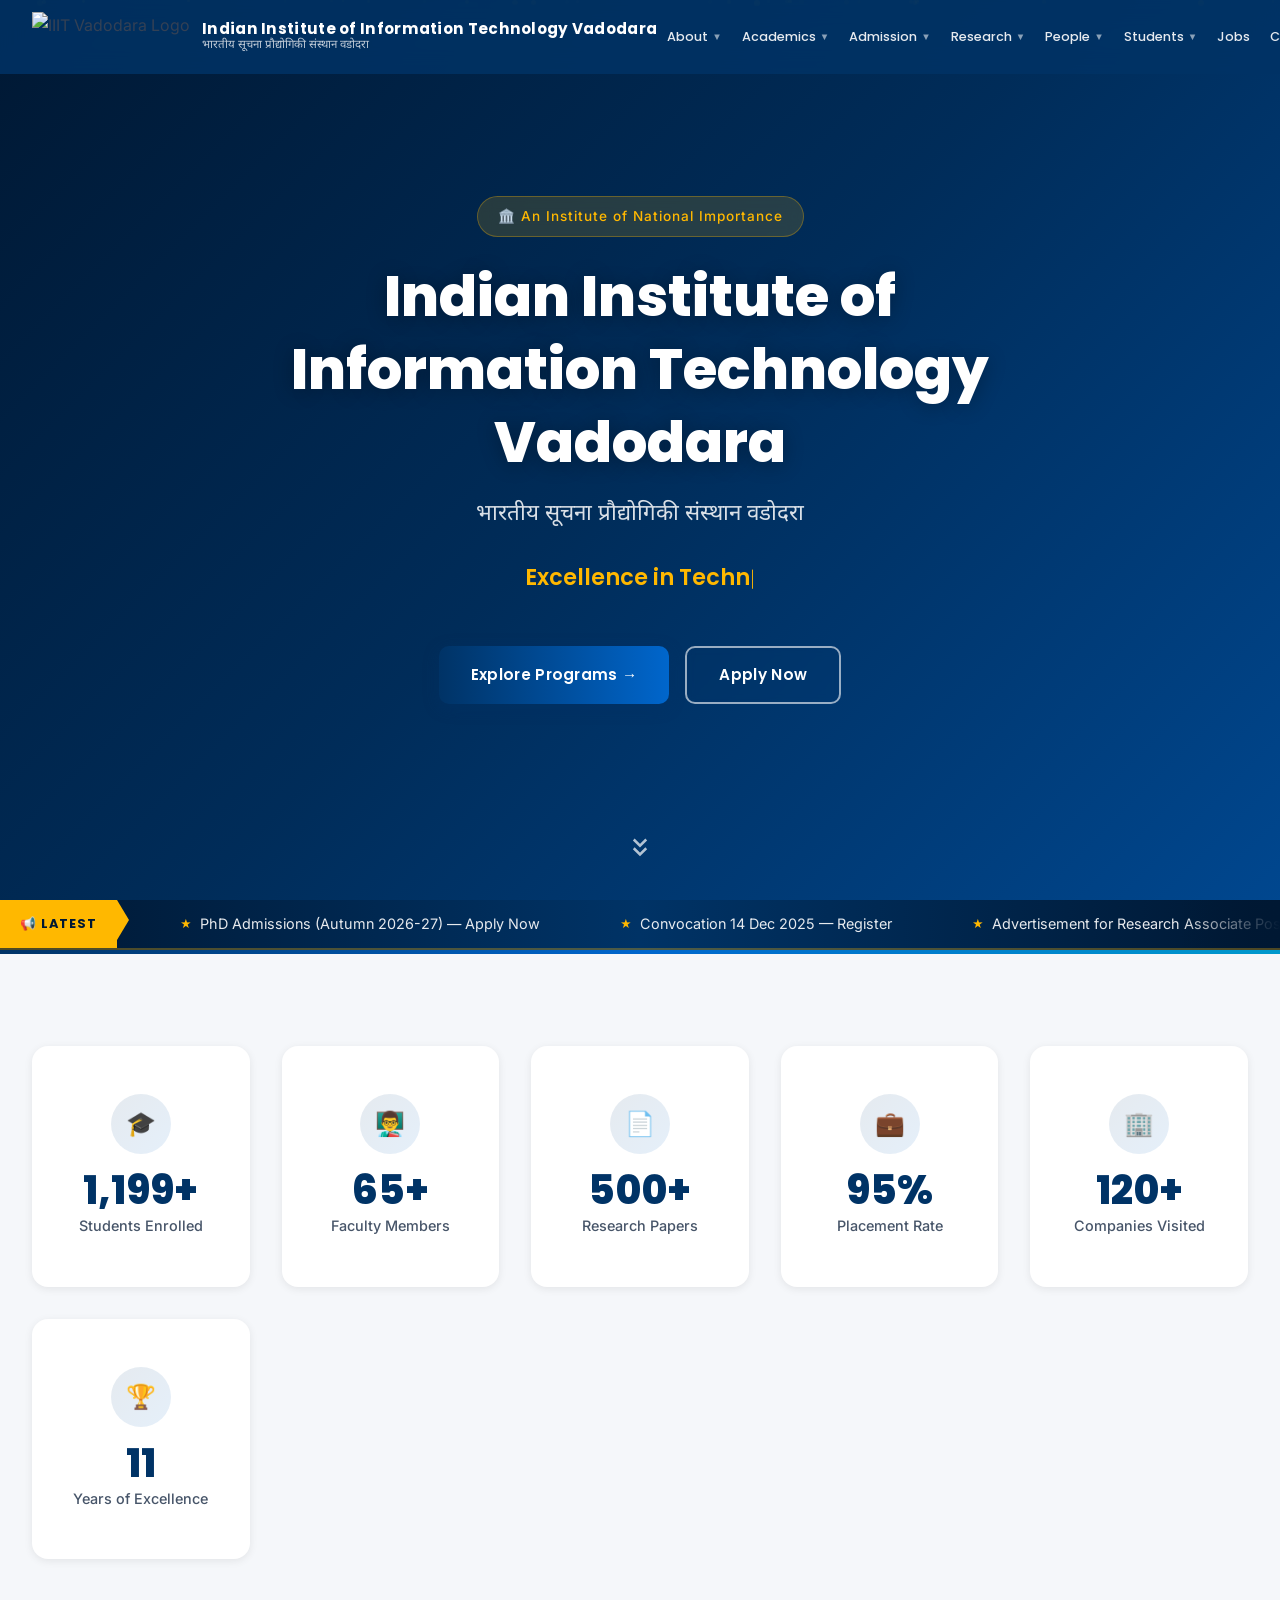
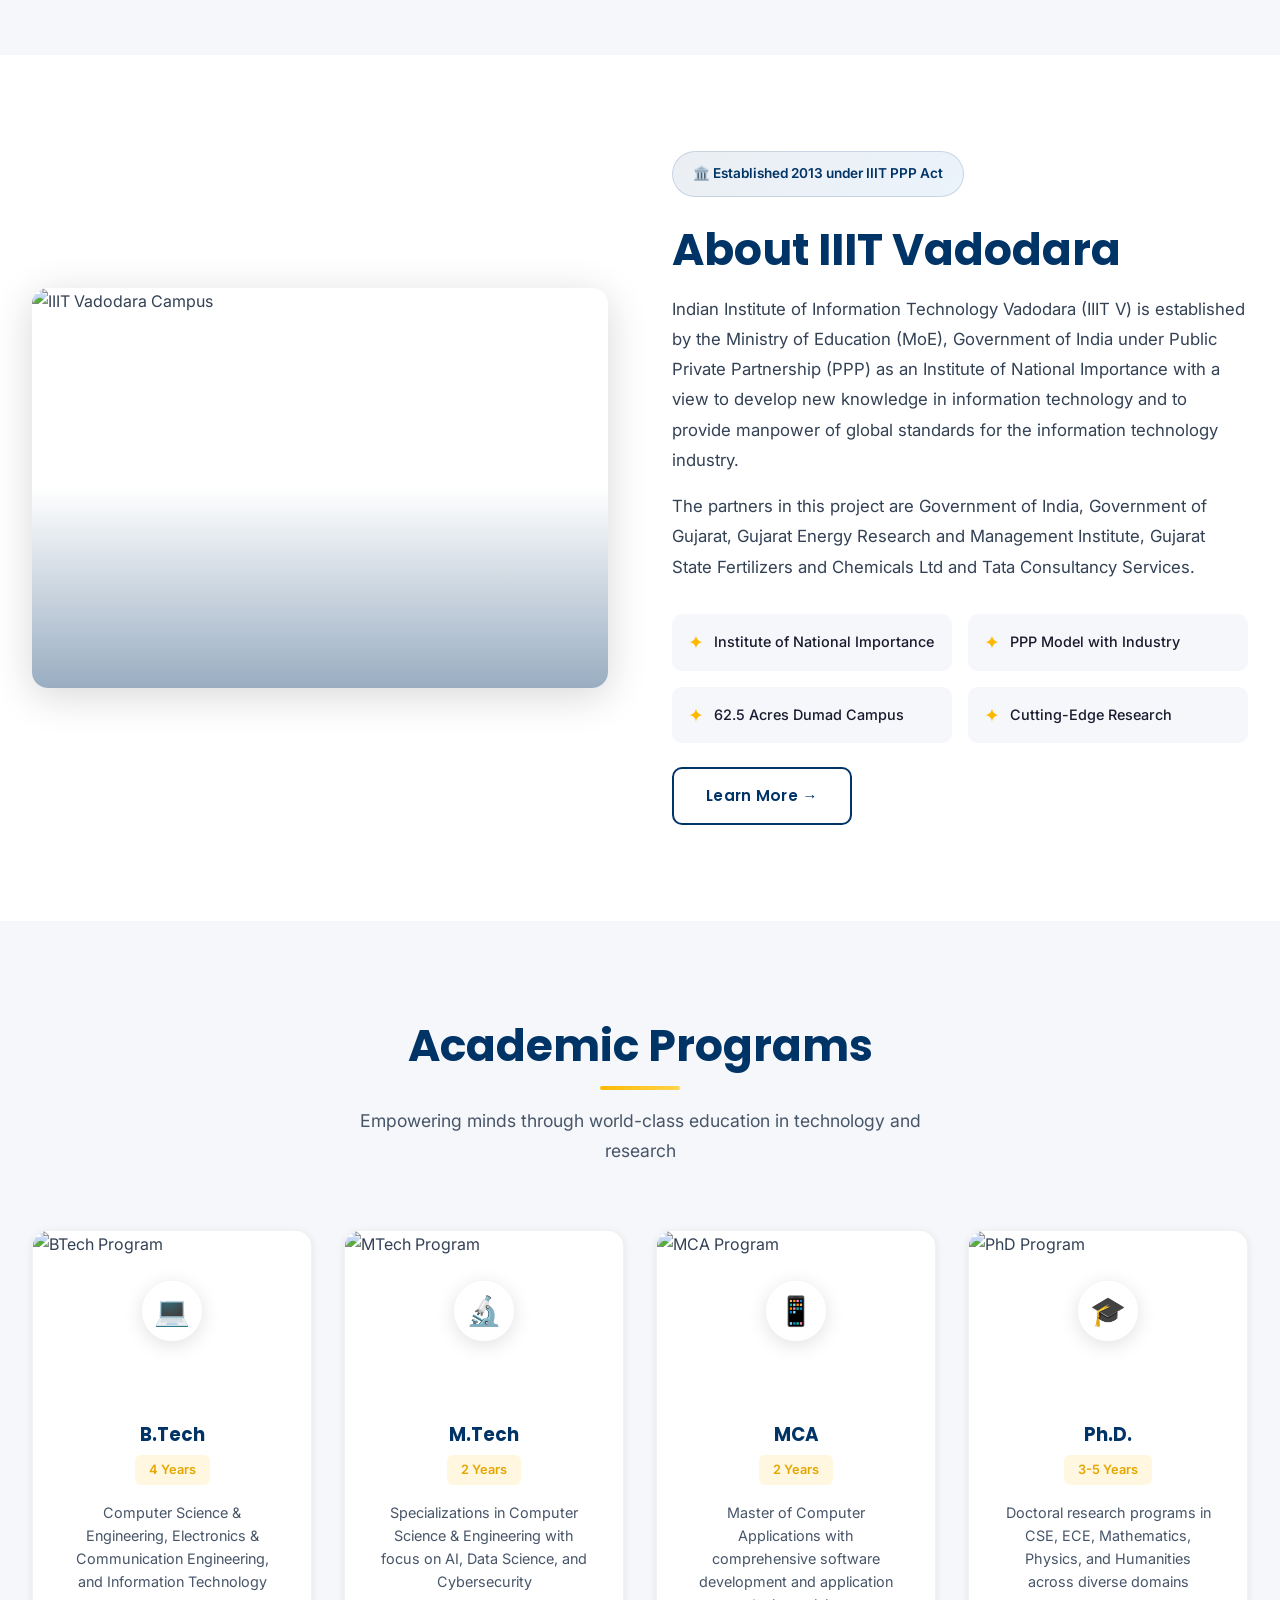
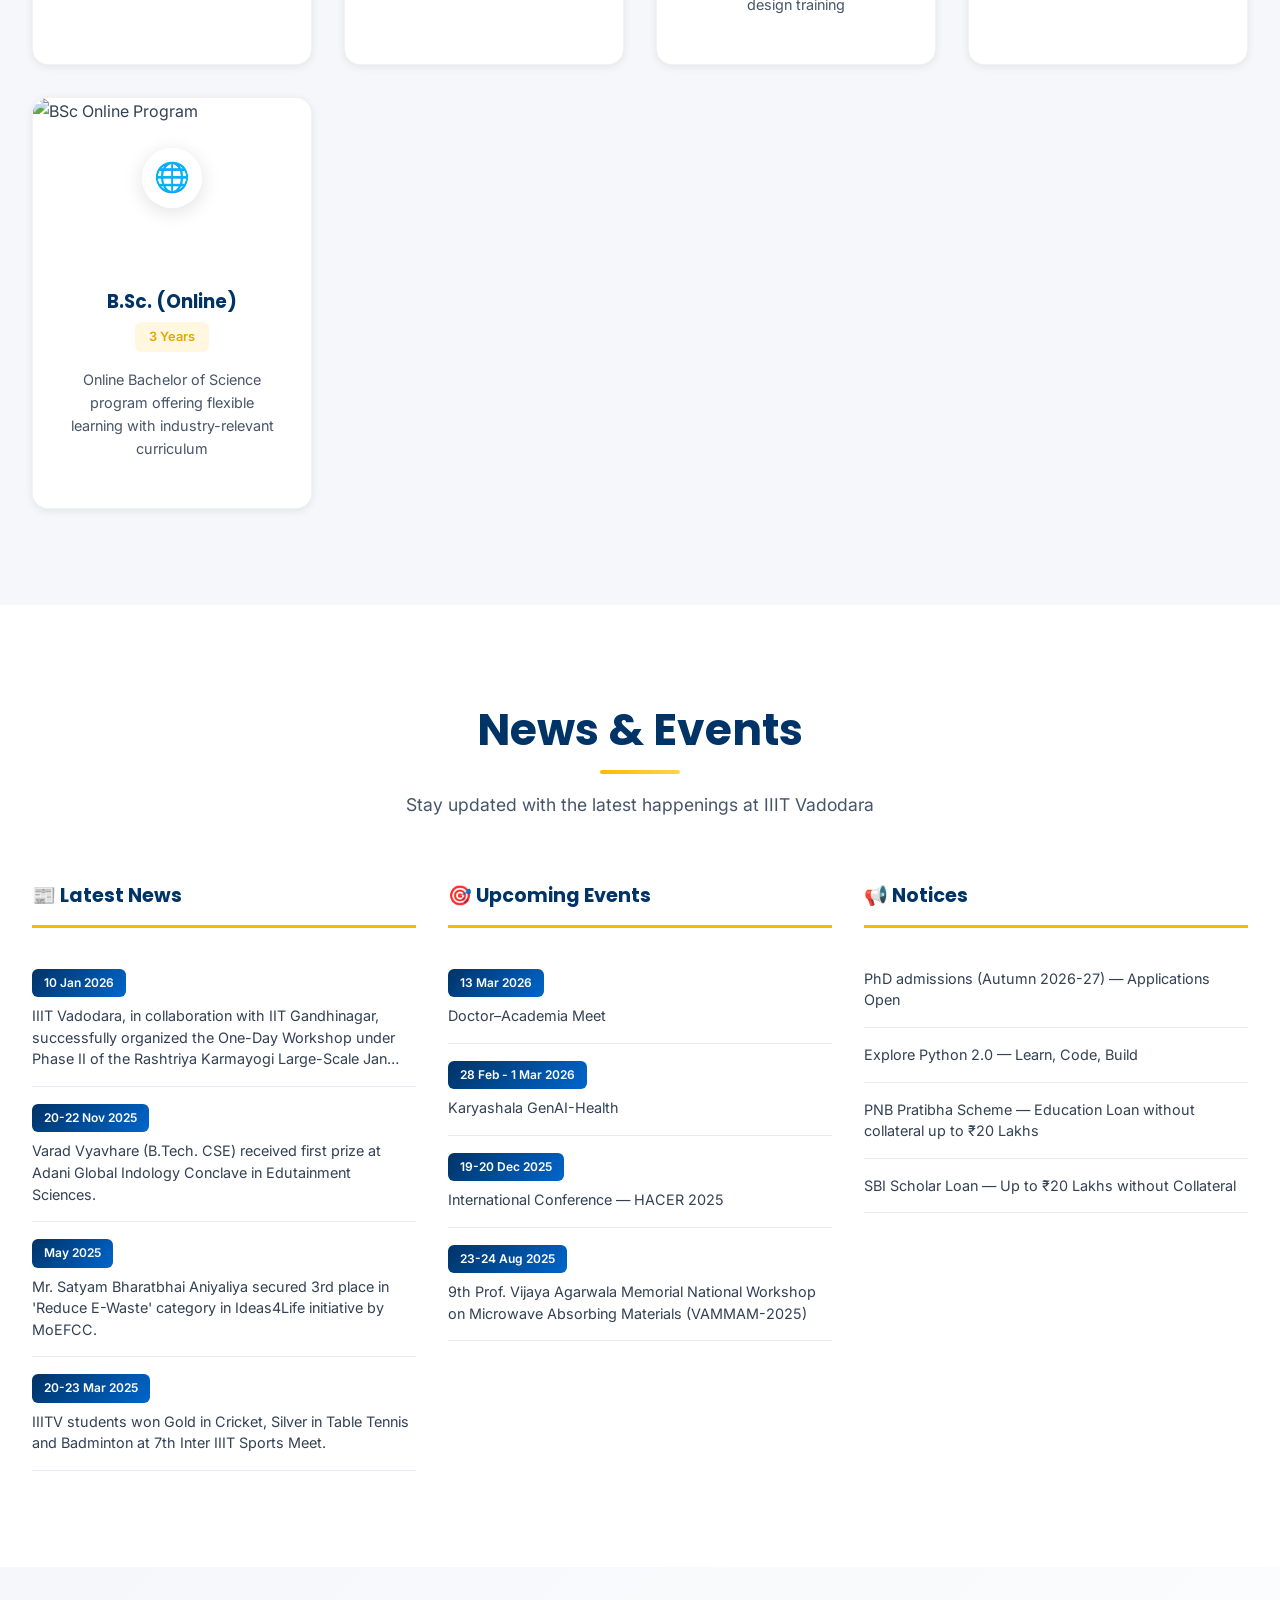
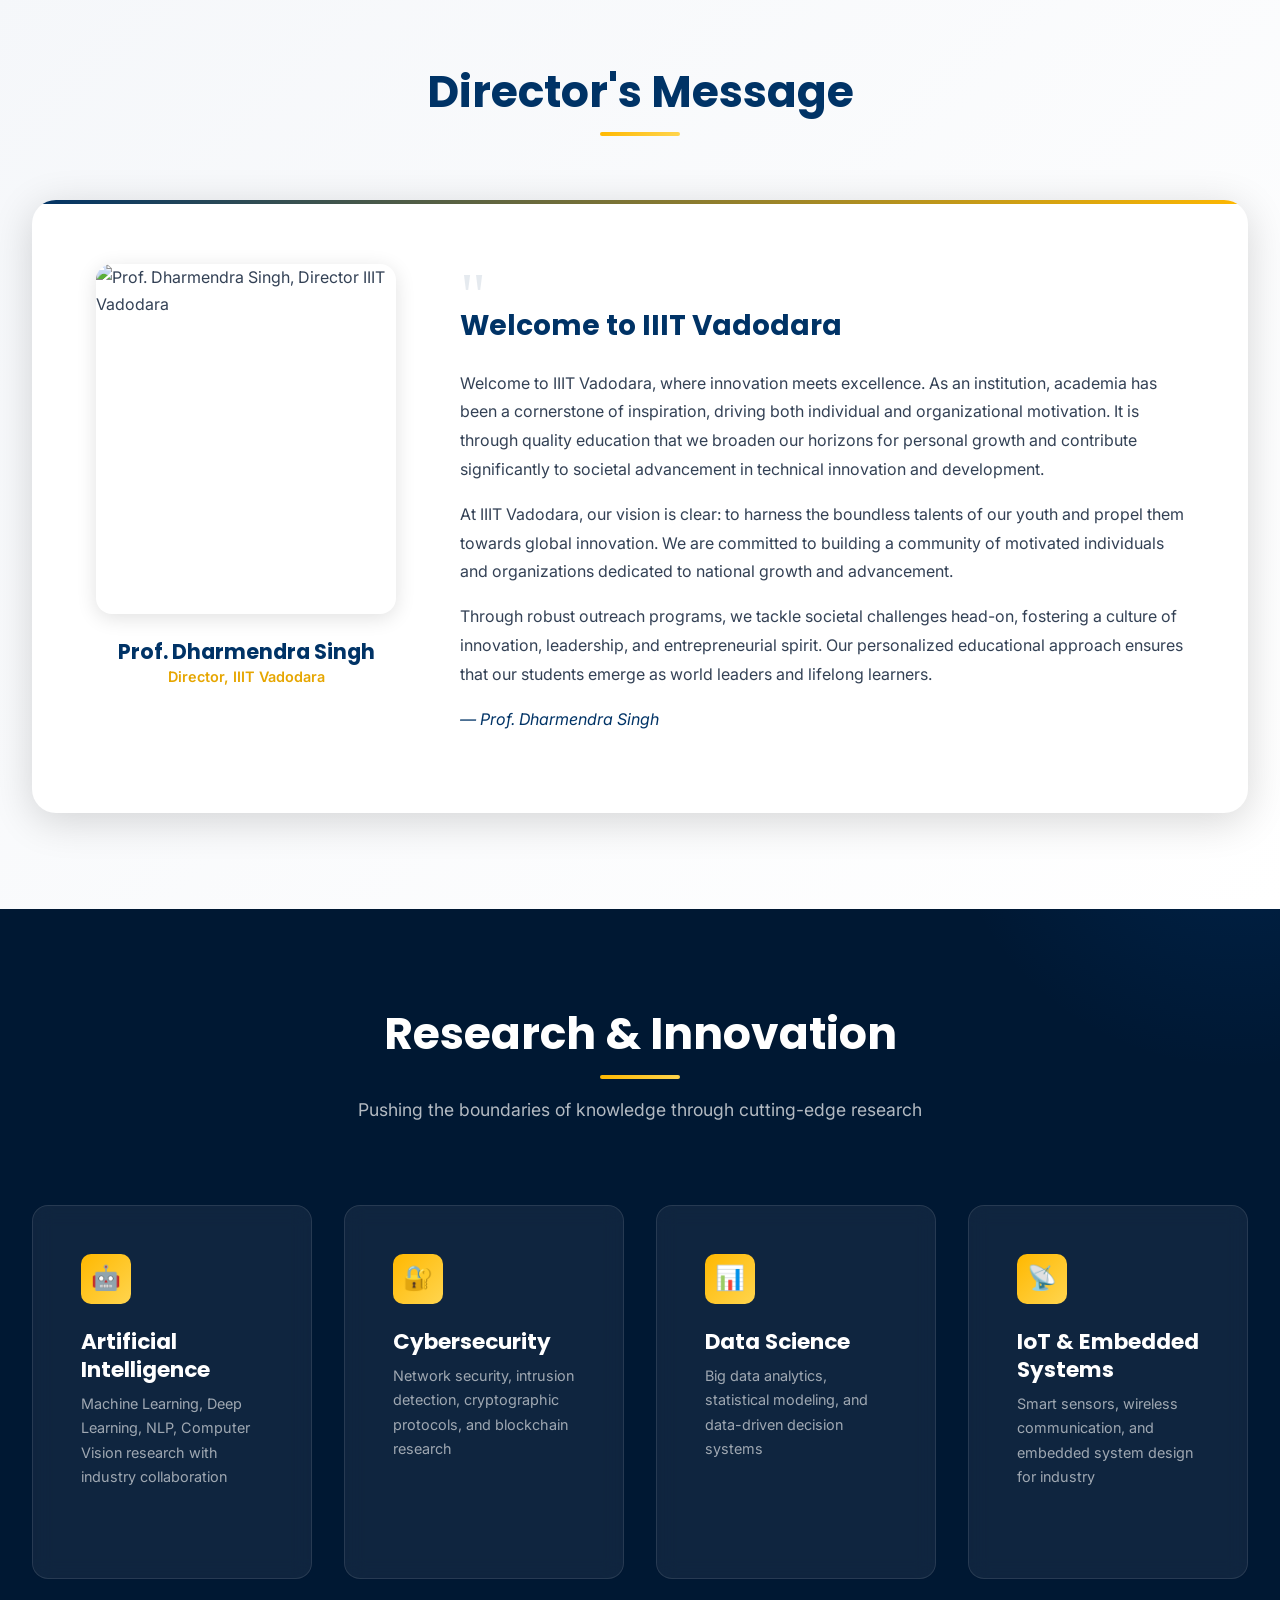
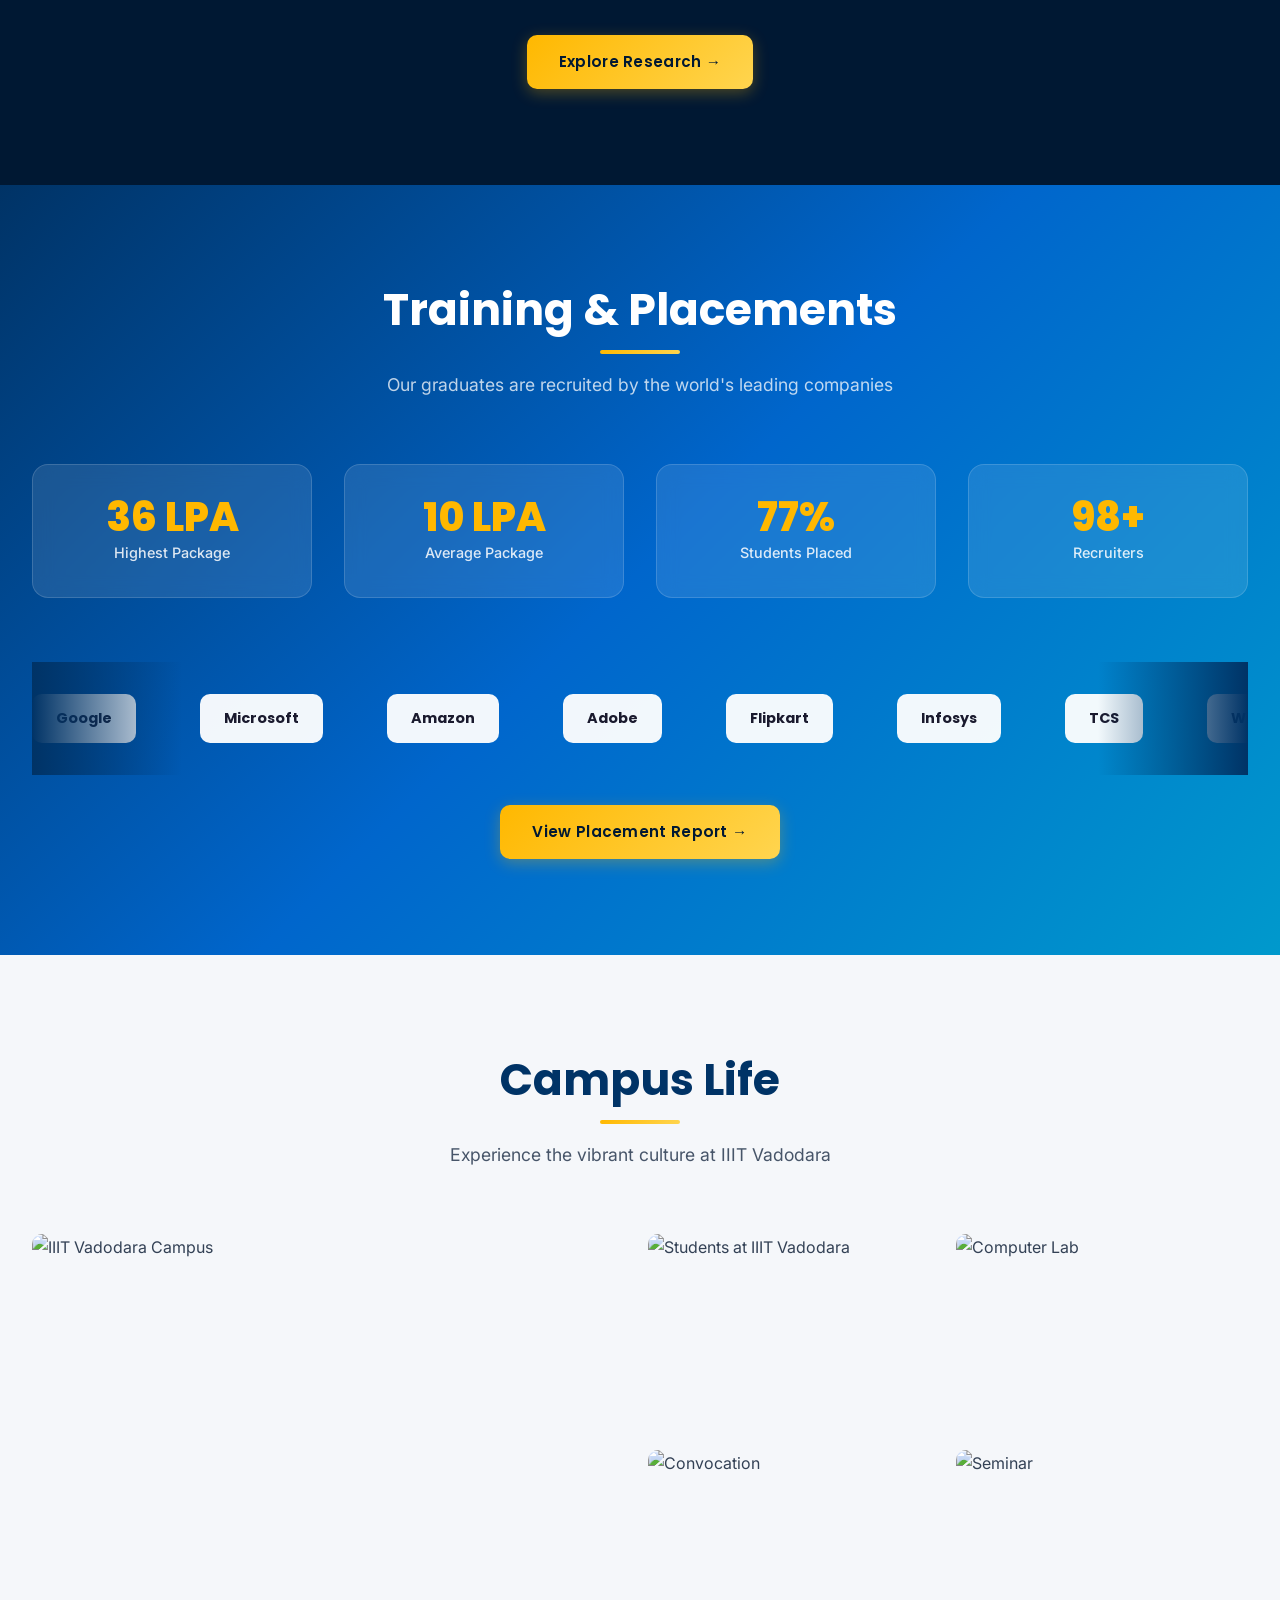
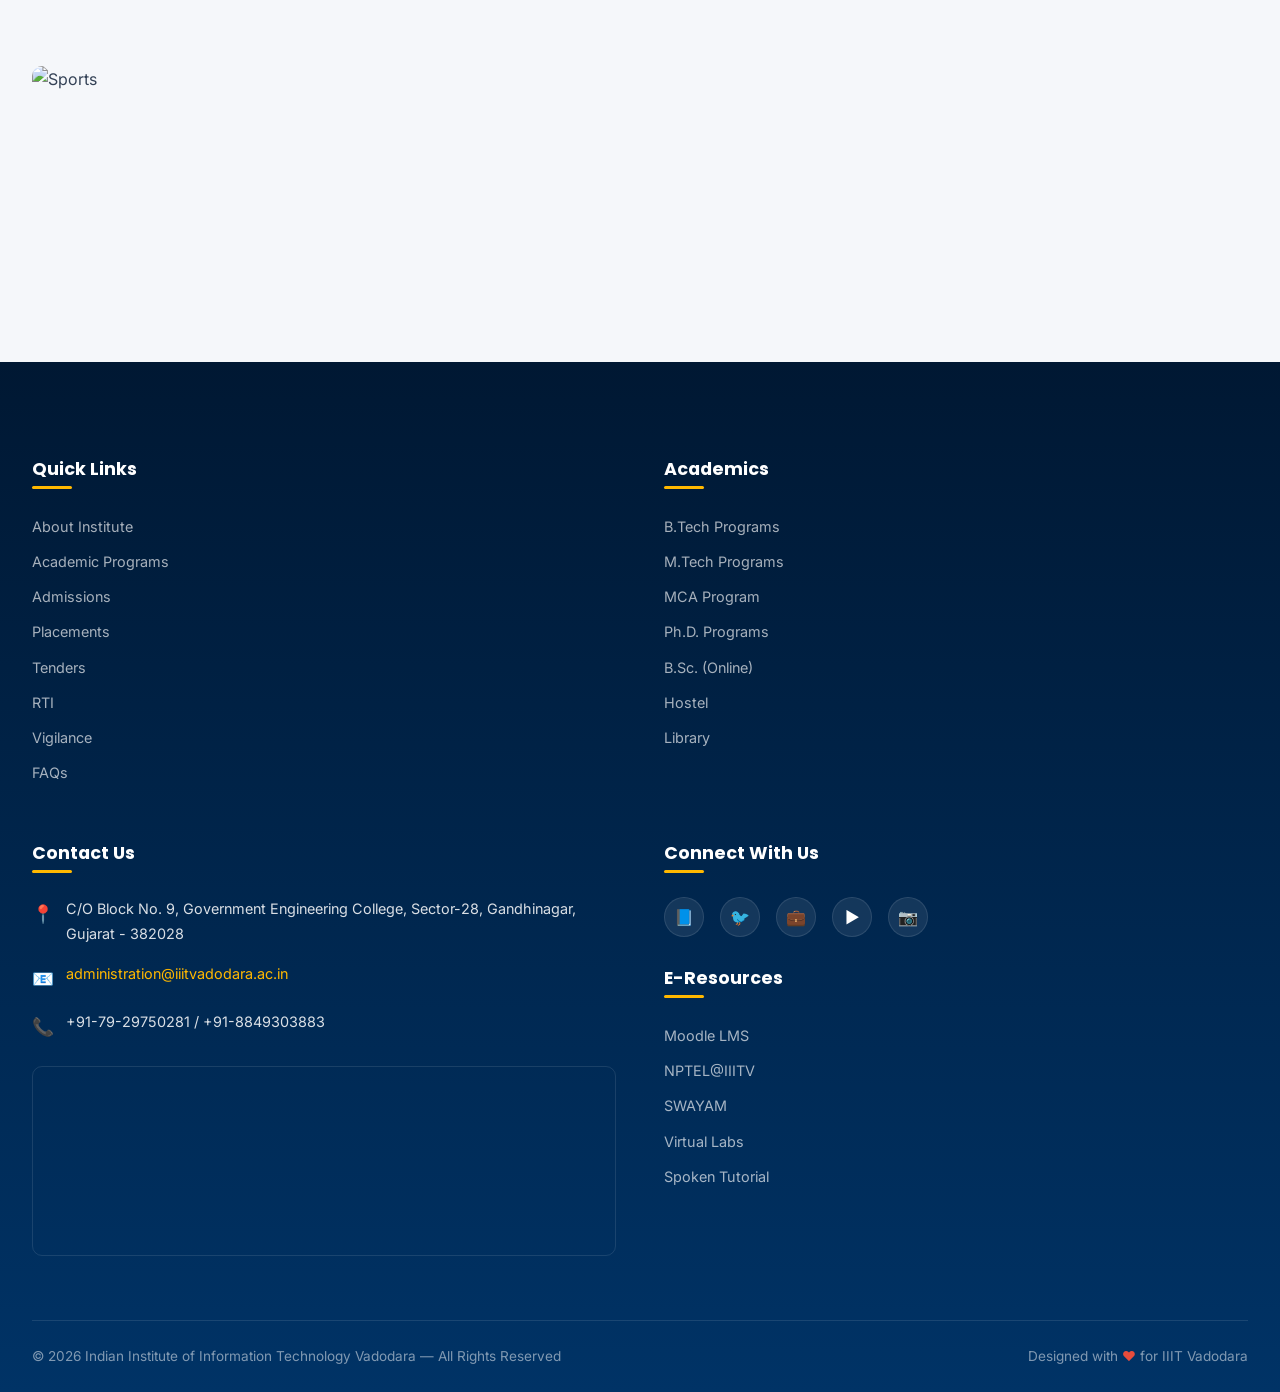
==== index.html @ f2a33305 "feat: initialize IIIT Vadodara website project with core pages, styling, and interactive components" ====
<!DOCTYPE html>
<html lang="en">
<head>
    <meta charset="UTF-8">
    <meta name="viewport" content="width=device-width, initial-scale=1.0">
    <title>IIIT Vadodara — Indian Institute of Information Technology Vadodara</title>
    <meta name="description" content="Indian Institute of Information Technology Vadodara (IIIT V) — An Institute of National Importance established by the Ministry of Education, Government of India under PPP model. Offering BTech, MTech, MCA, PhD programs.">
    <meta property="og:title" content="IIIT Vadodara — Indian Institute of Information Technology Vadodara">
    <meta property="og:description" content="An Institute of National Importance offering excellence in technology, innovation, and research.">
    <meta property="og:image" content="https://iiitvadodara.ac.in/assets/images/IIIT_VADODARA_LOGO.png">
    <meta property="og:type" content="website">
    <link rel="icon" type="image/png" href="https://iiitvadodara.ac.in/assets/images/IIIT_VADODARA_LOGO.png">
    <link rel="stylesheet" href="css/style.css">
    <link rel="stylesheet" href="css/navbar.css">
    <link rel="stylesheet" href="css/animations.css">
    <link rel="stylesheet" href="css/responsive.css">
</head>
<body>
    <!-- Page Loader -->
    <div class="page-loader" id="page-loader">
        <div class="loader-content">
            <div class="loader-spinner">
                <img src="https://iiitvadodara.ac.in/assets/images/IIIT_VADODARA_LOGO.png" alt="IIIT Vadodara Logo" class="loader-logo">
            </div>
            <p class="loader-text">Loading IIIT Vadodara</p>
        </div>
    </div>

    <!-- Mobile Overlay -->
    <div class="mobile-overlay" id="mobile-overlay"></div>

    <!-- Navbar -->
    <nav class="navbar at-top" id="navbar" role="navigation" aria-label="Main Navigation">
        <div class="nav-container">
            <a href="index.html" class="nav-logo" aria-label="IIIT Vadodara Home">
                <img src="https://iiitvadodara.ac.in/assets/images/IIIT_VADODARA_LOGO.png" alt="IIIT Vadodara Logo" loading="lazy">
                <div class="nav-logo-text">
                    <span class="eng">Indian Institute of Information Technology Vadodara</span>
                    <span class="hindi hindi-text">भारतीय सूचना प्रौद्योगिकी संस्‍थान वडोदरा</span>
                </div>
            </a>

            <div class="nav-toggle" id="nav-toggle" aria-label="Toggle Menu">
                <span></span><span></span><span></span>
            </div>

            <ul class="nav-menu" id="nav-menu">
                <li class="nav-item">
                    <a href="#" class="nav-link">About <span class="arrow">▼</span></a>
                    <ul class="dropdown">
                        <li class="dropdown-item"><a href="about.html" class="dropdown-link">Institute</a></li>
                        <li class="dropdown-item"><a href="about.html#vision" class="dropdown-link">Vision &amp; Mission</a></li>
                        <li class="dropdown-item"><a href="about.html#director" class="dropdown-link">Director</a></li>
                        <li class="dropdown-item"><a href="https://iiitvadodara.ac.in/industry_partners.php" class="dropdown-link" target="_blank" rel="noopener">PPP Partners</a></li>
                        <li class="dropdown-divider"></li>
                        <li class="dropdown-item"><a href="https://iiitvadodara.ac.in/bog.php" class="dropdown-link" target="_blank" rel="noopener">Board of Governors</a></li>
                        <li class="dropdown-item"><a href="https://iiitvadodara.ac.in/senate.php" class="dropdown-link" target="_blank" rel="noopener">Senate</a></li>
                        <li class="dropdown-item"><a href="https://iiitvadodara.ac.in/annual_reports.php" class="dropdown-link" target="_blank" rel="noopener">Annual Reports</a></li>
                        <li class="dropdown-item"><a href="https://iiitvadodara.ac.in/faqs.php" class="dropdown-link" target="_blank" rel="noopener">FAQ</a></li>
                    </ul>
                </li>
                <li class="nav-item">
                    <a href="#" class="nav-link">Academics <span class="arrow">▼</span></a>
                    <ul class="dropdown">
                        <li class="dropdown-item"><a href="academics.html" class="dropdown-link">BTech (Under Graduate)</a></li>
                        <li class="dropdown-item"><a href="academics.html#mtech" class="dropdown-link">MTech (Post Graduate)</a></li>
                        <li class="dropdown-item"><a href="academics.html#mca" class="dropdown-link">MCA</a></li>
                        <li class="dropdown-item"><a href="academics.html#phd" class="dropdown-link">PhD (Doctoral)</a></li>
                        <li class="dropdown-item"><a href="academics.html#bsc" class="dropdown-link">BSc (Online)</a></li>
                        <li class="dropdown-divider"></li>
                        <li class="dropdown-item"><a href="https://iiitvadodara.ac.in/act_statutes_ordinance.php" class="dropdown-link" target="_blank" rel="noopener">Academic Ordinances</a></li>
                    </ul>
                </li>
                <li class="nav-item">
                    <a href="#" class="nav-link">Admission <span class="arrow">▼</span></a>
                    <ul class="dropdown">
                        <li class="dropdown-item"><a href="admission.html" class="dropdown-link">BTech (JoSSA / CSAB)</a></li>
                        <li class="dropdown-item"><a href="https://iiitvadodara.ac.in/btechdasa.php" class="dropdown-link" target="_blank" rel="noopener">BTech (DASA)</a></li>
                        <li class="dropdown-item"><a href="https://iiitvadodara.ac.in/mtech_admissions.php" class="dropdown-link" target="_blank" rel="noopener">MTech</a></li>
                        <li class="dropdown-item"><a href="https://iiitvadodara.ac.in/mca_admissions.php" class="dropdown-link" target="_blank" rel="noopener">MCA</a></li>
                        <li class="dropdown-item"><a href="https://iiitvadodara.ac.in/phd_admissions.php" class="dropdown-link" target="_blank" rel="noopener">PhD</a></li>
                        <li class="dropdown-item"><a href="https://iiitvadodara.ac.in/bsc_admissions.php" class="dropdown-link" target="_blank" rel="noopener">BSc (Online)</a></li>
                    </ul>
                </li>
                <li class="nav-item">
                    <a href="#" class="nav-link">Research <span class="arrow">▼</span></a>
                    <ul class="dropdown">
                        <li class="dropdown-item"><a href="research.html" class="dropdown-link">Publications</a></li>
                        <li class="dropdown-item"><a href="https://researchpublication.iiitvadodara.ac.in/" class="dropdown-link" target="_blank" rel="noopener">Research Highlights</a></li>
                        <li class="dropdown-item"><a href="https://iiitvadodara.ac.in/sponsored_projects.php" class="dropdown-link" target="_blank" rel="noopener">Sponsored Projects</a></li>
                        <li class="dropdown-item"><a href="https://iiitvadodara.ac.in/Seminar.php" class="dropdown-link" target="_blank" rel="noopener">Seminars</a></li>
                    </ul>
                </li>
                <li class="nav-item">
                    <a href="#" class="nav-link">People <span class="arrow">▼</span></a>
                    <ul class="dropdown">
                        <li class="dropdown-item"><a href="people.html" class="dropdown-link">CSE Faculty</a></li>
                        <li class="dropdown-item"><a href="https://iiitvadodara.ac.in/ece.php" class="dropdown-link" target="_blank" rel="noopener">ECE Faculty</a></li>
                        <li class="dropdown-item"><a href="https://iiitvadodara.ac.in/smh1.php" class="dropdown-link" target="_blank" rel="noopener">Maths & Computing</a></li>
                        <li class="dropdown-item"><a href="https://iiitvadodara.ac.in/smh.php" class="dropdown-link" target="_blank" rel="noopener">Applied Physics</a></li>
                        <li class="dropdown-divider"></li>
                        <li class="dropdown-item"><a href="https://iiitvadodara.ac.in/officers.php" class="dropdown-link" target="_blank" rel="noopener">Officers</a></li>
                        <li class="dropdown-item"><a href="https://iiitvadodara.ac.in/administrative.php" class="dropdown-link" target="_blank" rel="noopener">Administrative Staff</a></li>
                    </ul>
                </li>
                <li class="nav-item">
                    <a href="#" class="nav-link">Students <span class="arrow">▼</span></a>
                    <ul class="dropdown">
                        <li class="dropdown-item"><a href="students.html" class="dropdown-link">Students Corner</a></li>
                        <li class="dropdown-item"><a href="placement.html" class="dropdown-link">Placements</a></li>
                        <li class="dropdown-item"><a href="https://iiitvadodara.ac.in/library.php" class="dropdown-link" target="_blank" rel="noopener">Library</a></li>
                        <li class="dropdown-item"><a href="https://iiitvadodara.ac.in/hostel.php" class="dropdown-link" target="_blank" rel="noopener">Hostel</a></li>
                        <li class="dropdown-item"><a href="https://gymkhana.iiitvadodara.ac.in/" class="dropdown-link" target="_blank" rel="noopener">Gymkhana</a></li>
                        <li class="dropdown-item"><a href="https://iiitvadodara.ac.in/alumni.php" class="dropdown-link" target="_blank" rel="noopener">Alumni</a></li>
                    </ul>
                </li>
                <li class="nav-item">
                    <a href="jobs.html" class="nav-link">Jobs</a>
                </li>
                <li class="nav-item">
                    <a href="contact.html" class="nav-link">Contact</a>
                </li>
            </ul>
        </div>
    </nav>

    <main>
        <!-- ===== HERO SECTION ===== -->
        <section class="hero" id="hero">
            <div class="hero-slider">
                <div class="hero-slide active" style="background-image: url('https://images.unsplash.com/photo-1562774053-701939374585?w=1920&q=80')"></div>
                <div class="hero-slide" style="background-image: url('https://images.unsplash.com/photo-1523050854058-8df90110c9f1?w=1920&q=80')"></div>
                <div class="hero-slide" style="background-image: url('https://images.unsplash.com/photo-1517694712202-14dd9538aa97?w=1920&q=80')"></div>
                <div class="hero-slide" style="background-image: url('https://images.unsplash.com/photo-1540575467063-178a50c2df87?w=1920&q=80')"></div>
            </div>
            <div class="hero-overlay"></div>
            <div class="hero-particles" id="hero-particles"></div>

            <div class="hero-content">
                <div class="hero-badge reveal">🏛️ An Institute of National Importance</div>
                <h1 class="reveal">Indian Institute of Information Technology Vadodara</h1>
                <p class="hindi-subtitle reveal hindi-text">भारतीय सूचना प्रौद्योगिकी संस्‍थान वडोदरा</p>
                <div class="typed-wrapper reveal">
                    <span class="typed-text"></span><span class="typed-cursor">|</span>
                </div>
                <div class="hero-buttons reveal">
                    <a href="academics.html" class="btn btn-primary">Explore Programs →</a>
                    <a href="admission.html" class="btn btn-ghost">Apply Now</a>
                </div>
            </div>

            <a href="#ticker" class="scroll-indicator" aria-label="Scroll down">
                <svg viewBox="0 0 24 24" fill="none" stroke="currentColor" stroke-width="2"><path d="M7 13l5 5 5-5M7 6l5 5 5-5"/></svg>
            </a>
        </section>

        <!-- ===== ANNOUNCEMENT TICKER ===== -->
        <section class="ticker" id="ticker">
            <div class="ticker-label">📢 LATEST</div>
            <div class="ticker-content">
                <div class="ticker-item"><a href="https://iiitvadodara.ac.in/phd_admissions.php" target="_blank" rel="noopener">PhD Admissions (Autumn 2026-27) — Apply Now</a></div>
                <div class="ticker-item"><a href="https://convocation.iiitvadodara.ac.in/" target="_blank" rel="noopener">Convocation 14 Dec 2025 — Register</a></div>
                <div class="ticker-item"><a href="https://iiitvadodara.ac.in/announcements.php" target="_blank" rel="noopener">Advertisement for Research Associate Position: Multisensor Data based Automated Crop Stress Management</a></div>
                <div class="ticker-item"><a href="https://iiitvadodara.ac.in/announcements.php" target="_blank" rel="noopener">Selection for the post of Assistant Registrar</a></div>
                <div class="ticker-item"><a href="https://qippg.aicte.gov.in/" target="_blank" rel="noopener">QIP PG Registration Open — AI & Cybersecurity</a></div>
                <div class="ticker-item"><a href="https://iiitvadodara.ac.in/eoi.php" target="_blank" rel="noopener">Expression of Interest (IIITV - ICD) Open</a></div>
                <!-- Duplicate for seamless scroll -->
                <div class="ticker-item"><a href="https://iiitvadodara.ac.in/phd_admissions.php" target="_blank" rel="noopener">PhD Admissions (Autumn 2026-27) — Apply Now</a></div>
                <div class="ticker-item"><a href="https://convocation.iiitvadodara.ac.in/" target="_blank" rel="noopener">Convocation 14 Dec 2025 — Register</a></div>
                <div class="ticker-item"><a href="https://iiitvadodara.ac.in/announcements.php" target="_blank" rel="noopener">Advertisement for Research Associate Position: Multisensor Data based Automated Crop Stress Management</a></div>
                <div class="ticker-item"><a href="https://iiitvadodara.ac.in/announcements.php" target="_blank" rel="noopener">Selection for the post of Assistant Registrar</a></div>
                <div class="ticker-item"><a href="https://qippg.aicte.gov.in/" target="_blank" rel="noopener">QIP PG Registration Open — AI & Cybersecurity</a></div>
                <div class="ticker-item"><a href="https://iiitvadodara.ac.in/eoi.php" target="_blank" rel="noopener">Expression of Interest (IIITV - ICD) Open</a></div>
            </div>
        </section>

        <!-- ===== STATS SECTION ===== -->
        <section class="section stats-section" id="stats">
            <div class="container">
                <div class="stats-grid">
                    <div class="stat-card reveal">
                        <div class="stat-icon">🎓</div>
                        <div class="stat-number" data-target="1200" data-suffix="+">0</div>
                        <div class="stat-label">Students Enrolled</div>
                    </div>
                    <div class="stat-card reveal">
                        <div class="stat-icon">👨‍🏫</div>
                        <div class="stat-number" data-target="65" data-suffix="+">0</div>
                        <div class="stat-label">Faculty Members</div>
                    </div>
                    <div class="stat-card reveal">
                        <div class="stat-icon">📄</div>
                        <div class="stat-number" data-target="500" data-suffix="+">0</div>
                        <div class="stat-label">Research Papers</div>
                    </div>
                    <div class="stat-card reveal">
                        <div class="stat-icon">💼</div>
                        <div class="stat-number" data-target="95" data-suffix="%">0</div>
                        <div class="stat-label">Placement Rate</div>
                    </div>
                    <div class="stat-card reveal">
                        <div class="stat-icon">🏢</div>
                        <div class="stat-number" data-target="120" data-suffix="+">0</div>
                        <div class="stat-label">Companies Visited</div>
                    </div>
                    <div class="stat-card reveal">
                        <div class="stat-icon">🏆</div>
                        <div class="stat-number" data-target="11" data-suffix="">0</div>
                        <div class="stat-label">Years of Excellence</div>
                    </div>
                </div>
            </div>
        </section>

        <!-- ===== ABOUT SECTION ===== -->
        <section class="section about-section" id="about">
            <div class="container">
                <div class="about-grid">
                    <div class="about-image-wrapper reveal-left">
                        <img src="https://images.unsplash.com/photo-1562774053-701939374585?w=800&q=80" alt="IIIT Vadodara Campus" loading="lazy">
                    </div>
                    <div class="about-content reveal-right">
                        <div class="established-badge">🏛️ Established 2013 under IIIT PPP Act</div>
                        <h2>About IIIT Vadodara</h2>
                        <p>Indian Institute of Information Technology Vadodara (IIIT V) is established by the Ministry of Education (MoE), Government of India under Public Private Partnership (PPP) as an Institute of National Importance with a view to develop new knowledge in information technology and to provide manpower of global standards for the information technology industry.</p>
                        <p>The partners in this project are Government of India, Government of Gujarat, Gujarat Energy Research and Management Institute, Gujarat State Fertilizers and Chemicals Ltd and Tata Consultancy Services.</p>

                        <div class="about-features">
                            <div class="about-feature">
                                <span class="about-feature-icon">✦</span>
                                <span>Institute of National Importance</span>
                            </div>
                            <div class="about-feature">
                                <span class="about-feature-icon">✦</span>
                                <span>PPP Model with Industry</span>
                            </div>
                            <div class="about-feature">
                                <span class="about-feature-icon">✦</span>
                                <span>62.5 Acres Dumad Campus</span>
                            </div>
                            <div class="about-feature">
                                <span class="about-feature-icon">✦</span>
                                <span>Cutting-Edge Research</span>
                            </div>
                        </div>

                        <a href="about.html" class="btn btn-outline" style="margin-top: 24px;">Learn More →</a>
                    </div>
                </div>
            </div>
        </section>

        <!-- ===== PROGRAMS SECTION ===== -->
        <section class="section programs-section" id="programs">
            <div class="container">
                <div class="section-header">
                    <h2 class="reveal">Academic Programs</h2>
                    <p class="reveal">Empowering minds through world-class education in technology and research</p>
                </div>
                <div class="programs-grid">
                    <div class="program-card reveal">
                        <div class="program-card-header">
                            <img src="https://images.unsplash.com/photo-1517694712202-14dd9538aa97?w=500&q=80" alt="BTech Program" loading="lazy">
                            <div class="program-card-icon">💻</div>
                        </div>
                        <div class="program-card-body">
                            <h3>B.Tech</h3>
                            <span class="program-duration">4 Years</span>
                            <p>Computer Science & Engineering, Electronics & Communication Engineering, and Information Technology</p>
                        </div>
                    </div>
                    <div class="program-card reveal">
                        <div class="program-card-header">
                            <img src="https://images.unsplash.com/photo-1531482615713-2afd69097998?w=500&q=80" alt="MTech Program" loading="lazy">
                            <div class="program-card-icon">🔬</div>
                        </div>
                        <div class="program-card-body">
                            <h3>M.Tech</h3>
                            <span class="program-duration">2 Years</span>
                            <p>Specializations in Computer Science & Engineering with focus on AI, Data Science, and Cybersecurity</p>
                        </div>
                    </div>
                    <div class="program-card reveal">
                        <div class="program-card-header">
                            <img src="https://images.unsplash.com/photo-1504639725590-34d0984388bd?w=500&q=80" alt="MCA Program" loading="lazy">
                            <div class="program-card-icon">📱</div>
                        </div>
                        <div class="program-card-body">
                            <h3>MCA</h3>
                            <span class="program-duration">2 Years</span>
                            <p>Master of Computer Applications with comprehensive software development and application design training</p>
                        </div>
                    </div>
                    <div class="program-card reveal">
                        <div class="program-card-header">
                            <img src="https://images.unsplash.com/photo-1532094349884-543bc11b234d?w=500&q=80" alt="PhD Program" loading="lazy">
                            <div class="program-card-icon">🎓</div>
                        </div>
                        <div class="program-card-body">
                            <h3>Ph.D.</h3>
                            <span class="program-duration">3-5 Years</span>
                            <p>Doctoral research programs in CSE, ECE, Mathematics, Physics, and Humanities across diverse domains</p>
                        </div>
                    </div>
                    <div class="program-card reveal">
                        <div class="program-card-header">
                            <img src="https://images.unsplash.com/photo-1516321318423-f06f85e504b3?w=500&q=80" alt="BSc Online Program" loading="lazy">
                            <div class="program-card-icon">🌐</div>
                        </div>
                        <div class="program-card-body">
                            <h3>B.Sc. (Online)</h3>
                            <span class="program-duration">3 Years</span>
                            <p>Online Bachelor of Science program offering flexible learning with industry-relevant curriculum</p>
                        </div>
                    </div>
                </div>
            </div>
        </section>

        <!-- ===== NEWS & EVENTS ===== -->
        <section class="section news-section" id="news">
            <div class="container">
                <div class="section-header">
                    <h2 class="reveal">News & Events</h2>
                    <p class="reveal">Stay updated with the latest happenings at IIIT Vadodara</p>
                </div>
                <div class="news-grid">
                    <div class="news-column reveal">
                        <h3>📰 Latest News</h3>
                        <div class="news-item">
                            <div class="news-date">10 Jan 2026</div>
                            <a href="https://iiitvadodara.ac.in/news.php" target="_blank" rel="noopener">IIIT Vadodara, in collaboration with IIT Gandhinagar, successfully organized the One-Day Workshop under Phase II of the Rashtriya Karmayogi Large-Scale Jan Seva Program.</a>
                        </div>
                        <div class="news-item">
                            <div class="news-date">20-22 Nov 2025</div>
                            <a href="https://iiitvadodara.ac.in/news.php" target="_blank" rel="noopener">Varad Vyavhare (B.Tech. CSE) received first prize at Adani Global Indology Conclave in Edutainment Sciences.</a>
                        </div>
                        <div class="news-item">
                            <div class="news-date">May 2025</div>
                            <a href="https://iiitvadodara.ac.in/news.php" target="_blank" rel="noopener">Mr. Satyam Bharatbhai Aniyaliya secured 3rd place in 'Reduce E-Waste' category in Ideas4Life initiative by MoEFCC.</a>
                        </div>
                        <div class="news-item">
                            <div class="news-date">20-23 Mar 2025</div>
                            <a href="https://iiitvadodara.ac.in/news.php" target="_blank" rel="noopener">IIITV students won Gold in Cricket, Silver in Table Tennis and Badminton at 7th Inter IIIT Sports Meet.</a>
                        </div>
                    </div>
                    <div class="news-column reveal">
                        <h3>🎯 Upcoming Events</h3>
                        <div class="news-item">
                            <div class="news-date">13 Mar 2026</div>
                            <a href="https://iiitvadodara.ac.in/events.php" target="_blank" rel="noopener">Doctor–Academia Meet</a>
                        </div>
                        <div class="news-item">
                            <div class="news-date">28 Feb - 1 Mar 2026</div>
                            <a href="https://iiitvadodara.ac.in/events.php" target="_blank" rel="noopener">Karyashala GenAI-Health</a>
                        </div>
                        <div class="news-item">
                            <div class="news-date">19-20 Dec 2025</div>
                            <a href="https://iiitvadodara.ac.in/events.php" target="_blank" rel="noopener">International Conference — HACER 2025</a>
                        </div>
                        <div class="news-item">
                            <div class="news-date">23-24 Aug 2025</div>
                            <a href="https://iiitvadodara.ac.in/events.php" target="_blank" rel="noopener">9th Prof. Vijaya Agarwala Memorial National Workshop on Microwave Absorbing Materials (VAMMAM-2025)</a>
                        </div>
                    </div>
                    <div class="news-column reveal">
                        <h3>📢 Notices</h3>
                        <div class="news-item">
                            <a href="https://iiitvadodara.ac.in/phd_admissions.php" target="_blank" rel="noopener">PhD admissions (Autumn 2026-27) — Applications Open</a>
                        </div>
                        <div class="news-item">
                            <a href="https://elearning.wininfosoft.com/" target="_blank" rel="noopener">Explore Python 2.0 — Learn, Code, Build</a>
                        </div>
                        <div class="news-item">
                            <a href="https://drive.google.com/file/d/1hghTnLc-ZQQexOBcxOMphjDjw7izKSzz/view" target="_blank" rel="noopener">PNB Pratibha Scheme — Education Loan without collateral up to ₹20 Lakhs</a>
                        </div>
                        <div class="news-item">
                            <a href="https://drive.google.com/file/d/1-UNuXaFKa7L6ZPVmvahBJverNVfe-rYK/view" target="_blank" rel="noopener">SBI Scholar Loan — Up to ₹20 Lakhs without Collateral</a>
                        </div>
                    </div>
                </div>
            </div>
        </section>

        <!-- ===== DIRECTOR'S MESSAGE ===== -->
        <section class="section director-section" id="director">
            <div class="container">
                <div class="section-header">
                    <h2 class="reveal">Director's Message</h2>
                </div>
                <div class="director-card reveal">
                    <div class="director-image">
                        <img src="https://iiitvadodara.ac.in/assets/images/director.jpg" alt="Prof. Dharmendra Singh, Director IIIT Vadodara" loading="lazy">
                        <div class="director-name">
                            <h3>Prof. Dharmendra Singh</h3>
                            <p>Director, IIIT Vadodara</p>
                        </div>
                    </div>
                    <div class="director-message">
                        <div class="quote-mark">"</div>
                        <h3>Welcome to IIIT Vadodara</h3>
                        <p>Welcome to IIIT Vadodara, where innovation meets excellence. As an institution, academia has been a cornerstone of inspiration, driving both individual and organizational motivation. It is through quality education that we broaden our horizons for personal growth and contribute significantly to societal advancement in technical innovation and development.</p>
                        <p>At IIIT Vadodara, our vision is clear: to harness the boundless talents of our youth and propel them towards global innovation. We are committed to building a community of motivated individuals and organizations dedicated to national growth and advancement.</p>
                        <p>Through robust outreach programs, we tackle societal challenges head-on, fostering a culture of innovation, leadership, and entrepreneurial spirit. Our personalized educational approach ensures that our students emerge as world leaders and lifelong learners.</p>
                        <p style="margin-top: 16px; font-style: italic; color: var(--primary);">— Prof. Dharmendra Singh</p>
                    </div>
                </div>
            </div>
        </section>

        <!-- ===== RESEARCH HIGHLIGHTS ===== -->
        <section class="section research-section" id="research">
            <div class="container">
                <div class="section-header">
                    <h2 class="reveal">Research & Innovation</h2>
                    <p class="reveal">Pushing the boundaries of knowledge through cutting-edge research</p>
                </div>
                <div class="research-scroll">
                    <div class="research-card reveal">
                        <div class="research-card-icon">🤖</div>
                        <h4>Artificial Intelligence</h4>
                        <p>Machine Learning, Deep Learning, NLP, Computer Vision research with industry collaboration</p>
                    </div>
                    <div class="research-card reveal">
                        <div class="research-card-icon">🔐</div>
                        <h4>Cybersecurity</h4>
                        <p>Network security, intrusion detection, cryptographic protocols, and blockchain research</p>
                    </div>
                    <div class="research-card reveal">
                        <div class="research-card-icon">📊</div>
                        <h4>Data Science</h4>
                        <p>Big data analytics, statistical modeling, and data-driven decision systems</p>
                    </div>
                    <div class="research-card reveal">
                        <div class="research-card-icon">📡</div>
                        <h4>IoT & Embedded Systems</h4>
                        <p>Smart sensors, wireless communication, and embedded system design for industry</p>
                    </div>
                    <div class="research-card reveal">
                        <div class="research-card-icon">🧬</div>
                        <h4>Computational Biology</h4>
                        <p>Bioinformatics, genomic analysis, drug discovery through computational methods</p>
                    </div>
                    <div class="research-card reveal">
                        <div class="research-card-icon">📐</div>
                        <h4>Applied Mathematics</h4>
                        <p>Numerical methods, optimization algorithms, and mathematical modeling for real-world problems</p>
                    </div>
                </div>
                <div style="text-align: center; margin-top: 40px;">
                    <a href="research.html" class="btn btn-secondary reveal">Explore Research →</a>
                </div>
            </div>
        </section>

        <!-- ===== PLACEMENT SECTION ===== -->
        <section class="section placement-section" id="placements">
            <div class="container">
                <div class="section-header">
                    <h2 class="reveal" style="color: var(--white);">Training & Placements</h2>
                    <p class="reveal" style="color: rgba(255,255,255,0.75);">Our graduates are recruited by the world's leading companies</p>
                </div>
                <div class="placement-stats">
                    <div class="placement-stat reveal">
                        <div class="stat-number" data-target="44" data-suffix=" LPA">0</div>
                        <div class="stat-label">Highest Package</div>
                    </div>
                    <div class="placement-stat reveal">
                        <div class="stat-number" data-target="12" data-suffix=" LPA">0</div>
                        <div class="stat-label">Average Package</div>
                    </div>
                    <div class="placement-stat reveal">
                        <div class="stat-number" data-target="95" data-suffix="%">0</div>
                        <div class="stat-label">Students Placed</div>
                    </div>
                    <div class="placement-stat reveal">
                        <div class="stat-number" data-target="120" data-suffix="+">0</div>
                        <div class="stat-label">Recruiters</div>
                    </div>
                </div>

                <div class="recruiter-marquee">
                    <div class="marquee-track">
                        <div class="recruiter-logo">Google</div>
                        <div class="recruiter-logo">Microsoft</div>
                        <div class="recruiter-logo">Amazon</div>
                        <div class="recruiter-logo">Adobe</div>
                        <div class="recruiter-logo">Flipkart</div>
                        <div class="recruiter-logo">Infosys</div>
                        <div class="recruiter-logo">TCS</div>
                        <div class="recruiter-logo">Wipro</div>
                        <div class="recruiter-logo">Goldman Sachs</div>
                        <div class="recruiter-logo">JP Morgan</div>
                        <div class="recruiter-logo">Deloitte</div>
                        <div class="recruiter-logo">Oracle</div>
                        <div class="recruiter-logo">Samsung</div>
                        <div class="recruiter-logo">Qualcomm</div>
                        <div class="recruiter-logo">Cisco</div>
                        <div class="recruiter-logo">Capgemini</div>
                        <!-- Duplicate for seamless loop -->
                        <div class="recruiter-logo">Google</div>
                        <div class="recruiter-logo">Microsoft</div>
                        <div class="recruiter-logo">Amazon</div>
                        <div class="recruiter-logo">Adobe</div>
                        <div class="recruiter-logo">Flipkart</div>
                        <div class="recruiter-logo">Infosys</div>
                        <div class="recruiter-logo">TCS</div>
                        <div class="recruiter-logo">Wipro</div>
                        <div class="recruiter-logo">Goldman Sachs</div>
                        <div class="recruiter-logo">JP Morgan</div>
                        <div class="recruiter-logo">Deloitte</div>
                        <div class="recruiter-logo">Oracle</div>
                        <div class="recruiter-logo">Samsung</div>
                        <div class="recruiter-logo">Qualcomm</div>
                        <div class="recruiter-logo">Cisco</div>
                        <div class="recruiter-logo">Capgemini</div>
                    </div>
                </div>

                <div style="text-align: center; margin-top: 30px;">
                    <a href="placement.html" class="btn btn-secondary reveal">View Placement Report →</a>
                </div>
            </div>
        </section>

        <!-- ===== GALLERY SECTION ===== -->
        <section class="section gallery-section" id="gallery">
            <div class="container">
                <div class="section-header">
                    <h2 class="reveal">Campus Life</h2>
                    <p class="reveal">Experience the vibrant culture at IIIT Vadodara</p>
                </div>
                <div class="gallery-grid">
                    <div class="gallery-item reveal">
                        <img src="https://images.unsplash.com/photo-1562774053-701939374585?w=800&q=80" alt="IIIT Vadodara Campus" loading="lazy">
                        <div class="gallery-overlay"><p>Campus Building</p></div>
                    </div>
                    <div class="gallery-item reveal">
                        <img src="https://images.unsplash.com/photo-1523050854058-8df90110c9f1?w=600&q=80" alt="Students at IIIT Vadodara" loading="lazy">
                        <div class="gallery-overlay"><p>Student Community</p></div>
                    </div>
                    <div class="gallery-item reveal">
                        <img src="https://images.unsplash.com/photo-1517694712202-14dd9538aa97?w=600&q=80" alt="Computer Lab" loading="lazy">
                        <div class="gallery-overlay"><p>Computing Lab</p></div>
                    </div>
                    <div class="gallery-item reveal">
                        <img src="https://images.unsplash.com/photo-1540575467063-178a50c2df87?w=600&q=80" alt="Convocation" loading="lazy">
                        <div class="gallery-overlay"><p>Convocation Ceremony</p></div>
                    </div>
                    <div class="gallery-item reveal">
                        <img src="https://images.unsplash.com/photo-1531482615713-2afd69097998?w=600&q=80" alt="Seminar" loading="lazy">
                        <div class="gallery-overlay"><p>Faculty Seminar</p></div>
                    </div>
                    <div class="gallery-item reveal">
                        <img src="https://images.unsplash.com/photo-1461280360983-bd93eaa5051b?w=600&q=80" alt="Sports" loading="lazy">
                        <div class="gallery-overlay"><p>Sports Activities</p></div>
                    </div>
                </div>
            </div>
        </section>

        <!-- Lightbox -->
        <div class="lightbox" id="lightbox">
            <div class="lightbox-close" aria-label="Close lightbox">✕</div>
            <div class="lightbox-content">
                <img src="" alt="Gallery Image">
            </div>
        </div>
    </main>

    <!-- ===== FOOTER ===== -->
    <footer class="footer" id="footer">
        <div class="container">
            <div class="footer-grid">
                <div class="footer-col">
                    <h4>Quick Links</h4>
                    <ul>
                        <li><a href="about.html">About Institute</a></li>
                        <li><a href="academics.html">Academic Programs</a></li>
                        <li><a href="admission.html">Admissions</a></li>
                        <li><a href="placement.html">Placements</a></li>
                        <li><a href="https://iiitvadodara.ac.in/tenders.php" target="_blank" rel="noopener">Tenders</a></li>
                        <li><a href="https://iiitvadodara.ac.in/rti.php" target="_blank" rel="noopener">RTI</a></li>
                        <li><a href="https://iiitvadodara.ac.in/vigilance.php" target="_blank" rel="noopener">Vigilance</a></li>
                        <li><a href="https://iiitvadodara.ac.in/faqs.php" target="_blank" rel="noopener">FAQs</a></li>
                    </ul>
                </div>
                <div class="footer-col">
                    <h4>Academics</h4>
                    <ul>
                        <li><a href="https://iiitvadodara.ac.in/academics_under_graduate.php" target="_blank" rel="noopener">B.Tech Programs</a></li>
                        <li><a href="https://iiitvadodara.ac.in/academics_post_graduate.php" target="_blank" rel="noopener">M.Tech Programs</a></li>
                        <li><a href="https://iiitvadodara.ac.in/mca.php" target="_blank" rel="noopener">MCA Program</a></li>
                        <li><a href="https://iiitvadodara.ac.in/academics_phd.php" target="_blank" rel="noopener">Ph.D. Programs</a></li>
                        <li><a href="https://iiitvadodara.ac.in/bsc.php" target="_blank" rel="noopener">B.Sc. (Online)</a></li>
                        <li><a href="https://iiitvadodara.ac.in/hostel.php" target="_blank" rel="noopener">Hostel</a></li>
                        <li><a href="https://iiitvadodara.ac.in/library.php" target="_blank" rel="noopener">Library</a></li>
                    </ul>
                </div>
                <div class="footer-col">
                    <h4>Contact Us</h4>
                    <div class="footer-contact-item">
                        <span class="footer-contact-icon">📍</span>
                        <span>C/O Block No. 9, Government Engineering College, Sector-28, Gandhinagar, Gujarat - 382028</span>
                    </div>
                    <div class="footer-contact-item">
                        <span class="footer-contact-icon">📧</span>
                        <a href="mailto:administration@iiitvadodara.ac.in" style="color: var(--secondary);">administration@iiitvadodara.ac.in</a>
                    </div>
                    <div class="footer-contact-item">
                        <span class="footer-contact-icon">📞</span>
                        <span>+91-79-29750281 / +91-8849303883</span>
                    </div>
                    <div class="footer-map">
                        <iframe src="https://www.google.com/maps/embed?pb=!1m18!1m12!1m3!1d3671.685!2d73.1505!3d22.3100!2m3!1f0!2f0!3f0!3m2!1i1024!2i768!4f13.1!3m3!1m2!1s0x395fcf8!2sIIIT%20Vadodara!5e0!3m2!1sen!2sin!4v1" loading="lazy" title="IIIT Vadodara Location"></iframe>
                    </div>
                </div>
                <div class="footer-col">
                    <h4>Connect With Us</h4>
                    <div class="footer-social">
                        <a href="#" aria-label="Facebook" title="Facebook">📘</a>
                        <a href="#" aria-label="Twitter" title="Twitter">🐦</a>
                        <a href="#" aria-label="LinkedIn" title="LinkedIn">💼</a>
                        <a href="#" aria-label="YouTube" title="YouTube">▶️</a>
                        <a href="#" aria-label="Instagram" title="Instagram">📷</a>
                    </div>
                    <h4 style="margin-top: 30px;">E-Resources</h4>
                    <ul>
                        <li><a href="https://betamoodle.iiitvadodara.ac.in/" target="_blank" rel="noopener">Moodle LMS</a></li>
                        <li><a href="http://nptel.iiitv.ac.in/" target="_blank" rel="noopener">NPTEL@IIITV</a></li>
                        <li><a href="https://www.swayam.gov.in/" target="_blank" rel="noopener">SWAYAM</a></li>
                        <li><a href="https://www.vlab.co.in/" target="_blank" rel="noopener">Virtual Labs</a></li>
                        <li><a href="https://spoken-tutorial.org/" target="_blank" rel="noopener">Spoken Tutorial</a></li>
                    </ul>
                </div>
            </div>
            <div class="footer-bottom">
                <p>© 2026 Indian Institute of Information Technology Vadodara — All Rights Reserved</p>
                <p>Designed with <span class="heart">❤️</span> for IIIT Vadodara</p>
            </div>
        </div>
    </footer>

    <!-- Back to Top -->
    <button class="back-to-top" id="back-to-top" aria-label="Back to top">↑</button>

    <!-- Scripts -->
    <script src="js/navbar.js"></script>
    <script src="js/main.js"></script>
    <script src="js/animations.js"></script>
    <script src="js/counter.js"></script>
</body>
</html>
---- css/style.css ----
/* ============================================
   IIIT VADODARA — Global Design System
   ============================================ */

/* === Google Fonts Import === */
@import url('https://fonts.googleapis.com/css2?family=Poppins:wght@300;400;500;600;700;800;900&family=Inter:wght@300;400;500;600;700&family=Noto+Sans+Devanagari:wght@400;500;600;700&display=swap');

/* === CSS Custom Properties === */
:root {
    /* Primary Palette */
    --primary: #003366;
    --primary-light: #0066CC;
    --primary-dark: #001833;
    --primary-rgb: 0, 51, 102;

    /* Secondary / Accent */
    --secondary: #FFB800;
    --secondary-light: #FFD54F;
    --secondary-dark: #E6A600;
    --secondary-rgb: 255, 184, 0;

    /* Neutrals */
    --white: #FFFFFF;
    --off-white: #F5F7FA;
    --light-gray: #E8ECF1;
    --medium-gray: #94A3B8;
    --dark-gray: #475569;
    --text-dark: #1A1A2E;
    --text-body: #334155;

    /* Gradients */
    --hero-gradient: linear-gradient(135deg, #003366 0%, #0066CC 50%, #0099CC 100%);
    --card-hover-gradient: linear-gradient(135deg, #003366, #FFB800);
    --button-gradient: linear-gradient(90deg, #003366, #0066CC);
    --button-gradient-hover: linear-gradient(90deg, #0066CC, #003366);
    --footer-gradient: linear-gradient(180deg, #001833, #003366);
    --gold-gradient: linear-gradient(135deg, #FFB800, #FFD54F);

    /* Typography */
    --font-heading: 'Poppins', sans-serif;
    --font-body: 'Inter', sans-serif;
    --font-hindi: 'Noto Sans Devanagari', sans-serif;

    /* Spacing */
    --space-xs: 0.25rem;
    --space-sm: 0.5rem;
    --space-md: 1rem;
    --space-lg: 1.5rem;
    --space-xl: 2rem;
    --space-2xl: 3rem;
    --space-3xl: 4rem;
    --space-4xl: 6rem;

    /* Border Radius */
    --radius-sm: 6px;
    --radius-md: 10px;
    --radius-lg: 16px;
    --radius-xl: 24px;
    --radius-full: 50%;

    /* Shadows */
    --shadow-sm: 0 2px 8px rgba(0, 0, 0, 0.08);
    --shadow-md: 0 4px 20px rgba(0, 0, 0, 0.12);
    --shadow-lg: 0 8px 40px rgba(0, 0, 0, 0.16);
    --shadow-xl: 0 12px 60px rgba(0, 0, 0, 0.2);
    --shadow-glow: 0 0 30px rgba(0, 102, 204, 0.3);

    /* Transitions */
    --transition-fast: 0.2s ease;
    --transition-base: 0.3s ease;
    --transition-slow: 0.5s ease;
    --transition-spring: 0.4s cubic-bezier(0.34, 1.56, 0.64, 1);

    /* Z-index layers */
    --z-base: 1;
    --z-dropdown: 100;
    --z-sticky: 200;
    --z-overlay: 300;
    --z-modal: 400;
    --z-loader: 500;

    /* Container widths */
    --container-sm: 640px;
    --container-md: 768px;
    --container-lg: 1024px;
    --container-xl: 1280px;
    --container-max: 1400px;
}

/* === Reset & Base === */
*, *::before, *::after {
    margin: 0;
    padding: 0;
    box-sizing: border-box;
}

html {
    scroll-behavior: smooth;
    font-size: 16px;
    -webkit-text-size-adjust: 100%;
}

body {
    font-family: var(--font-body);
    color: var(--text-body);
    background: var(--white);
    line-height: 1.7;
    overflow-x: hidden;
    -webkit-font-smoothing: antialiased;
    -moz-osx-font-smoothing: grayscale;
}

img {
    max-width: 100%;
    height: auto;
    display: block;
}

a {
    text-decoration: none;
    color: inherit;
    transition: color var(--transition-fast);
}

ul, ol {
    list-style: none;
}

button {
    cursor: pointer;
    border: none;
    outline: none;
    font-family: inherit;
}

input, textarea, select {
    font-family: inherit;
    font-size: inherit;
}

/* === Typography === */
h1, h2, h3, h4, h5, h6 {
    font-family: var(--font-heading);
    color: var(--text-dark);
    line-height: 1.3;
    font-weight: 700;
}

h1 { font-size: clamp(2rem, 5vw, 3.5rem); }
h2 { font-size: clamp(1.75rem, 4vw, 2.75rem); }
h3 { font-size: clamp(1.25rem, 3vw, 1.75rem); }
h4 { font-size: clamp(1.1rem, 2.5vw, 1.35rem); }
h5 { font-size: clamp(1rem, 2vw, 1.15rem); }
h6 { font-size: clamp(0.9rem, 1.5vw, 1rem); }

p {
    margin-bottom: var(--space-md);
    color: var(--text-body);
}

.hindi-text {
    font-family: var(--font-hindi);
}

/* === Layout Utilities === */
.container {
    width: 100%;
    max-width: var(--container-max);
    margin: 0 auto;
    padding: 0 var(--space-xl);
}

.section {
    padding: var(--space-4xl) 0;
}

.section-header {
    text-align: center;
    margin-bottom: var(--space-3xl);
}

.section-header h2 {
    color: var(--primary);
    position: relative;
    display: inline-block;
    padding-bottom: var(--space-md);
}

.section-header h2::after {
    content: '';
    position: absolute;
    bottom: 0;
    left: 50%;
    transform: translateX(-50%);
    width: 80px;
    height: 4px;
    background: var(--gold-gradient);
    border-radius: 2px;
}

.section-header p {
    color: var(--dark-gray);
    font-size: 1.1rem;
    max-width: 600px;
    margin: var(--space-md) auto 0;
}

/* === Buttons === */
.btn {
    display: inline-flex;
    align-items: center;
    gap: var(--space-sm);
    padding: 14px 32px;
    border-radius: var(--radius-md);
    font-family: var(--font-heading);
    font-weight: 600;
    font-size: 0.95rem;
    letter-spacing: 0.3px;
    transition: all var(--transition-base);
    position: relative;
    overflow: hidden;
}

.btn::before {
    content: '';
    position: absolute;
    top: 0;
    left: -100%;
    width: 100%;
    height: 100%;
    background: linear-gradient(90deg, transparent, rgba(255,255,255,0.2), transparent);
    transition: left 0.5s;
}

.btn:hover::before {
    left: 100%;
}

.btn-primary {
    background: var(--button-gradient);
    color: var(--white);
    box-shadow: 0 4px 15px rgba(0, 51, 102, 0.4);
}

.btn-primary:hover {
    background: var(--button-gradient-hover);
    transform: translateY(-2px) scale(1.02);
    box-shadow: 0 6px 25px rgba(0, 51, 102, 0.5);
}

.btn-ghost {
    background: transparent;
    color: var(--white);
    border: 2px solid rgba(255, 255, 255, 0.6);
    backdrop-filter: blur(4px);
}

.btn-ghost:hover {
    background: rgba(255, 255, 255, 0.15);
    border-color: var(--white);
    transform: translateY(-2px);
}

.btn-secondary {
    background: var(--gold-gradient);
    color: var(--primary-dark);
    box-shadow: 0 4px 15px rgba(255, 184, 0, 0.3);
}

.btn-secondary:hover {
    transform: translateY(-2px) scale(1.02);
    box-shadow: 0 6px 25px rgba(255, 184, 0, 0.4);
}

.btn-outline {
    background: transparent;
    color: var(--primary);
    border: 2px solid var(--primary);
}

.btn-outline:hover {
    background: var(--primary);
    color: var(--white);
    transform: translateY(-2px);
}

/* === Card System === */
.card {
    background: var(--white);
    border-radius: var(--radius-lg);
    overflow: hidden;
    box-shadow: var(--shadow-sm);
    transition: all var(--transition-base);
    border: 1px solid rgba(0, 0, 0, 0.06);
}

.card:hover {
    transform: translateY(-8px) scale(1.02);
    box-shadow: var(--shadow-lg);
}

.glass-card {
    background: rgba(255, 255, 255, 0.1);
    backdrop-filter: blur(16px);
    -webkit-backdrop-filter: blur(16px);
    border: 1px solid rgba(255, 255, 255, 0.18);
    border-radius: var(--radius-lg);
}

.gradient-border-card {
    position: relative;
    background: var(--white);
    border-radius: var(--radius-lg);
    overflow: hidden;
}

.gradient-border-card::before {
    content: '';
    position: absolute;
    top: 0;
    left: 0;
    right: 0;
    height: 4px;
    background: var(--card-hover-gradient);
}

/* === Page Loader === */
.page-loader {
    position: fixed;
    top: 0;
    left: 0;
    width: 100%;
    height: 100%;
    background: var(--primary-dark);
    display: flex;
    align-items: center;
    justify-content: center;
    z-index: var(--z-loader);
    transition: opacity 0.6s ease, visibility 0.6s ease;
}

.page-loader.loaded {
    opacity: 0;
    visibility: hidden;
    pointer-events: none;
}

.loader-content {
    text-align: center;
}

.loader-logo {
    width: 80px;
    height: 80px;
    animation: pulse-logo 1.5s ease-in-out infinite;
}

.loader-spinner {
    width: 100px;
    height: 100px;
    border: 3px solid rgba(255, 255, 255, 0.1);
    border-top-color: var(--secondary);
    border-radius: 50%;
    animation: spin 1s linear infinite;
    margin: 0 auto;
    display: flex;
    align-items: center;
    justify-content: center;
}

.loader-text {
    color: var(--white);
    font-family: var(--font-heading);
    font-size: 0.9rem;
    letter-spacing: 3px;
    text-transform: uppercase;
    margin-top: var(--space-lg);
    opacity: 0.8;
}

@keyframes spin {
    to { transform: rotate(360deg); }
}

@keyframes pulse-logo {
    0%, 100% { transform: scale(1); opacity: 1; }
    50% { transform: scale(1.1); opacity: 0.8; }
}

/* === Hero Section === */
.hero {
    position: relative;
    min-height: 100vh;
    display: flex;
    align-items: center;
    justify-content: center;
    overflow: hidden;
    background: var(--primary-dark);
}

.hero-slider {
    position: absolute;
    top: 0;
    left: 0;
    width: 100%;
    height: 100%;
}

.hero-slide {
    position: absolute;
    top: 0;
    left: 0;
    width: 100%;
    height: 100%;
    background-size: cover;
    background-position: center;
    opacity: 0;
    transition: opacity 1.5s ease;
}

.hero-slide.active {
    opacity: 1;
}

.hero-overlay {
    position: absolute;
    top: 0;
    left: 0;
    width: 100%;
    height: 100%;
    background: linear-gradient(135deg, rgba(0, 24, 51, 0.88) 0%, rgba(0, 51, 102, 0.75) 50%, rgba(0, 102, 204, 0.6) 100%);
    z-index: 1;
}

.hero-particles {
    position: absolute;
    top: 0;
    left: 0;
    width: 100%;
    height: 100%;
    z-index: 2;
    overflow: hidden;
}

.particle {
    position: absolute;
    width: 4px;
    height: 4px;
    background: rgba(255, 184, 0, 0.4);
    border-radius: 50%;
    animation: float-particle linear infinite;
}

@keyframes float-particle {
    0% {
        transform: translateY(100vh) rotate(0deg);
        opacity: 0;
    }
    10% { opacity: 1; }
    90% { opacity: 1; }
    100% {
        transform: translateY(-100px) rotate(720deg);
        opacity: 0;
    }
}

.hero-content {
    position: relative;
    z-index: 3;
    text-align: center;
    max-width: 900px;
    padding: 0 var(--space-xl);
}

.hero-badge {
    display: inline-block;
    background: rgba(255, 184, 0, 0.15);
    border: 1px solid rgba(255, 184, 0, 0.3);
    color: var(--secondary);
    padding: 8px 20px;
    border-radius: var(--radius-xl);
    font-size: 0.85rem;
    font-weight: 500;
    letter-spacing: 1px;
    margin-bottom: var(--space-lg);
    backdrop-filter: blur(8px);
}

.hero h1 {
    color: var(--white);
    font-size: clamp(2rem, 5vw, 3.5rem);
    font-weight: 800;
    margin-bottom: var(--space-md);
    text-shadow: 0 2px 20px rgba(0, 0, 0, 0.3);
}

.hero .hindi-subtitle {
    color: rgba(255, 255, 255, 0.85);
    font-family: var(--font-hindi);
    font-size: clamp(1rem, 2.5vw, 1.4rem);
    margin-bottom: var(--space-lg);
    font-weight: 400;
}

.typed-wrapper {
    height: 40px;
    margin-bottom: var(--space-2xl);
}

.typed-text {
    color: var(--secondary);
    font-family: var(--font-heading);
    font-size: clamp(1rem, 2.5vw, 1.4rem);
    font-weight: 600;
}

.typed-cursor {
    color: var(--secondary);
    font-weight: 300;
    animation: blink-cursor 0.7s step-end infinite;
}

@keyframes blink-cursor {
    50% { opacity: 0; }
}

.hero-buttons {
    display: flex;
    gap: var(--space-md);
    justify-content: center;
    flex-wrap: wrap;
}

.scroll-indicator {
    position: absolute;
    bottom: 30px;
    left: 50%;
    transform: translateX(-50%);
    z-index: 3;
    color: var(--white);
    animation: bounce-scroll 2s infinite;
    cursor: pointer;
    opacity: 0.7;
    transition: opacity var(--transition-fast);
}

.scroll-indicator:hover {
    opacity: 1;
}

.scroll-indicator svg {
    width: 30px;
    height: 30px;
}

@keyframes bounce-scroll {
    0%, 20%, 50%, 80%, 100% { transform: translateX(-50%) translateY(0); }
    40% { transform: translateX(-50%) translateY(-12px); }
    60% { transform: translateX(-50%) translateY(-6px); }
}

/* === Announcement Ticker === */
.ticker {
    background: linear-gradient(90deg, var(--primary-dark), var(--primary), var(--primary-dark));
    padding: 12px 0;
    overflow: hidden;
    position: relative;
    border-bottom: 2px solid rgba(255, 184, 0, 0.3);
}

.ticker::before,
.ticker::after {
    content: '';
    position: absolute;
    top: 0;
    width: 100px;
    height: 100%;
    z-index: 2;
}

.ticker::before {
    left: 0;
    background: linear-gradient(90deg, var(--primary-dark), transparent);
}

.ticker::after {
    right: 0;
    background: linear-gradient(90deg, transparent, var(--primary-dark));
}

.ticker-label {
    position: absolute;
    left: 0;
    top: 0;
    height: 100%;
    display: flex;
    align-items: center;
    padding: 0 20px;
    background: var(--secondary);
    color: var(--primary-dark);
    font-weight: 700;
    font-size: 0.8rem;
    letter-spacing: 1px;
    text-transform: uppercase;
    z-index: 3;
    font-family: var(--font-heading);
}

.ticker-label::after {
    content: '';
    position: absolute;
    right: -12px;
    top: 0;
    border-style: solid;
    border-width: 20px 0 20px 12px;
    border-color: transparent transparent transparent var(--secondary);
}

.ticker-content {
    display: flex;
    animation: ticker-scroll 40s linear infinite;
    padding-left: 140px;
}

.ticker-content:hover {
    animation-play-state: paused;
}

.ticker-item {
    white-space: nowrap;
    color: rgba(255, 255, 255, 0.9);
    font-size: 0.9rem;
    padding: 0 40px;
    display: flex;
    align-items: center;
    gap: 8px;
}

.ticker-item::before {
    content: '★';
    color: var(--secondary);
    font-size: 0.7rem;
}

.ticker-item a {
    color: rgba(255, 255, 255, 0.9);
    transition: color var(--transition-fast);
}

.ticker-item a:hover {
    color: var(--secondary);
}

@keyframes ticker-scroll {
    0% { transform: translateX(0); }
    100% { transform: translateX(-50%); }
}

/* === Stats Section === */
.stats-section {
    background: var(--off-white);
    position: relative;
    overflow: hidden;
}

.stats-section::before {
    content: '';
    position: absolute;
    top: 0;
    left: 0;
    width: 100%;
    height: 4px;
    background: var(--hero-gradient);
}

.stats-grid {
    display: grid;
    grid-template-columns: repeat(auto-fit, minmax(200px, 1fr));
    gap: var(--space-xl);
}

.stat-card {
    text-align: center;
    padding: var(--space-2xl) var(--space-lg);
    background: var(--white);
    border-radius: var(--radius-lg);
    box-shadow: var(--shadow-sm);
    transition: all var(--transition-base);
    position: relative;
    overflow: hidden;
}

.stat-card::before {
    content: '';
    position: absolute;
    top: 0;
    left: 0;
    right: 0;
    height: 3px;
    background: var(--card-hover-gradient);
    opacity: 0;
    transition: opacity var(--transition-base);
}

.stat-card:hover {
    transform: translateY(-8px);
    box-shadow: var(--shadow-lg);
}

.stat-card:hover::before {
    opacity: 1;
}

.stat-icon {
    width: 60px;
    height: 60px;
    margin: 0 auto var(--space-md);
    background: linear-gradient(135deg, rgba(0, 51, 102, 0.1), rgba(0, 102, 204, 0.1));
    border-radius: var(--radius-full);
    display: flex;
    align-items: center;
    justify-content: center;
    font-size: 1.5rem;
    color: var(--primary);
    position: relative;
}

.stat-icon::after {
    content: '';
    position: absolute;
    inset: -4px;
    border-radius: var(--radius-full);
    border: 2px solid rgba(0, 51, 102, 0.1);
    animation: pulse-ring 2s ease-out infinite;
    opacity: 0;
}

.stat-card:hover .stat-icon::after {
    opacity: 1;
}

@keyframes pulse-ring {
    0% { transform: scale(1); opacity: 0.5; }
    100% { transform: scale(1.4); opacity: 0; }
}

.stat-number {
    font-family: var(--font-heading);
    font-size: 2.5rem;
    font-weight: 800;
    color: var(--primary);
    line-height: 1;
    margin-bottom: var(--space-xs);
}

.stat-number span {
    color: var(--secondary);
}

.stat-label {
    font-size: 0.9rem;
    color: var(--dark-gray);
    font-weight: 500;
}

/* === About Section === */
.about-section {
    background: var(--white);
}

.about-grid {
    display: grid;
    grid-template-columns: 1fr 1fr;
    gap: var(--space-3xl);
    align-items: center;
}

.about-image-wrapper {
    position: relative;
    border-radius: var(--radius-lg);
    overflow: hidden;
    box-shadow: var(--shadow-lg);
}

.about-image-wrapper img {
    width: 100%;
    height: 400px;
    object-fit: cover;
    transition: transform 0.6s ease;
}

.about-image-wrapper:hover img {
    transform: scale(1.08);
}

.about-image-wrapper::after {
    content: '';
    position: absolute;
    bottom: 0;
    left: 0;
    right: 0;
    height: 50%;
    background: linear-gradient(to top, rgba(0, 51, 102, 0.4), transparent);
    pointer-events: none;
}

.established-badge {
    display: inline-flex;
    align-items: center;
    gap: 8px;
    background: linear-gradient(135deg, rgba(0, 51, 102, 0.08), rgba(0, 102, 204, 0.08));
    border: 1px solid rgba(0, 51, 102, 0.15);
    padding: 10px 20px;
    border-radius: var(--radius-xl);
    font-size: 0.85rem;
    font-weight: 600;
    color: var(--primary);
    margin-bottom: var(--space-lg);
}

.about-content h2 {
    color: var(--primary);
    margin-bottom: var(--space-md);
}

.about-content p {
    font-size: 1.05rem;
    line-height: 1.8;
}

.about-features {
    display: grid;
    grid-template-columns: 1fr 1fr;
    gap: var(--space-md);
    margin-top: var(--space-xl);
}

.about-feature {
    display: flex;
    align-items: center;
    gap: 10px;
    padding: 12px 16px;
    background: var(--off-white);
    border-radius: var(--radius-md);
    font-weight: 500;
    font-size: 0.9rem;
    color: var(--text-dark);
}

.about-feature-icon {
    color: var(--secondary);
    font-size: 1.2rem;
    flex-shrink: 0;
}

/* === Programs Section === */
.programs-section {
    background: var(--off-white);
}

.programs-grid {
    display: grid;
    grid-template-columns: repeat(auto-fit, minmax(250px, 1fr));
    gap: var(--space-xl);
}

.program-card {
    background: var(--white);
    border-radius: var(--radius-lg);
    overflow: hidden;
    box-shadow: var(--shadow-sm);
    transition: all var(--transition-base);
    position: relative;
    border: 1px solid rgba(0, 0, 0, 0.05);
}

.program-card:hover {
    transform: translateY(-10px) scale(1.02);
    box-shadow: var(--shadow-xl);
}

.program-card-header {
    height: 160px;
    position: relative;
    overflow: hidden;
}

.program-card-header img {
    width: 100%;
    height: 100%;
    object-fit: cover;
    transition: transform 0.6s ease;
}

.program-card:hover .program-card-header img {
    transform: scale(1.15);
}

.program-card-header::after {
    content: '';
    position: absolute;
    inset: 0;
    background: var(--card-hover-gradient);
    opacity: 0;
    transition: opacity var(--transition-base);
}

.program-card:hover .program-card-header::after {
    opacity: 0.7;
}

.program-card-icon {
    position: absolute;
    top: 50%;
    left: 50%;
    transform: translate(-50%, -50%);
    width: 60px;
    height: 60px;
    background: rgba(255, 255, 255, 0.95);
    border-radius: var(--radius-full);
    display: flex;
    align-items: center;
    justify-content: center;
    font-size: 1.8rem;
    z-index: 2;
    box-shadow: var(--shadow-md);
    transition: all var(--transition-base);
}

.program-card:hover .program-card-icon {
    transform: translate(-50%, -50%) scale(1.1);
    background: var(--secondary);
}

.program-card-body {
    padding: var(--space-xl);
    text-align: center;
}

.program-card-body h3 {
    font-size: 1.15rem;
    margin-bottom: var(--space-sm);
    color: var(--primary);
}

.program-duration {
    display: inline-block;
    background: rgba(255, 184, 0, 0.12);
    color: var(--secondary-dark);
    padding: 4px 14px;
    border-radius: var(--radius-sm);
    font-size: 0.8rem;
    font-weight: 600;
    margin-bottom: var(--space-md);
}

.program-card-body p {
    font-size: 0.9rem;
    color: var(--dark-gray);
    line-height: 1.6;
}

/* === News & Events Section === */
.news-section {
    background: var(--white);
}

.news-grid {
    display: grid;
    grid-template-columns: repeat(3, 1fr);
    gap: var(--space-xl);
}

.news-column h3 {
    color: var(--primary);
    font-size: 1.2rem;
    padding-bottom: var(--space-md);
    border-bottom: 3px solid var(--secondary);
    margin-bottom: var(--space-lg);
    display: flex;
    align-items: center;
    gap: 8px;
}

.news-item {
    padding: var(--space-md) 0;
    border-bottom: 1px solid var(--light-gray);
    transition: all var(--transition-fast);
}

.news-item:hover {
    padding-left: 10px;
    border-bottom-color: var(--secondary);
}

.news-date {
    display: inline-flex;
    align-items: center;
    gap: 6px;
    background: linear-gradient(135deg, var(--primary), var(--primary-light));
    color: var(--white);
    padding: 4px 12px;
    border-radius: var(--radius-sm);
    font-size: 0.75rem;
    font-weight: 600;
    margin-bottom: 8px;
}

.news-item p,
.news-item a {
    font-size: 0.9rem;
    line-height: 1.5;
    color: var(--text-body);
    display: -webkit-box;
    -webkit-line-clamp: 3;
    -webkit-box-orient: vertical;
    overflow: hidden;
}

.news-item a:hover {
    color: var(--primary);
}

/* === Director Section === */
.director-section {
    background: linear-gradient(135deg, var(--off-white), var(--white));
}

.director-card {
    display: grid;
    grid-template-columns: 300px 1fr;
    gap: var(--space-3xl);
    background: var(--white);
    border-radius: var(--radius-xl);
    overflow: hidden;
    box-shadow: var(--shadow-lg);
    padding: var(--space-3xl);
    position: relative;
}

.director-card::before {
    content: '';
    position: absolute;
    top: 0;
    left: 0;
    right: 0;
    height: 4px;
    background: var(--card-hover-gradient);
}

.director-image {
    position: relative;
}

.director-image img {
    width: 100%;
    height: 350px;
    object-fit: cover;
    object-position: top;
    border-radius: var(--radius-lg);
    box-shadow: var(--shadow-md);
}

.director-name {
    text-align: center;
    margin-top: var(--space-lg);
}

.director-name h3 {
    color: var(--primary);
    font-size: 1.3rem;
}

.director-name p {
    color: var(--secondary-dark);
    font-weight: 600;
    font-size: 0.9rem;
}

.director-message {
    position: relative;
}

.director-message .quote-mark {
    font-size: 4rem;
    color: rgba(0, 51, 102, 0.1);
    font-family: Georgia, serif;
    line-height: 1;
    margin-bottom: -20px;
}

.director-message h3 {
    color: var(--primary);
    margin-bottom: var(--space-lg);
}

.director-message p {
    font-size: 1rem;
    line-height: 1.8;
    color: var(--text-body);
}

/* === Research Section === */
.research-section {
    background: var(--primary-dark);
    color: var(--white);
    position: relative;
    overflow: hidden;
}

.research-section::before {
    content: '';
    position: absolute;
    top: -50%;
    right: -20%;
    width: 600px;
    height: 600px;
    background: radial-gradient(circle, rgba(0, 102, 204, 0.15), transparent 70%);
    border-radius: 50%;
}

.research-section .section-header h2 {
    color: var(--white);
}

.research-section .section-header p {
    color: rgba(255, 255, 255, 0.7);
}

.research-scroll {
    display: flex;
    gap: var(--space-xl);
    overflow-x: auto;
    padding: var(--space-md) 0;
    scrollbar-width: thin;
    scrollbar-color: var(--secondary) transparent;
}

.research-scroll::-webkit-scrollbar {
    height: 6px;
}

.research-scroll::-webkit-scrollbar-track {
    background: rgba(255, 255, 255, 0.1);
    border-radius: 3px;
}

.research-scroll::-webkit-scrollbar-thumb {
    background: var(--secondary);
    border-radius: 3px;
}

.research-card {
    min-width: 280px;
    background: rgba(255, 255, 255, 0.06);
    border: 1px solid rgba(255, 255, 255, 0.1);
    border-radius: var(--radius-lg);
    padding: var(--space-2xl);
    backdrop-filter: blur(10px);
    transition: all var(--transition-base);
}

.research-card:hover {
    transform: translateY(-8px);
    background: rgba(255, 255, 255, 0.12);
    border-color: rgba(255, 184, 0, 0.3);
}

.research-card-icon {
    width: 50px;
    height: 50px;
    background: linear-gradient(135deg, var(--secondary), var(--secondary-light));
    border-radius: var(--radius-md);
    display: flex;
    align-items: center;
    justify-content: center;
    font-size: 1.5rem;
    margin-bottom: var(--space-lg);
}

.research-card h4 {
    color: var(--white);
    margin-bottom: var(--space-sm);
}

.research-card p {
    color: rgba(255, 255, 255, 0.6);
    font-size: 0.9rem;
}

/* === Placement Section === */
.placement-section {
    background: var(--hero-gradient);
    color: var(--white);
    position: relative;
    overflow: hidden;
}

.placement-stats {
    display: grid;
    grid-template-columns: repeat(auto-fit, minmax(200px, 1fr));
    gap: var(--space-xl);
    margin-bottom: var(--space-3xl);
}

.placement-stat {
    text-align: center;
    padding: var(--space-xl);
    background: rgba(255, 255, 255, 0.1);
    border-radius: var(--radius-lg);
    backdrop-filter: blur(10px);
    border: 1px solid rgba(255, 255, 255, 0.15);
}

.placement-stat .stat-number {
    color: var(--secondary);
    font-size: 2.5rem;
}

.placement-stat .stat-label {
    color: rgba(255, 255, 255, 0.85);
}

/* Recruiter Logos Marquee */
.recruiter-marquee {
    overflow: hidden;
    padding: var(--space-xl) 0;
    position: relative;
}

.recruiter-marquee::before,
.recruiter-marquee::after {
    content: '';
    position: absolute;
    top: 0;
    width: 150px;
    height: 100%;
    z-index: 2;
}

.recruiter-marquee::before {
    left: 0;
    background: linear-gradient(90deg, rgba(0, 51, 102, 1), transparent);
}

.recruiter-marquee::after {
    right: 0;
    background: linear-gradient(90deg, transparent, rgba(0, 51, 102, 1));
}

.marquee-track {
    display: flex;
    animation: marquee 30s linear infinite;
    gap: var(--space-3xl);
    align-items: center;
}

.marquee-track:hover {
    animation-play-state: paused;
}

.recruiter-logo {
    flex-shrink: 0;
    background: rgba(255, 255, 255, 0.95);
    padding: 12px 24px;
    border-radius: var(--radius-md);
    font-family: var(--font-heading);
    font-weight: 700;
    font-size: 0.9rem;
    color: var(--text-dark);
    white-space: nowrap;
    transition: all var(--transition-base);
}

.recruiter-logo:hover {
    transform: scale(1.05);
    box-shadow: 0 4px 20px rgba(255, 184, 0, 0.3);
}

@keyframes marquee {
    0% { transform: translateX(0); }
    100% { transform: translateX(-50%); }
}

/* === Gallery Section === */
.gallery-section {
    background: var(--off-white);
}

.gallery-grid {
    display: grid;
    grid-template-columns: repeat(4, 1fr);
    grid-auto-rows: 200px;
    gap: var(--space-md);
}

.gallery-item {
    position: relative;
    overflow: hidden;
    border-radius: var(--radius-md);
    cursor: pointer;
}

.gallery-item:nth-child(1) {
    grid-column: span 2;
    grid-row: span 2;
}

.gallery-item img {
    width: 100%;
    height: 100%;
    object-fit: cover;
    transition: transform 0.6s ease;
}

.gallery-item:hover img {
    transform: scale(1.1);
}

.gallery-overlay {
    position: absolute;
    inset: 0;
    background: linear-gradient(to top, rgba(0, 0, 0, 0.7), transparent);
    display: flex;
    align-items: flex-end;
    padding: var(--space-lg);
    opacity: 0;
    transition: opacity var(--transition-base);
}

.gallery-item:hover .gallery-overlay {
    opacity: 1;
}

.gallery-overlay p {
    color: var(--white);
    font-weight: 500;
    font-size: 0.9rem;
}

/* Lightbox */
.lightbox {
    position: fixed;
    inset: 0;
    background: rgba(0, 0, 0, 0.92);
    z-index: var(--z-modal);
    display: flex;
    align-items: center;
    justify-content: center;
    opacity: 0;
    visibility: hidden;
    transition: all var(--transition-base);
    backdrop-filter: blur(10px);
}

.lightbox.active {
    opacity: 1;
    visibility: visible;
}

.lightbox-content {
    max-width: 90vw;
    max-height: 85vh;
    transform: scale(0.8);
    transition: transform var(--transition-spring);
}

.lightbox.active .lightbox-content {
    transform: scale(1);
}

.lightbox-content img {
    max-width: 100%;
    max-height: 85vh;
    border-radius: var(--radius-md);
    box-shadow: 0 20px 60px rgba(0, 0, 0, 0.5);
}

.lightbox-close {
    position: absolute;
    top: 20px;
    right: 30px;
    width: 50px;
    height: 50px;
    background: rgba(255, 255, 255, 0.1);
    border-radius: var(--radius-full);
    display: flex;
    align-items: center;
    justify-content: center;
    color: var(--white);
    font-size: 1.5rem;
    cursor: pointer;
    transition: background var(--transition-fast);
    backdrop-filter: blur(8px);
}

.lightbox-close:hover {
    background: rgba(255, 255, 255, 0.2);
}

/* === Footer === */
.footer {
    background: var(--footer-gradient);
    color: rgba(255, 255, 255, 0.85);
    padding-top: var(--space-4xl);
}

.footer-grid {
    display: grid;
    grid-template-columns: repeat(4, 1fr);
    gap: var(--space-2xl);
    padding-bottom: var(--space-3xl);
}

.footer-col h4 {
    color: var(--white);
    font-size: 1.1rem;
    margin-bottom: var(--space-lg);
    position: relative;
    padding-bottom: var(--space-sm);
}

.footer-col h4::after {
    content: '';
    position: absolute;
    bottom: 0;
    left: 0;
    width: 40px;
    height: 3px;
    background: var(--secondary);
    border-radius: 2px;
}

.footer-col ul li {
    margin-bottom: var(--space-sm);
}

.footer-col ul li a {
    color: rgba(255, 255, 255, 0.65);
    font-size: 0.9rem;
    transition: all var(--transition-fast);
    display: inline-flex;
    align-items: center;
    gap: 6px;
}

.footer-col ul li a:hover {
    color: var(--secondary);
    padding-left: 6px;
}

.footer-contact-item {
    display: flex;
    gap: 12px;
    margin-bottom: var(--space-md);
    font-size: 0.9rem;
}

.footer-contact-icon {
    color: var(--secondary);
    font-size: 1.1rem;
    flex-shrink: 0;
    margin-top: 2px;
}

.footer-social {
    display: flex;
    gap: var(--space-md);
    margin-top: var(--space-lg);
}

.footer-social a {
    width: 40px;
    height: 40px;
    background: rgba(255, 255, 255, 0.08);
    border-radius: var(--radius-full);
    display: flex;
    align-items: center;
    justify-content: center;
    color: var(--white);
    font-size: 1rem;
    transition: all var(--transition-base);
    border: 1px solid rgba(255, 255, 255, 0.1);
}

.footer-social a:hover {
    background: var(--secondary);
    color: var(--primary-dark);
    transform: translateY(-4px);
    box-shadow: 0 4px 15px rgba(255, 184, 0, 0.3);
}

.footer-map {
    margin-top: var(--space-lg);
    border-radius: var(--radius-md);
    overflow: hidden;
    border: 1px solid rgba(255, 255, 255, 0.1);
}

.footer-map iframe {
    width: 100%;
    height: 180px;
    border: none;
    filter: grayscale(0.3) brightness(0.8);
}

.footer-bottom {
    border-top: 1px solid rgba(255, 255, 255, 0.1);
    padding: var(--space-lg) 0;
    display: flex;
    justify-content: space-between;
    align-items: center;
    flex-wrap: wrap;
    gap: var(--space-md);
}

.footer-bottom p {
    font-size: 0.85rem;
    color: rgba(255, 255, 255, 0.5);
    margin: 0;
}

.footer-bottom .heart {
    color: #e74c3c;
}

/* === Page Headers (for inner pages) === */
.page-header {
    background: var(--hero-gradient);
    padding: 140px 0 60px;
    position: relative;
    overflow: hidden;
}

.page-header::before {
    content: '';
    position: absolute;
    top: 0;
    left: 0;
    width: 100%;
    height: 100%;
    background: url("data:image/svg+xml,%3Csvg width='60' height='60' viewBox='0 0 60 60' xmlns='http://www.w3.org/2000/svg'%3E%3Cg fill='none' fill-rule='evenodd'%3E%3Cg fill='%23ffffff' fill-opacity='0.03'%3E%3Cpath d='M36 34v-4h-2v4h-4v2h4v4h2v-4h4v-2h-4zm0-30V0h-2v4h-4v2h4v4h2V6h4V4h-4zM6 34v-4H4v4H0v2h4v4h2v-4h4v-2H6zM6 4V0H4v4H0v2h4v4h2V6h4V4H6z'/%3E%3C/g%3E%3C/g%3E%3C/svg%3E");
}

.page-header h1 {
    color: var(--white);
    font-size: clamp(2rem, 4vw, 3rem);
}

.page-header .breadcrumb {
    display: flex;
    gap: 8px;
    color: rgba(255, 255, 255, 0.7);
    font-size: 0.9rem;
    margin-top: var(--space-md);
}

.page-header .breadcrumb a {
    color: var(--secondary);
}

.page-header .breadcrumb a:hover {
    color: var(--white);
}

/* === Faculty Grid === */
.faculty-grid {
    display: grid;
    grid-template-columns: repeat(auto-fill, minmax(260px, 1fr));
    gap: var(--space-xl);
}

.faculty-card {
    background: var(--white);
    border-radius: var(--radius-lg);
    overflow: hidden;
    box-shadow: var(--shadow-sm);
    transition: all var(--transition-base);
    text-align: center;
    border: 1px solid rgba(0, 0, 0, 0.05);
}

.faculty-card:hover {
    transform: translateY(-8px);
    box-shadow: var(--shadow-lg);
}

.faculty-card-image {
    height: 200px;
    overflow: hidden;
    position: relative;
}

.faculty-card-image img {
    width: 100%;
    height: 100%;
    object-fit: cover;
    object-position: top;
    transition: transform 0.6s ease;
}

.faculty-card:hover .faculty-card-image img {
    transform: scale(1.1);
}

.faculty-card-body {
    padding: var(--space-xl);
}

.faculty-card-body h4 {
    color: var(--primary);
    margin-bottom: var(--space-xs);
}

.faculty-card-body .dept {
    color: var(--dark-gray);
    font-size: 0.85rem;
    margin-bottom: var(--space-sm);
}

.faculty-card-body .research-area {
    font-size: 0.8rem;
    color: var(--medium-gray);
    display: -webkit-box;
    -webkit-line-clamp: 2;
    -webkit-box-orient: vertical;
    overflow: hidden;
}

.faculty-card-links {
    display: flex;
    justify-content: center;
    gap: var(--space-sm);
    padding: var(--space-md) var(--space-xl) var(--space-xl);
}

.faculty-card-links a {
    width: 35px;
    height: 35px;
    background: var(--off-white);
    border-radius: var(--radius-full);
    display: flex;
    align-items: center;
    justify-content: center;
    color: var(--primary);
    font-size: 0.85rem;
    transition: all var(--transition-base);
}

.faculty-card-links a:hover {
    background: var(--primary);
    color: var(--white);
}

/* === Contact Form === */
.contact-form {
    max-width: 600px;
}

.form-group {
    margin-bottom: var(--space-xl);
}

.form-group label {
    display: block;
    font-weight: 600;
    color: var(--text-dark);
    margin-bottom: var(--space-sm);
    font-size: 0.9rem;
}

.form-group input,
.form-group textarea,
.form-group select {
    width: 100%;
    padding: 14px 18px;
    border: 2px solid var(--light-gray);
    border-radius: var(--radius-md);
    font-size: 0.95rem;
    transition: all var(--transition-fast);
    background: var(--white);
}

.form-group input:focus,
.form-group textarea:focus,
.form-group select:focus {
    border-color: var(--primary);
    box-shadow: 0 0 0 4px rgba(0, 51, 102, 0.1);
    outline: none;
}

.form-group textarea {
    min-height: 150px;
    resize: vertical;
}

.form-error {
    color: #e74c3c;
    font-size: 0.8rem;
    margin-top: 4px;
    display: none;
}

.form-group.error input,
.form-group.error textarea {
    border-color: #e74c3c;
}

.form-group.error .form-error {
    display: block;
}

/* === Timeline (About page) === */
.timeline {
    position: relative;
    padding: var(--space-xl) 0;
}

.timeline::before {
    content: '';
    position: absolute;
    top: 0;
    left: 50%;
    transform: translateX(-50%);
    width: 3px;
    height: 100%;
    background: var(--light-gray);
}

.timeline-item {
    display: flex;
    justify-content: flex-end;
    padding-right: 50%;
    padding-left: 0;
    margin-bottom: var(--space-2xl);
    position: relative;
}

.timeline-item:nth-child(even) {
    justify-content: flex-start;
    padding-right: 0;
    padding-left: 50%;
}

.timeline-dot {
    position: absolute;
    left: 50%;
    transform: translateX(-50%);
    width: 16px;
    height: 16px;
    background: var(--secondary);
    border-radius: var(--radius-full);
    border: 3px solid var(--white);
    box-shadow: var(--shadow-sm);
    z-index: 1;
}

.timeline-content {
    max-width: 420px;
    padding: var(--space-xl);
    background: var(--white);
    border-radius: var(--radius-lg);
    box-shadow: var(--shadow-sm);
    margin: 0 var(--space-2xl);
}

.timeline-content h4 {
    color: var(--primary);
    margin-bottom: var(--space-sm);
}

.timeline-year {
    display: inline-block;
    background: var(--primary);
    color: var(--white);
    padding: 4px 14px;
    border-radius: var(--radius-sm);
    font-size: 0.8rem;
    font-weight: 700;
    margin-bottom: var(--space-sm);
}

/* === bar chart (placements) === */
.chart-container {
    height: 300px;
    display: flex;
    align-items: flex-end;
    gap: var(--space-md);
    padding: var(--space-xl);
    background: var(--white);
    border-radius: var(--radius-lg);
    box-shadow: var(--shadow-sm);
}

.chart-bar {
    flex: 1;
    background: var(--button-gradient);
    border-radius: var(--radius-sm) var(--radius-sm) 0 0;
    position: relative;
    min-height: 20px;
    transition: height 1s ease;
}

.chart-bar-label {
    position: absolute;
    bottom: -30px;
    left: 50%;
    transform: translateX(-50%);
    font-size: 0.75rem;
    font-weight: 600;
    color: var(--dark-gray);
    white-space: nowrap;
}

.chart-bar-value {
    position: absolute;
    top: -25px;
    left: 50%;
    transform: translateX(-50%);
    font-size: 0.8rem;
    font-weight: 700;
    color: var(--primary);
}

/* === Infographic Steps (Admission) === */
.steps-container {
    display: flex;
    gap: var(--space-lg);
    flex-wrap: wrap;
    justify-content: center;
}

.step-card {
    flex: 1;
    min-width: 200px;
    max-width: 260px;
    text-align: center;
    padding: var(--space-2xl) var(--space-lg);
    background: var(--white);
    border-radius: var(--radius-lg);
    box-shadow: var(--shadow-sm);
    position: relative;
    transition: all var(--transition-base);
}

.step-card:hover {
    transform: translateY(-5px);
    box-shadow: var(--shadow-md);
}

.step-number {
    width: 50px;
    height: 50px;
    background: var(--button-gradient);
    color: var(--white);
    border-radius: var(--radius-full);
    display: flex;
    align-items: center;
    justify-content: center;
    font-family: var(--font-heading);
    font-weight: 700;
    font-size: 1.2rem;
    margin: 0 auto var(--space-md);
}

.step-card h4 {
    color: var(--primary);
    margin-bottom: var(--space-sm);
    font-size: 1rem;
}

.step-card p {
    font-size: 0.85rem;
    color: var(--dark-gray);
}

/* === Tables === */
.styled-table {
    width: 100%;
    border-collapse: collapse;
    border-radius: var(--radius-md);
    overflow: hidden;
    box-shadow: var(--shadow-sm);
}

.styled-table thead {
    background: var(--button-gradient);
    color: var(--white);
}

.styled-table th,
.styled-table td {
    padding: 14px 20px;
    text-align: left;
    font-size: 0.9rem;
}

.styled-table tbody tr {
    border-bottom: 1px solid var(--light-gray);
    transition: background var(--transition-fast);
}

.styled-table tbody tr:hover {
    background: var(--off-white);
}

.styled-table tbody tr:nth-child(even) {
    background: rgba(0, 51, 102, 0.02);
}

/* === Back to Top === */
.back-to-top {
    position: fixed;
    bottom: 30px;
    right: 30px;
    width: 50px;
    height: 50px;
    background: var(--button-gradient);
    color: var(--white);
    border-radius: var(--radius-full);
    display: flex;
    align-items: center;
    justify-content: center;
    font-size: 1.2rem;
    box-shadow: var(--shadow-md);
    opacity: 0;
    visibility: hidden;
    transform: translateY(20px);
    transition: all var(--transition-base);
    z-index: var(--z-sticky);
    cursor: pointer;
}

.back-to-top.visible {
    opacity: 1;
    visibility: visible;
    transform: translateY(0);
}

.back-to-top:hover {
    transform: translateY(-4px);
    box-shadow: var(--shadow-lg);
}
---- css/navbar.css ----
/* ============================================
   IIIT Vadodara — Sticky Navbar Styles
   ============================================ */

.navbar {
    position: fixed;
    top: 0;
    left: 0;
    width: 100%;
    z-index: var(--z-sticky);
    transition: all var(--transition-base);
    padding: 12px 0;
}

.navbar.scrolled {
    background: rgba(0, 26, 51, 0.92);
    backdrop-filter: blur(16px);
    -webkit-backdrop-filter: blur(16px);
    box-shadow: 0 4px 30px rgba(0, 0, 0, 0.3);
    padding: 6px 0;
    border-bottom: 1px solid rgba(255, 184, 0, 0.15);
}

.navbar.at-top {
    background: rgba(0, 51, 102, 0.85);
    backdrop-filter: blur(12px);
    -webkit-backdrop-filter: blur(12px);
}

.nav-container {
    max-width: var(--container-max);
    margin: 0 auto;
    padding: 0 var(--space-xl);
    display: flex;
    align-items: center;
    justify-content: space-between;
}

/* === Logo === */
.nav-logo {
    display: flex;
    align-items: center;
    gap: 12px;
    flex-shrink: 0;
}

.nav-logo img {
    height: 50px;
    width: auto;
    transition: height var(--transition-base);
}

.navbar.scrolled .nav-logo img {
    height: 40px;
}

.nav-logo-text {
    display: flex;
    flex-direction: column;
}

.nav-logo-text .eng {
    color: var(--white);
    font-family: var(--font-heading);
    font-weight: 700;
    font-size: 0.95rem;
    line-height: 1.2;
    letter-spacing: 0.3px;
}

.nav-logo-text .hindi {
    color: rgba(255, 255, 255, 0.75);
    font-family: var(--font-hindi);
    font-size: 0.72rem;
    line-height: 1.3;
}

/* === Navigation Menu === */
.nav-menu {
    display: flex;
    align-items: center;
    gap: 0;
}

.nav-item {
    position: relative;
}

.nav-link {
    display: flex;
    align-items: center;
    gap: 4px;
    padding: 10px 14px;
    color: rgba(255, 255, 255, 0.9);
    font-family: var(--font-heading);
    font-weight: 500;
    font-size: 0.85rem;
    transition: all var(--transition-fast);
    white-space: nowrap;
    position: relative;
}

.nav-link::after {
    content: '';
    position: absolute;
    bottom: 4px;
    left: 14px;
    right: 14px;
    height: 2px;
    background: var(--secondary);
    transform: scaleX(0);
    transform-origin: left;
    transition: transform var(--transition-base);
    border-radius: 1px;
}

.nav-link:hover,
.nav-link.active {
    color: var(--white);
}

.nav-link:hover::after,
.nav-link.active::after {
    transform: scaleX(1);
}

.nav-link .arrow {
    font-size: 0.6rem;
    transition: transform var(--transition-fast);
    opacity: 0.6;
}

.nav-item:hover .nav-link .arrow {
    transform: rotate(180deg);
}

/* === Dropdown Menu === */
.dropdown {
    position: absolute;
    top: 100%;
    left: 0;
    min-width: 240px;
    background: rgba(0, 26, 51, 0.96);
    backdrop-filter: blur(20px);
    -webkit-backdrop-filter: blur(20px);
    border-radius: 0 0 var(--radius-md) var(--radius-md);
    border: 1px solid rgba(255, 255, 255, 0.08);
    border-top: 2px solid var(--secondary);
    padding: 8px 0;
    opacity: 0;
    visibility: hidden;
    transform: translateY(10px);
    transition: all var(--transition-base);
    box-shadow: 0 10px 40px rgba(0, 0, 0, 0.4);
}

.nav-item:hover > .dropdown {
    opacity: 1;
    visibility: visible;
    transform: translateY(0);
}

.dropdown-item {
    position: relative;
}

.dropdown-link {
    display: block;
    padding: 10px 20px;
    color: rgba(255, 255, 255, 0.8);
    font-size: 0.85rem;
    font-weight: 400;
    transition: all var(--transition-fast);
    border-left: 3px solid transparent;
}

.dropdown-link:hover {
    background: rgba(255, 255, 255, 0.06);
    color: var(--secondary);
    border-left-color: var(--secondary);
    padding-left: 24px;
}

/* Sub-dropdown */
.dropdown-item .dropdown {
    top: 0;
    left: 100%;
    border-top: none;
    border-left: 2px solid var(--secondary);
    border-radius: 0 var(--radius-md) var(--radius-md) 0;
}

.dropdown-item:hover > .dropdown {
    opacity: 1;
    visibility: visible;
    transform: translateY(0) translateX(0);
}

.dropdown-divider {
    height: 1px;
    background: rgba(255, 255, 255, 0.06);
    margin: 4px 0;
}

/* === Mobile Menu Toggle === */
.nav-toggle {
    display: none;
    flex-direction: column;
    gap: 5px;
    padding: 8px;
    cursor: pointer;
    z-index: 10;
}

.nav-toggle span {
    display: block;
    width: 24px;
    height: 2px;
    background: var(--white);
    border-radius: 2px;
    transition: all var(--transition-base);
    transform-origin: center;
}

.nav-toggle.active span:nth-child(1) {
    transform: translateY(7px) rotate(45deg);
}

.nav-toggle.active span:nth-child(2) {
    opacity: 0;
    transform: scaleX(0);
}

.nav-toggle.active span:nth-child(3) {
    transform: translateY(-7px) rotate(-45deg);
}

/* === Mobile Menu Overlay === */
.mobile-overlay {
    display: none;
    position: fixed;
    inset: 0;
    background: rgba(0, 0, 0, 0.6);
    z-index: var(--z-overlay);
    opacity: 0;
    transition: opacity var(--transition-base);
    backdrop-filter: blur(4px);
}

.mobile-overlay.active {
    opacity: 1;
}

/* === Quick Links Bar === */
.quick-links {
    display: flex;
    align-items: center;
    gap: var(--space-md);
    padding: 6px 0;
    justify-content: flex-end;
    max-width: var(--container-max);
    margin: 0 auto;
    padding-right: var(--space-xl);
}

.quick-links a {
    color: rgba(255, 255, 255, 0.7);
    font-size: 0.75rem;
    transition: color var(--transition-fast);
}

.quick-links a:hover {
    color: var(--secondary);
}

/* === Top Bar === */
.top-bar {
    background: var(--primary-dark);
    border-bottom: 1px solid rgba(255, 255, 255, 0.05);
    padding: 4px 0;
    font-size: 0.75rem;
    display: none;
}

@media (min-width: 1024px) {
    .top-bar {
        display: block;
    }
}
---- css/animations.css ----
/* ============================================
   IIIT Vadodara — Animation Keyframes
   ============================================ */

/* === Scroll Reveal Animations === */
.reveal {
    opacity: 0;
    transform: translateY(40px);
    transition: opacity 0.8s ease, transform 0.8s ease;
}

.reveal.revealed {
    opacity: 1;
    transform: translateY(0);
}

.reveal-left {
    opacity: 0;
    transform: translateX(-60px);
    transition: opacity 0.8s ease, transform 0.8s ease;
}

.reveal-left.revealed {
    opacity: 1;
    transform: translateX(0);
}

.reveal-right {
    opacity: 0;
    transform: translateX(60px);
    transition: opacity 0.8s ease, transform 0.8s ease;
}

.reveal-right.revealed {
    opacity: 1;
    transform: translateX(0);
}

.reveal-scale {
    opacity: 0;
    transform: scale(0.85);
    transition: opacity 0.8s ease, transform 0.8s ease;
}

.reveal-scale.revealed {
    opacity: 1;
    transform: scale(1);
}

/* Staggered delays for grid items */
.stagger-1 { transition-delay: 0.1s; }
.stagger-2 { transition-delay: 0.2s; }
.stagger-3 { transition-delay: 0.3s; }
.stagger-4 { transition-delay: 0.4s; }
.stagger-5 { transition-delay: 0.5s; }
.stagger-6 { transition-delay: 0.6s; }
.stagger-7 { transition-delay: 0.7s; }
.stagger-8 { transition-delay: 0.8s; }

/* === Floating Animation === */
@keyframes float {
    0%, 100% { transform: translateY(0); }
    50% { transform: translateY(-12px); }
}

.float { animation: float 3s ease-in-out infinite; }

/* === Pulse Animation === */
@keyframes pulse {
    0%, 100% { transform: scale(1); opacity: 1; }
    50% { transform: scale(1.05); opacity: 0.9; }
}

.pulse { animation: pulse 2s ease-in-out infinite; }

/* === Glow Effect === */
@keyframes glow {
    0%, 100% { box-shadow: 0 0 20px rgba(255, 184, 0, 0.2); }
    50% { box-shadow: 0 0 40px rgba(255, 184, 0, 0.4); }
}

.glow { animation: glow 2s ease-in-out infinite; }

/* === Gradient Shift === */
@keyframes gradient-shift {
    0% { background-position: 0% 50%; }
    50% { background-position: 100% 50%; }
    100% { background-position: 0% 50%; }
}

.gradient-animate {
    background-size: 200% 200%;
    animation: gradient-shift 4s ease infinite;
}

/* === Shimmer Effect === */
@keyframes shimmer {
    0% { background-position: -200% 0; }
    100% { background-position: 200% 0; }
}

.shimmer {
    background: linear-gradient(90deg, transparent 0%, rgba(255, 255, 255, 0.1) 50%, transparent 100%);
    background-size: 200% 100%;
    animation: shimmer 2.5s linear infinite;
}

/* === Bounce In === */
@keyframes bounceIn {
    0% { opacity: 0; transform: scale(0.3); }
    50% { transform: scale(1.05); }
    70% { transform: scale(0.95); }
    100% { opacity: 1; transform: scale(1); }
}

.bounce-in { animation: bounceIn 0.8s cubic-bezier(0.68, -0.55, 0.265, 1.55); }

/* === Slide In from Top === */
@keyframes slideInTop {
    from { opacity: 0; transform: translateY(-30px); }
    to { opacity: 1; transform: translateY(0); }
}

/* === Fade In Up === */
@keyframes fadeInUp {
    from { opacity: 0; transform: translateY(30px); }
    to { opacity: 1; transform: translateY(0); }
}

.fade-in-up { animation: fadeInUp 0.6s ease forwards; }

/* === Rotate In === */
@keyframes rotateIn {
    from { opacity: 0; transform: rotate(-200deg) scale(0); }
    to { opacity: 1; transform: rotate(0) scale(1); }
}

/* === Scale Pulse === */
@keyframes scalePulse {
    0%, 100% { transform: scale(1); }
    50% { transform: scale(1.12); }
}

/* === Border Animation === */
@keyframes borderGlow {
    0% { border-color: rgba(255, 184, 0, 0.2); }
    50% { border-color: rgba(255, 184, 0, 0.6); }
    100% { border-color: rgba(255, 184, 0, 0.2); }
}

/* === Text Reveal === */
@keyframes textReveal {
    0% { clip-path: inset(0 100% 0 0); }
    100% { clip-path: inset(0 0 0 0); }
}

/* === Counter Grow Bar === */
@keyframes growWidth {
    from { width: 0; }
}

/* === Ripple Effect === */
@keyframes ripple {
    0% { transform: scale(0); opacity: 0.5; }
    100% { transform: scale(4); opacity: 0; }
}

.ripple-effect {
    position: relative;
    overflow: hidden;
}

.ripple-effect::after {
    content: '';
    position: absolute;
    top: 50%;
    left: 50%;
    width: 20px;
    height: 20px;
    background: rgba(255, 255, 255, 0.3);
    border-radius: 50%;
    transform: scale(0);
    pointer-events: none;
}

/* === Parallax layers (CSS-only parallax helper) === */
.parallax-slow {
    will-change: transform;
}

/* === Wobble === */
@keyframes wobble {
    0%, 100% { transform: rotate(0); }
    15% { transform: rotate(5deg); }
    30% { transform: rotate(-5deg); }
    45% { transform: rotate(3deg); }
    60% { transform: rotate(-3deg); }
    75% { transform: rotate(1deg); }
}

/* === Ticker Glow === */
@keyframes tickerGlow {
    0%, 100% { text-shadow: 0 0 10px rgba(255, 184, 0, 0.3); }
    50% { text-shadow: 0 0 20px rgba(255, 184, 0, 0.6); }
}

/* === Slide scale cards on hover === */
.hover-lift {
    transition: transform var(--transition-base), box-shadow var(--transition-base);
}

.hover-lift:hover {
    transform: translateY(-8px) scale(1.02);
    box-shadow: var(--shadow-lg);
}

/* === Image Zoom Container === */
.img-zoom-container {
    overflow: hidden;
    border-radius: var(--radius-lg);
}

.img-zoom-container img {
    transition: transform 0.6s ease;
}

.img-zoom-container:hover img {
    transform: scale(1.1);
}

/* === Link Underline Animation === */
.link-animated {
    position: relative;
}

.link-animated::after {
    content: '';
    position: absolute;
    bottom: -2px;
    left: 0;
    width: 0;
    height: 2px;
    background: var(--secondary);
    transition: width var(--transition-base);
}

.link-animated:hover::after {
    width: 100%;
}

/* === Card Gradient Border on Hover === */
.card-gradient-hover {
    position: relative;
}

.card-gradient-hover::before {
    content: '';
    position: absolute;
    inset: -2px;
    background: var(--card-hover-gradient);
    border-radius: inherit;
    z-index: -1;
    opacity: 0;
    transition: opacity var(--transition-base);
}

.card-gradient-hover:hover::before {
    opacity: 1;
}

/* === Prefers Reduced Motion === */
@media (prefers-reduced-motion: reduce) {
    *, *::before, *::after {
        animation-duration: 0.01ms !important;
        animation-iteration-count: 1 !important;
        transition-duration: 0.01ms !important;
    }

    .reveal,
    .reveal-left,
    .reveal-right,
    .reveal-scale {
        opacity: 1;
        transform: none;
        transition: none;
    }
}
---- css/responsive.css ----
/* ============================================
   IIIT Vadodara — Responsive Breakpoints
   ============================================ */

/* === Large Desktop (1280px+) === */
@media (max-width: 1280px) {
    .container {
        padding: 0 var(--space-xl);
    }

    .nav-link {
        font-size: 0.8rem;
        padding: 10px 10px;
    }

    .footer-grid {
        grid-template-columns: repeat(2, 1fr);
    }
}

/* === Desktop / Tablet Landscape (1024px) === */
@media (max-width: 1024px) {
    /* Navbar - switch to mobile */
    .nav-menu {
        position: fixed;
        top: 0;
        right: -100%;
        width: 320px;
        height: 100vh;
        background: rgba(0, 18, 36, 0.98);
        backdrop-filter: blur(20px);
        flex-direction: column;
        align-items: stretch;
        padding: 80px 0 30px;
        overflow-y: auto;
        transition: right var(--transition-base);
        z-index: var(--z-overlay);
        box-shadow: -10px 0 40px rgba(0, 0, 0, 0.5);
    }

    .nav-menu.active {
        right: 0;
    }

    .nav-toggle {
        display: flex;
    }

    .mobile-overlay {
        display: block;
    }

    .nav-link {
        padding: 14px 24px;
        font-size: 0.95rem;
        border-bottom: 1px solid rgba(255, 255, 255, 0.05);
    }

    .nav-link::after {
        display: none;
    }

    /* Mobile Dropdowns */
    .dropdown {
        position: static;
        min-width: 100%;
        background: rgba(0, 0, 0, 0.2);
        backdrop-filter: none;
        border: none;
        border-top: none;
        border-radius: 0;
        padding: 0;
        opacity: 1;
        visibility: visible;
        transform: none;
        box-shadow: none;
        max-height: 0;
        overflow: hidden;
        transition: max-height var(--transition-base);
    }

    .dropdown.mobile-open {
        max-height: 500px;
    }

    .dropdown-link {
        padding: 10px 40px;
        font-size: 0.85rem;
    }

    .dropdown-item .dropdown {
        position: static;
        left: 0;
        border-left: none;
        border-radius: 0;
    }

    .dropdown-link:hover {
        padding-left: 44px;
    }

    /* Grids */
    .about-grid {
        grid-template-columns: 1fr;
        gap: var(--space-2xl);
    }

    .news-grid {
        grid-template-columns: 1fr;
    }

    .director-card {
        grid-template-columns: 1fr;
        text-align: center;
    }

    .director-image img {
        max-width: 300px;
        margin: 0 auto;
    }

    .gallery-grid {
        grid-template-columns: repeat(2, 1fr);
    }

    /* Timeline */
    .timeline::before {
        left: 30px;
    }

    .timeline-item,
    .timeline-item:nth-child(even) {
        justify-content: flex-start;
        padding-left: 70px;
        padding-right: 0;
    }

    .timeline-dot {
        left: 30px;
    }

    .timeline-content {
        margin: 0;
        max-width: 100%;
    }

    .footer-grid {
        grid-template-columns: repeat(2, 1fr);
    }
}

/* === Tablet Portrait (768px) === */
@media (max-width: 768px) {
    :root {
        --space-4xl: 4rem;
        --space-3xl: 3rem;
    }

    .section {
        padding: var(--space-3xl) 0;
    }

    .container {
        padding: 0 var(--space-lg);
    }

    /* Hero */
    .hero-content {
        padding: 0 var(--space-lg);
    }

    .hero h1 {
        font-size: clamp(1.6rem, 5vw, 2.5rem);
    }

    .hero-buttons {
        flex-direction: column;
        align-items: center;
    }

    .hero-buttons .btn {
        width: 100%;
        max-width: 300px;
        justify-content: center;
    }

    /* Stats */
    .stats-grid {
        grid-template-columns: repeat(2, 1fr);
    }

    .stat-number {
        font-size: 2rem;
    }

    /* Programs */
    .programs-grid {
        grid-template-columns: repeat(2, 1fr);
    }

    /* Faculty */
    .faculty-grid {
        grid-template-columns: repeat(2, 1fr);
    }

    /* Gallery */
    .gallery-grid {
        grid-template-columns: repeat(2, 1fr);
        grid-auto-rows: 180px;
    }

    .gallery-item:nth-child(1) {
        grid-column: span 2;
    }

    /* Steps */
    .steps-container {
        flex-direction: column;
        align-items: center;
    }

    .step-card {
        max-width: 100%;
    }

    /* Table horizontal scroll */
    .table-wrapper {
        overflow-x: auto;
        -webkit-overflow-scrolling: touch;
    }

    /* Page Header */
    .page-header {
        padding: 120px 0 40px;
    }

    /* Footer */
    .footer-grid {
        grid-template-columns: 1fr;
        gap: var(--space-2xl);
    }

    .footer-bottom {
        flex-direction: column;
        text-align: center;
    }

    /* Chart */
    .chart-container {
        height: 200px;
        padding: var(--space-md);
    }

    .chart-bar-label {
        font-size: 0.65rem;
    }

    /* About features */
    .about-features {
        grid-template-columns: 1fr;
    }

    /* Placement */
    .placement-stats {
        grid-template-columns: repeat(2, 1fr);
    }
}

/* === Mobile (480px) === */
@media (max-width: 480px) {
    :root {
        --space-4xl: 3rem;
        --space-3xl: 2rem;
        --space-2xl: 1.5rem;
    }

    body {
        font-size: 14px;
    }

    .container {
        padding: 0 var(--space-md);
    }

    /* Nav */
    .nav-logo-text .eng {
        font-size: 0.78rem;
    }

    .nav-logo-text .hindi {
        font-size: 0.62rem;
    }

    .nav-logo img {
        height: 38px;
    }

    .nav-menu {
        width: 280px;
    }

    /* Hero */
    .hero {
        min-height: 90vh;
    }

    .hero h1 {
        font-size: 1.5rem;
    }

    .hero .hindi-subtitle {
        font-size: 0.9rem;
    }

    .hero-badge {
        font-size: 0.72rem;
        padding: 6px 14px;
    }

    .typed-wrapper {
        height: 30px;
    }

    .typed-text {
        font-size: 0.9rem;
    }

    /* Stats */
    .stats-grid {
        grid-template-columns: 1fr 1fr;
        gap: var(--space-md);
    }

    .stat-card {
        padding: var(--space-lg) var(--space-md);
    }

    .stat-number {
        font-size: 1.6rem;
    }

    .stat-label {
        font-size: 0.78rem;
    }

    /* Programs */
    .programs-grid {
        grid-template-columns: 1fr;
    }

    /* Gallery */
    .gallery-grid {
        grid-template-columns: 1fr;
        grid-auto-rows: 200px;
    }

    .gallery-item:nth-child(1) {
        grid-column: span 1;
        grid-row: span 1;
    }

    /* Director */
    .director-card {
        padding: var(--space-xl);
    }

    .director-image img {
        max-width: 200px;
        height: 250px;
    }

    /* Buttons */
    .btn {
        padding: 12px 24px;
        font-size: 0.85rem;
    }

    /* Section header */
    .section-header h2 {
        font-size: 1.5rem;
    }

    /* Footer */
    .footer-social a {
        width: 36px;
        height: 36px;
    }

    /* Back to top */
    .back-to-top {
        width: 42px;
        height: 42px;
        bottom: 20px;
        right: 20px;
    }

    /* Ticker */
    .ticker-label {
        font-size: 0.7rem;
        padding: 0 12px;
    }

    /* Placement */
    .placement-stats {
        grid-template-columns: 1fr;
    }

    /* Faculty */
    .faculty-grid {
        grid-template-columns: 1fr;
    }

    /* About Image */
    .about-image-wrapper img {
        height: 280px;
    }

    /* Lightbox */
    .lightbox-close {
        top: 10px;
        right: 15px;
        width: 40px;
        height: 40px;
    }

    /* Chart bars */
    .chart-container {
        gap: var(--space-sm);
    }
}

/* === Very Small Screens (360px) === */
@media (max-width: 360px) {
    .nav-logo-text .eng {
        font-size: 0.7rem;
    }

    .hero h1 {
        font-size: 1.3rem;
    }

    .stats-grid {
        grid-template-columns: 1fr;
    }
}

/* === Print Styles === */
@media print {
    .navbar,
    .page-loader,
    .back-to-top,
    .ticker,
    .scroll-indicator,
    .hero-particles,
    .footer-social,
    .footer-map {
        display: none !important;
    }

    body {
        color: #000;
        background: #fff;
    }

    .hero {
        min-height: auto;
        padding: 40px 0;
    }

    .hero-overlay {
        background: rgba(0, 51, 102, 0.1);
    }

    .section {
        padding: 20px 0;
        break-inside: avoid;
    }
}
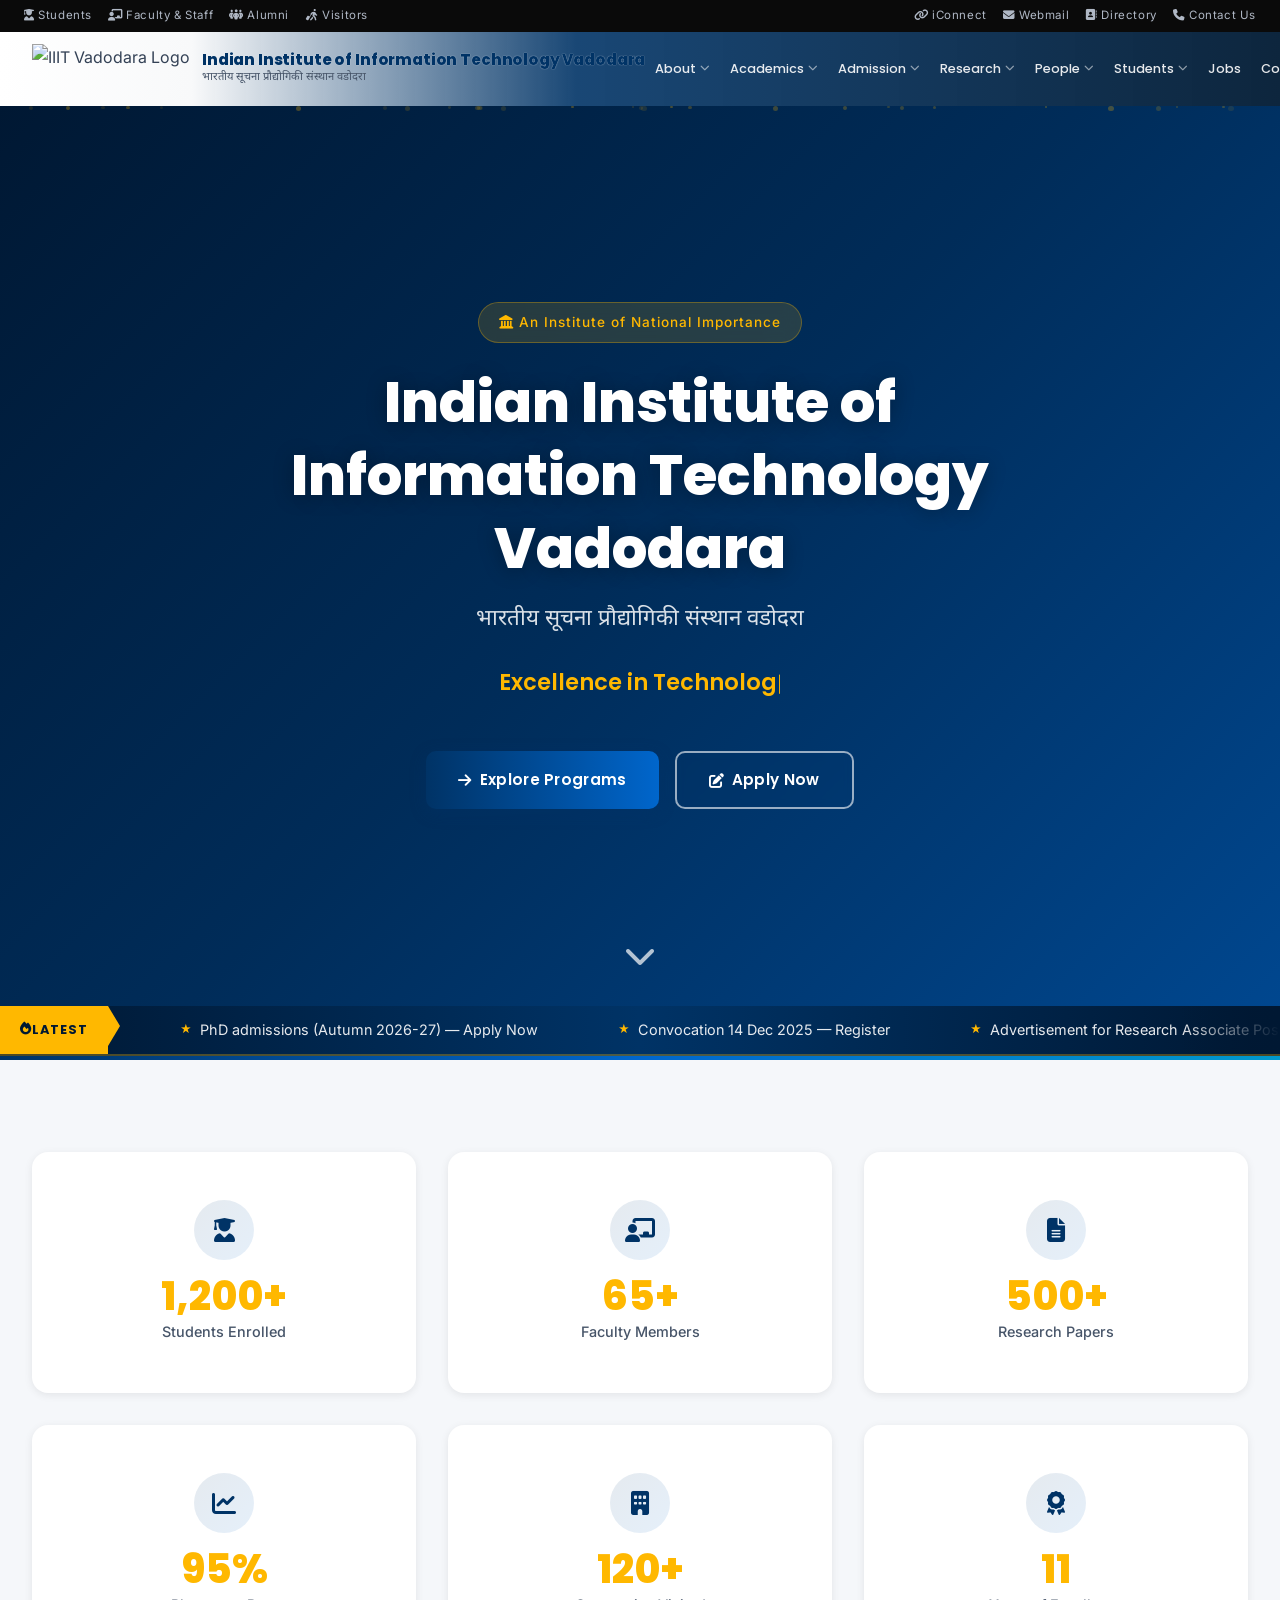
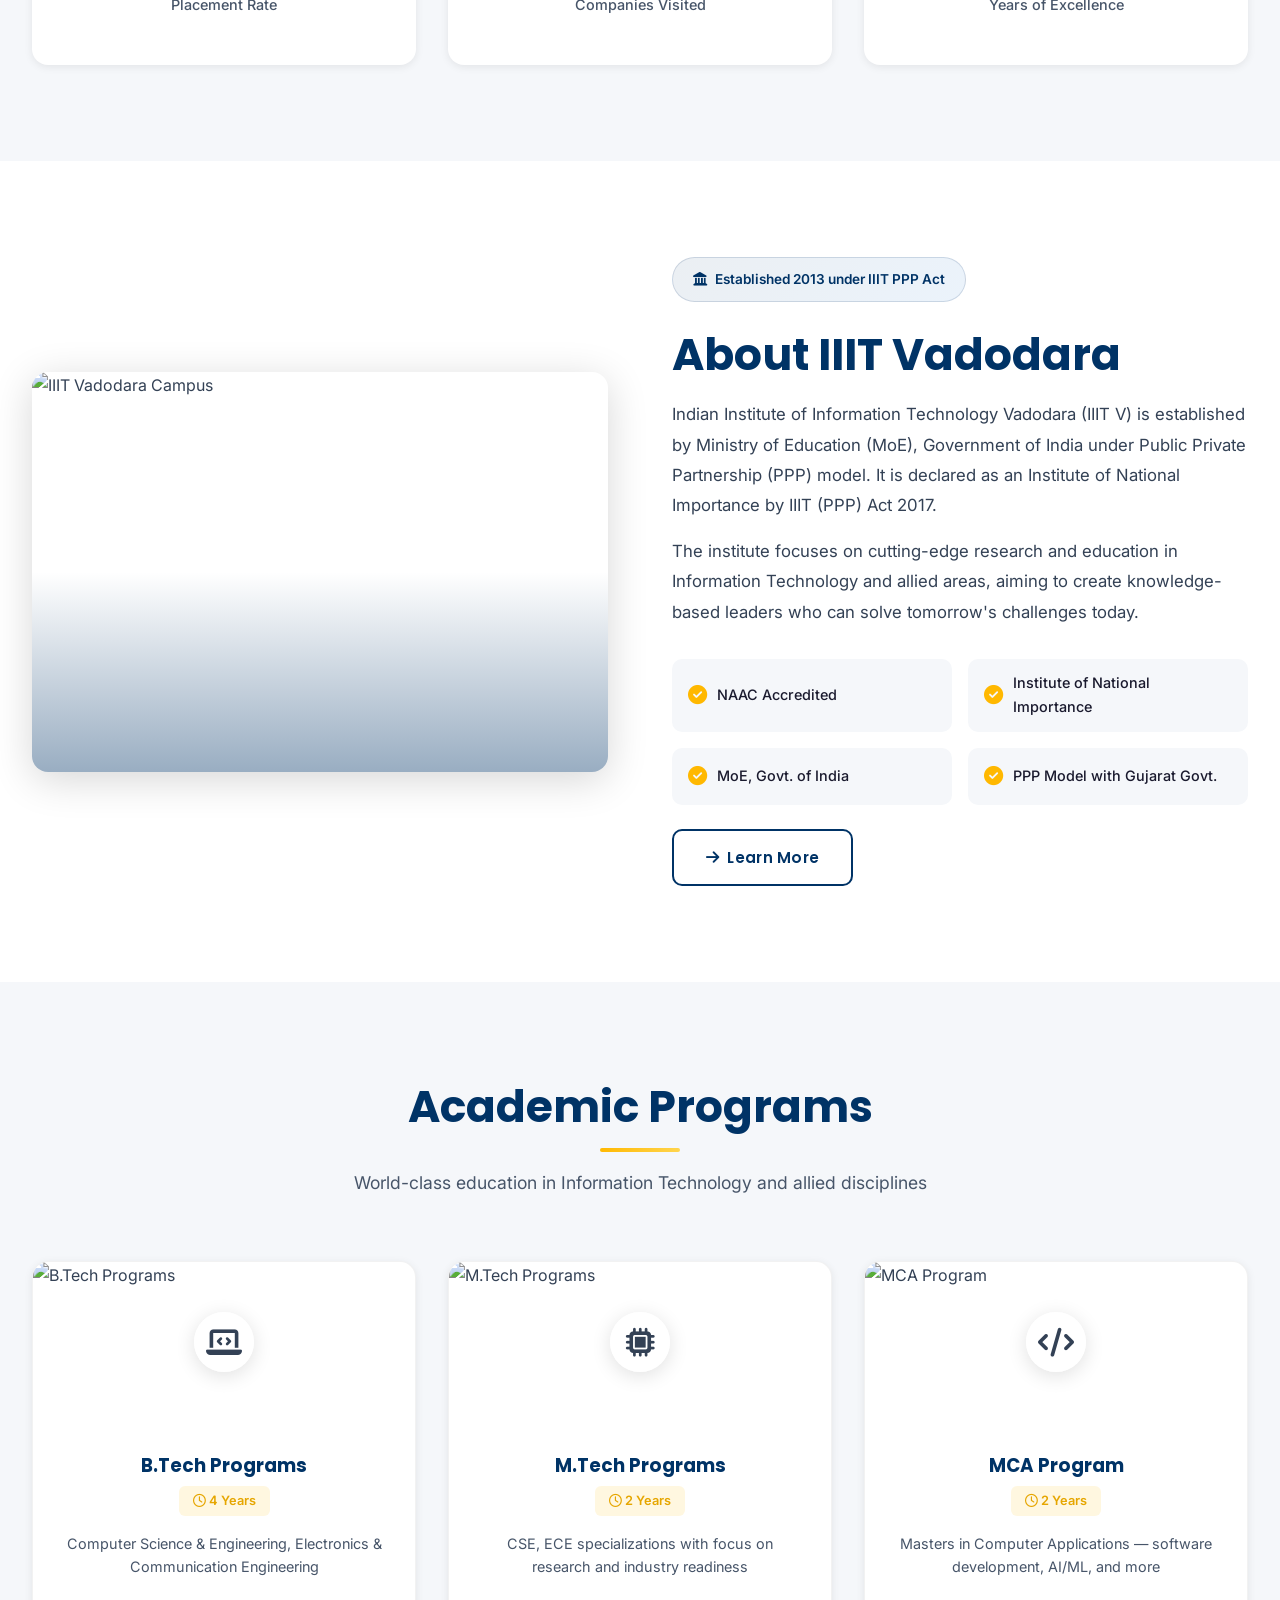
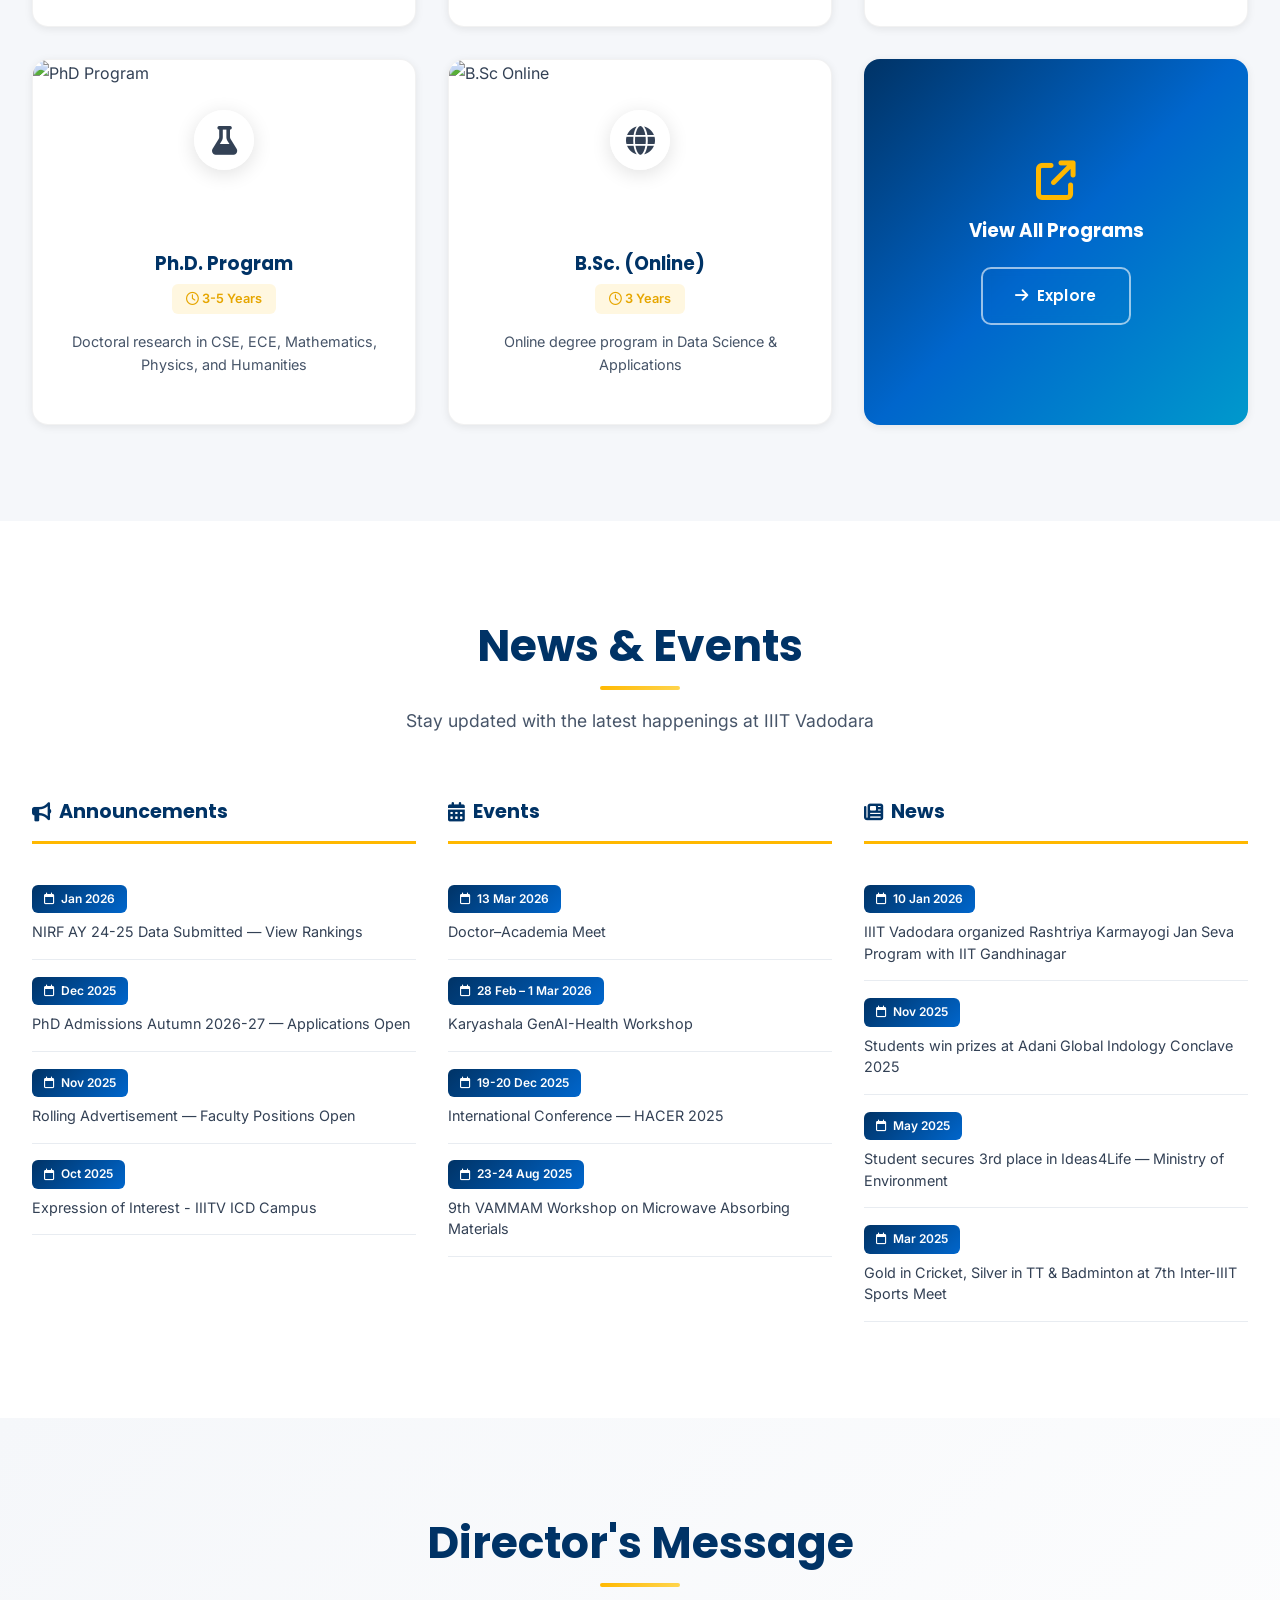
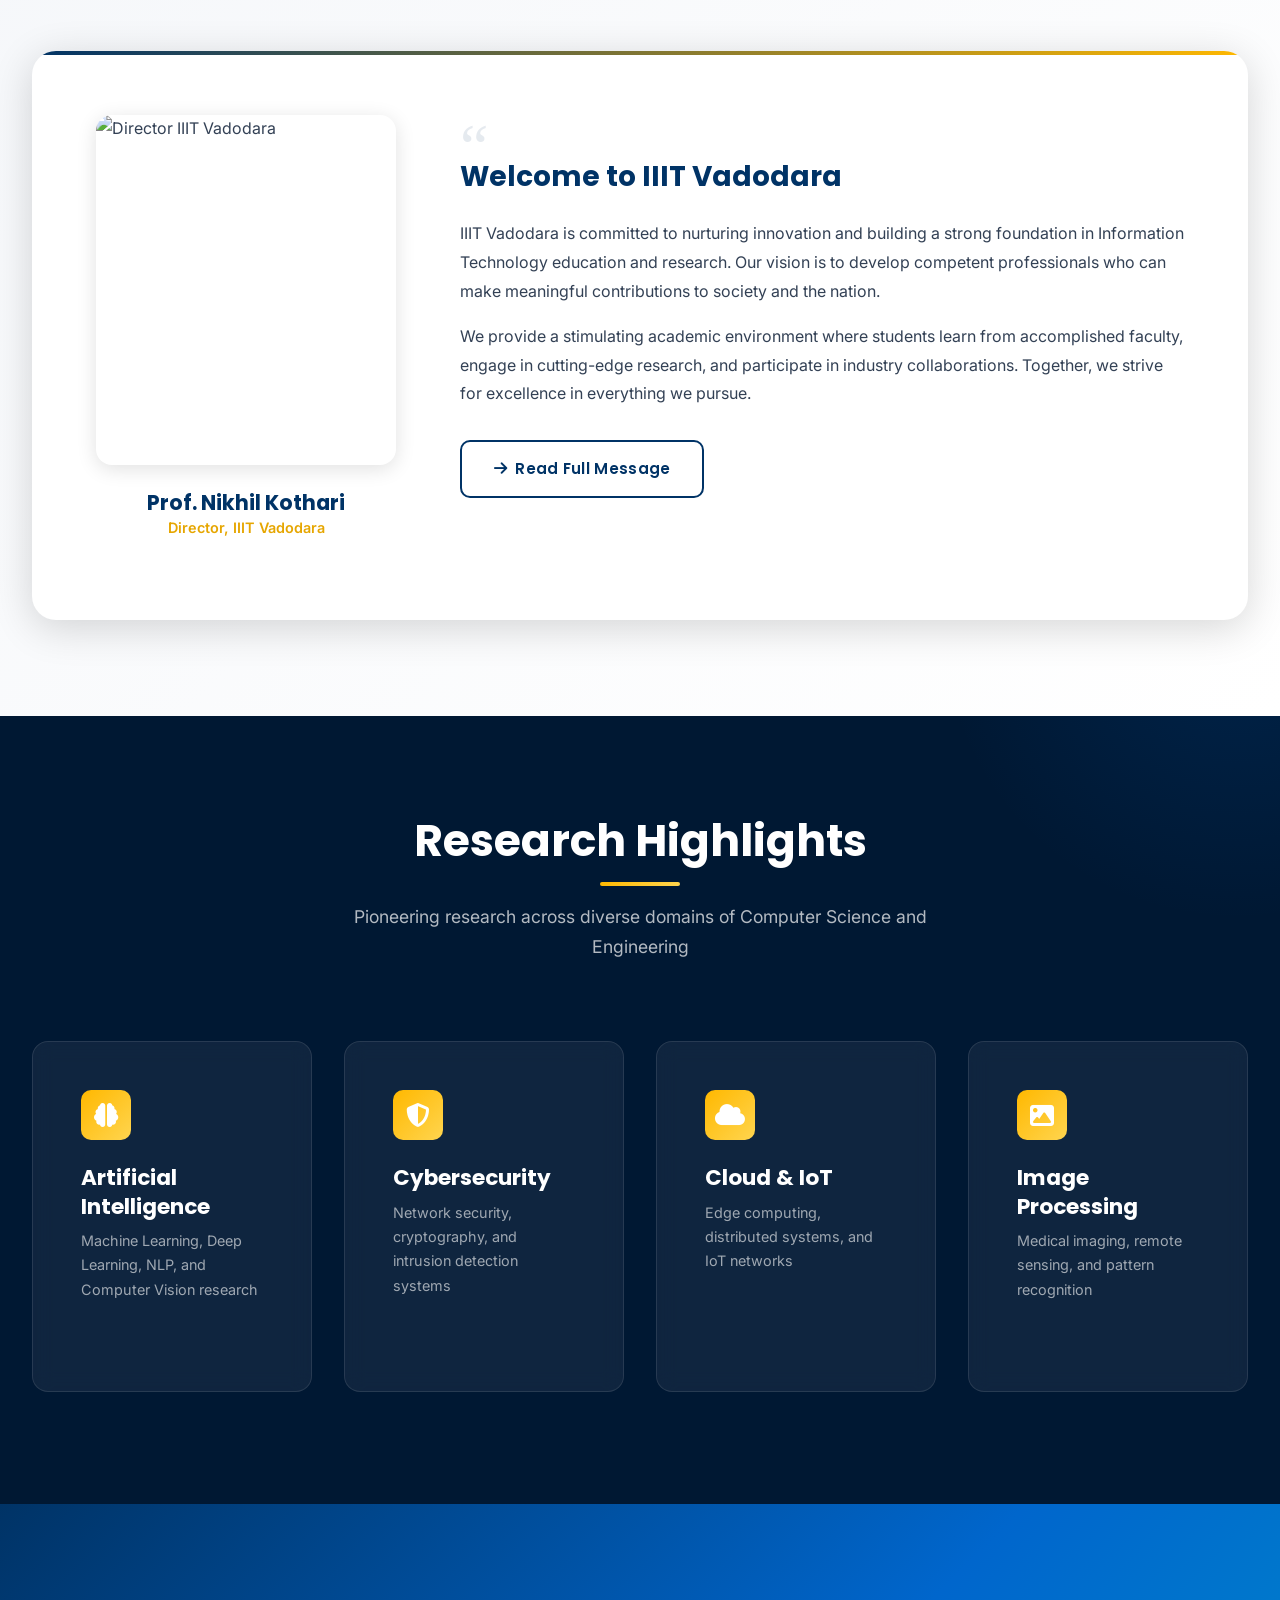
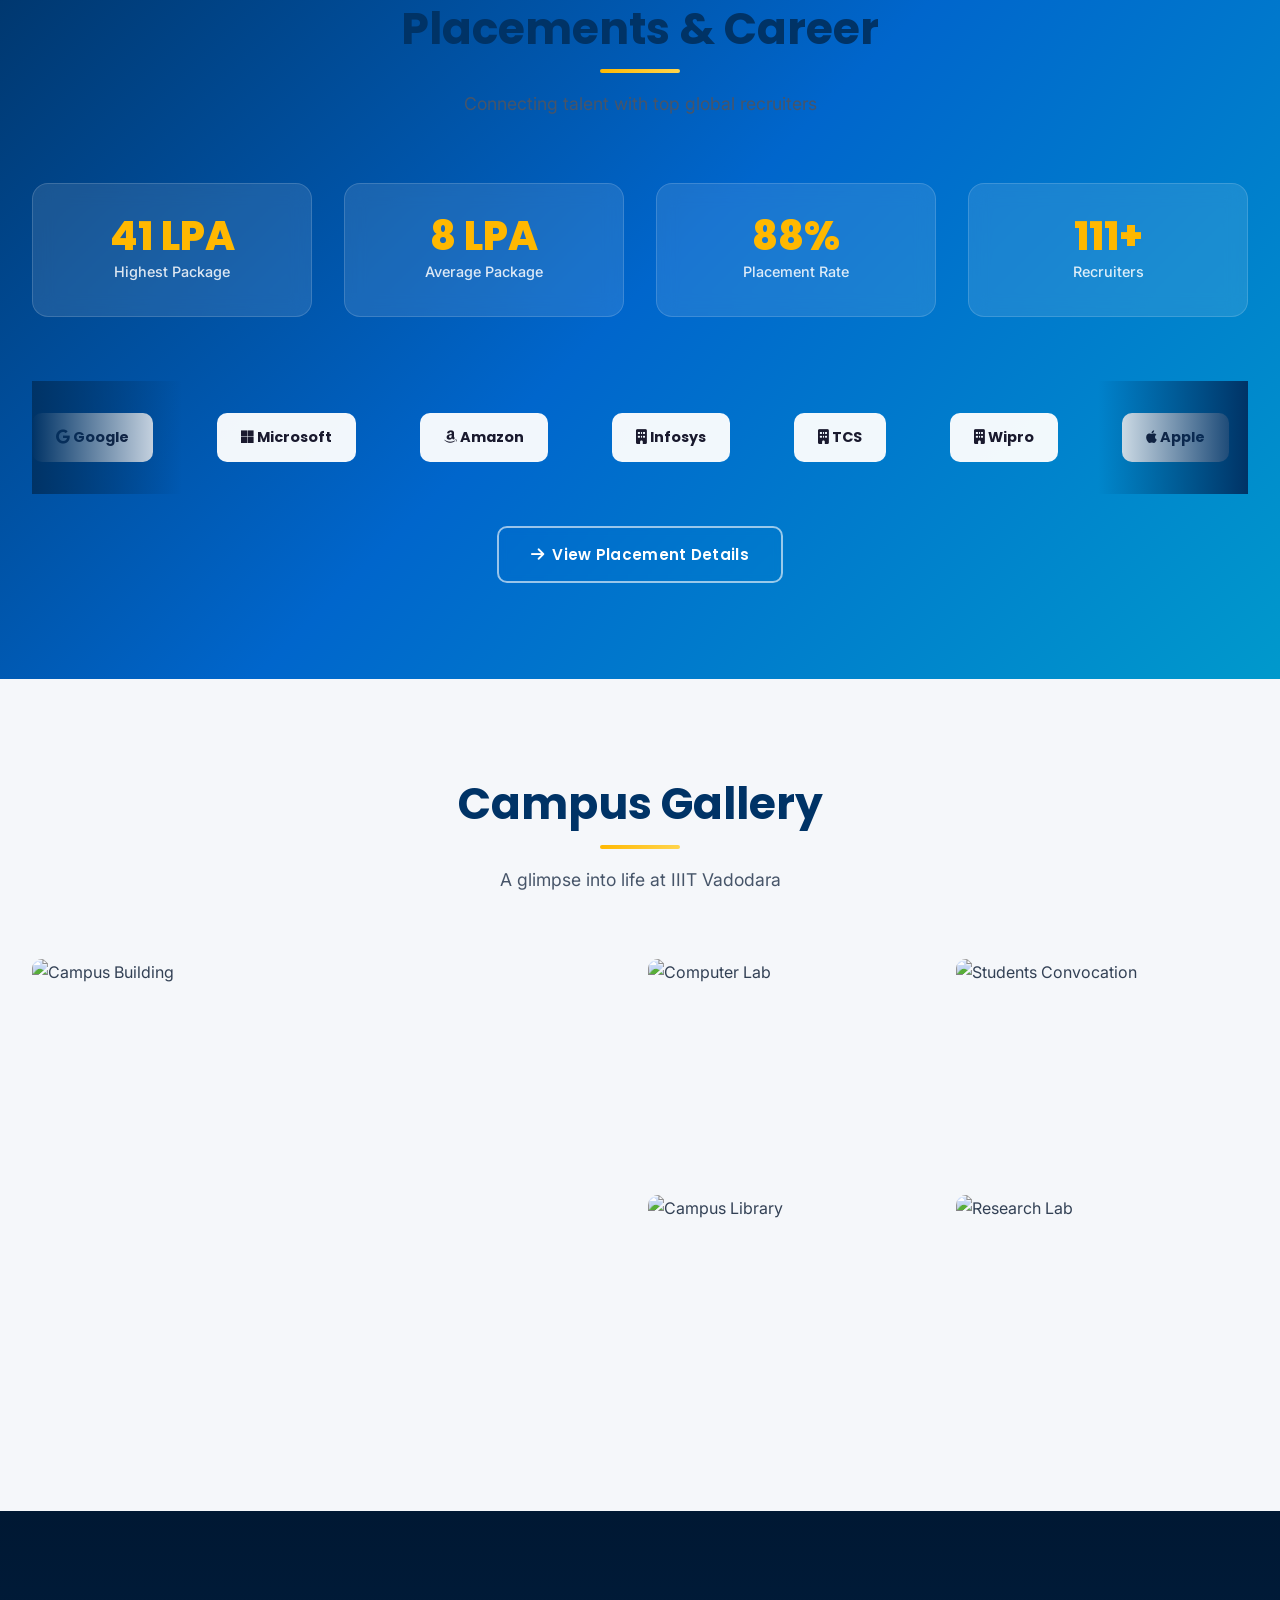
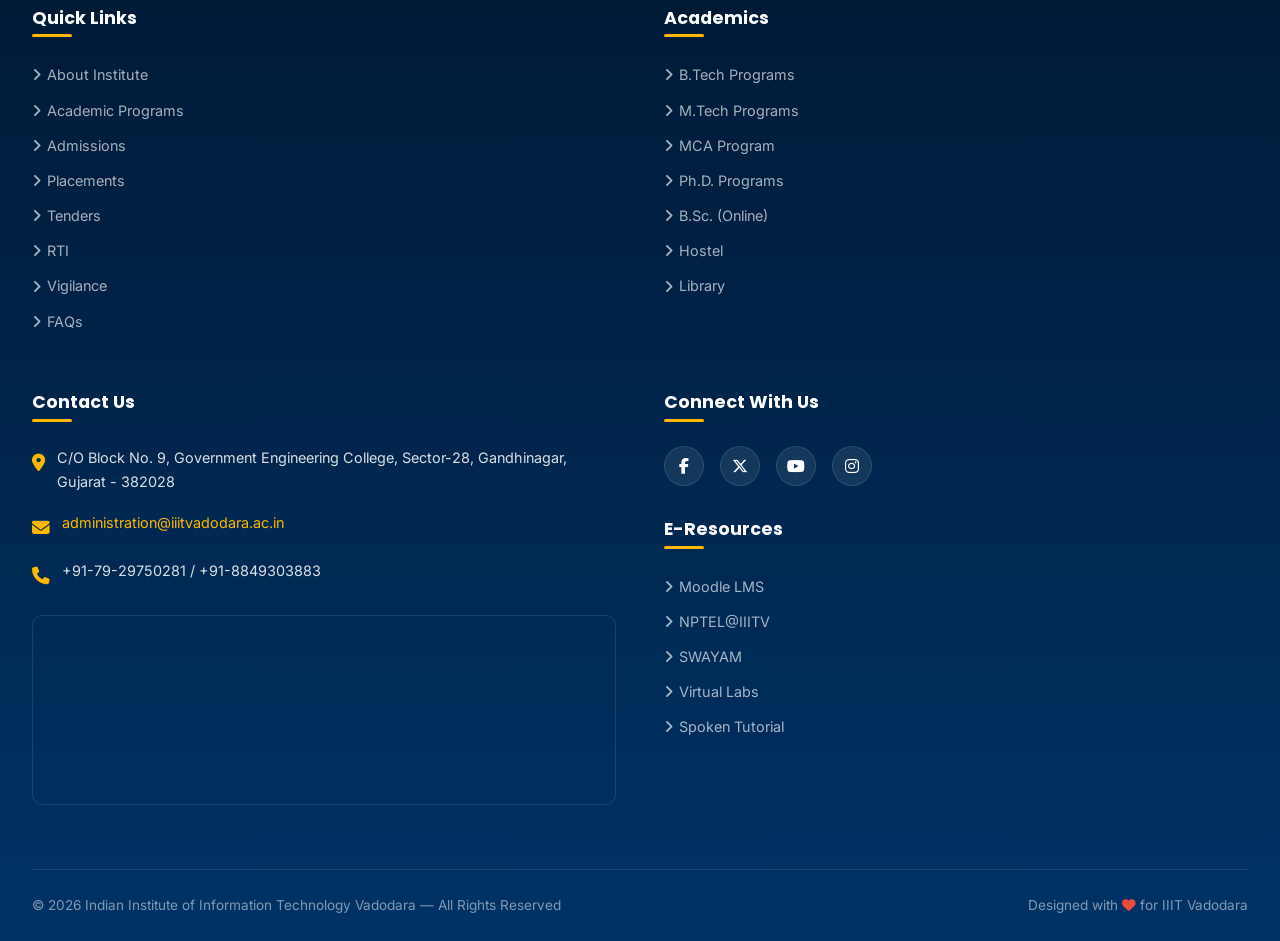
==== commit 78b6efd7: "refactor: redesign navigation and site structure with new CSS modules and utility components" ====
--- a/index.html
+++ b/index.html
@@ -3,650 +3,683 @@
 <head>
     <meta charset="UTF-8">
     <meta name="viewport" content="width=device-width, initial-scale=1.0">
-    <title>IIIT Vadodara — Indian Institute of Information Technology Vadodara</title>
-    <meta name="description" content="Indian Institute of Information Technology Vadodara (IIIT V) — An Institute of National Importance established by the Ministry of Education, Government of India under PPP model. Offering BTech, MTech, MCA, PhD programs.">
-    <meta property="og:title" content="IIIT Vadodara — Indian Institute of Information Technology Vadodara">
-    <meta property="og:description" content="An Institute of National Importance offering excellence in technology, innovation, and research.">
-    <meta property="og:image" content="https://iiitvadodara.ac.in/assets/images/IIIT_VADODARA_LOGO.png">
-    <meta property="og:type" content="website">
-    <link rel="icon" type="image/png" href="https://iiitvadodara.ac.in/assets/images/IIIT_VADODARA_LOGO.png">
+    <meta name="description" content="Indian Institute of Information Technology Vadodara (IIIT Vadodara) - An Institute of National Importance established by MoE, Government of India. Offering BTech, MTech, MCA, PhD programs in Computer Science, Electronics & Communication Engineering.">
+    <meta name="keywords" content="IIIT Vadodara, IIITV, Indian Institute of Information Technology, BTech CSE, MTech, MCA, PhD, Engineering College India, Gandhinagar">
+    <title>IIIT Vadodara &mdash; Indian Institute of Information Technology Vadodara</title>
+
+    <!-- Stylesheets -->
     <link rel="stylesheet" href="css/style.css">
     <link rel="stylesheet" href="css/navbar.css">
     <link rel="stylesheet" href="css/animations.css">
     <link rel="stylesheet" href="css/responsive.css">
+
+    <!-- Font Awesome CDN -->
+    <link rel="stylesheet" href="https://cdnjs.cloudflare.com/ajax/libs/font-awesome/6.5.1/css/all.min.css">
+
+    <!-- Favicon -->
+    <link rel="icon" type="image/png" href="https://iiitvadodara.ac.in/assets/images/IIIT_VADODARA_LOGO.png">
 </head>
 <body>
-    <!-- Page Loader -->
-    <div class="page-loader" id="page-loader">
+
+    <!-- PAGE LOADER -->
+    <div class="page-loader" id="pageLoader">
         <div class="loader-content">
             <div class="loader-spinner">
-                <img src="https://iiitvadodara.ac.in/assets/images/IIIT_VADODARA_LOGO.png" alt="IIIT Vadodara Logo" class="loader-logo">
+                <img src="https://iiitvadodara.ac.in/assets/images/IIIT_VADODARA_LOGO.png" alt="IIITV Logo" class="loader-logo">
             </div>
             <p class="loader-text">Loading IIIT Vadodara</p>
         </div>
     </div>
 
-    <!-- Mobile Overlay -->
-    <div class="mobile-overlay" id="mobile-overlay"></div>
-
-    <!-- Navbar -->
-    <nav class="navbar at-top" id="navbar" role="navigation" aria-label="Main Navigation">
+    <!-- UTILITY BAR -->
+    <div class="utility-bar">
+        <div class="inner">
+            <div class="audience-links">
+                <a href="students.html"><i class="fa-solid fa-user-graduate"></i> Students</a>
+                <a href="people.html"><i class="fa-solid fa-chalkboard-user"></i> Faculty &amp; Staff</a>
+                <a href="https://iiitvadodara.ac.in/alumni.php"><i class="fa-solid fa-people-group"></i> Alumni</a>
+                <a href="contact.html"><i class="fa-solid fa-person-walking-luggage"></i> Visitors</a>
+            </div>
+            <div class="right-links">
+                <a href="https://betamoodle.iiitvadodara.ac.in/"><i class="fa-solid fa-link"></i> iConnect</a>
+                <a href="https://mail.iiitvadodara.ac.in"><i class="fa-solid fa-envelope"></i> Webmail</a>
+                <a href="people.html"><i class="fa-solid fa-address-book"></i> Directory</a>
+                <a href="contact.html"><i class="fa-solid fa-phone"></i> Contact Us</a>
+            </div>
+        </div>
+    </div>
+
+    <!-- NAVBAR -->
+    <nav class="navbar" id="navbar">
         <div class="nav-container">
-            <a href="index.html" class="nav-logo" aria-label="IIIT Vadodara Home">
-                <img src="https://iiitvadodara.ac.in/assets/images/IIIT_VADODARA_LOGO.png" alt="IIIT Vadodara Logo" loading="lazy">
+            <a href="index.html" class="nav-logo">
+                <img src="https://iiitvadodara.ac.in/assets/images/IIIT_VADODARA_LOGO.png" alt="IIIT Vadodara Logo">
                 <div class="nav-logo-text">
                     <span class="eng">Indian Institute of Information Technology Vadodara</span>
-                    <span class="hindi hindi-text">भारतीय सूचना प्रौद्योगिकी संस्‍थान वडोदरा</span>
+                    <span class="hindi hindi-text">भारतीय सूचना प्रौद्योगिकी संस्थान वडोदरा</span>
                 </div>
             </a>
 
-            <div class="nav-toggle" id="nav-toggle" aria-label="Toggle Menu">
-                <span></span><span></span><span></span>
-            </div>
-
-            <ul class="nav-menu" id="nav-menu">
+            <ul class="nav-menu" id="navMenu">
                 <li class="nav-item">
-                    <a href="#" class="nav-link">About <span class="arrow">▼</span></a>
+                    <a href="#" class="nav-link">About <span class="arrow"><i class="fa-solid fa-chevron-down"></i></span></a>
                     <ul class="dropdown">
-                        <li class="dropdown-item"><a href="about.html" class="dropdown-link">Institute</a></li>
-                        <li class="dropdown-item"><a href="about.html#vision" class="dropdown-link">Vision &amp; Mission</a></li>
-                        <li class="dropdown-item"><a href="about.html#director" class="dropdown-link">Director</a></li>
-                        <li class="dropdown-item"><a href="https://iiitvadodara.ac.in/industry_partners.php" class="dropdown-link" target="_blank" rel="noopener">PPP Partners</a></li>
+                        <li class="dropdown-item"><a href="about.html" class="dropdown-link"><i class="fa-solid fa-landmark"></i> Institute</a></li>
+                        <li class="dropdown-item"><a href="about.html#vision" class="dropdown-link"><i class="fa-solid fa-bullseye"></i> Vision &amp; Mission</a></li>
+                        <li class="dropdown-item"><a href="https://iiitvadodara.ac.in/director.php" class="dropdown-link"><i class="fa-solid fa-user-tie"></i> Director</a></li>
                         <li class="dropdown-divider"></li>
-                        <li class="dropdown-item"><a href="https://iiitvadodara.ac.in/bog.php" class="dropdown-link" target="_blank" rel="noopener">Board of Governors</a></li>
-                        <li class="dropdown-item"><a href="https://iiitvadodara.ac.in/senate.php" class="dropdown-link" target="_blank" rel="noopener">Senate</a></li>
-                        <li class="dropdown-item"><a href="https://iiitvadodara.ac.in/annual_reports.php" class="dropdown-link" target="_blank" rel="noopener">Annual Reports</a></li>
-                        <li class="dropdown-item"><a href="https://iiitvadodara.ac.in/faqs.php" class="dropdown-link" target="_blank" rel="noopener">FAQ</a></li>
+                        <li class="dropdown-item">
+                            <a href="#" class="dropdown-link"><i class="fa-solid fa-sitemap"></i> Governance <span class="arrow"><i class="fa-solid fa-chevron-right"></i></span></a>
+                            <ul class="dropdown">
+                                <li class="dropdown-item"><a href="https://iiitvadodara.ac.in/bog.php" class="dropdown-link">Board of Governors</a></li>
+                                <li class="dropdown-item"><a href="https://iiitvadodara.ac.in/senate.php" class="dropdown-link">Senate</a></li>
+                                <li class="dropdown-item"><a href="https://iiitvadodara.ac.in/finance_committee.php" class="dropdown-link">Finance Committee</a></li>
+                            </ul>
+                        </li>
+                        <li class="dropdown-item"><a href="https://iiitvadodara.ac.in/industry_partners.php" class="dropdown-link"><i class="fa-solid fa-handshake"></i> PPP Partners</a></li>
                     </ul>
                 </li>
                 <li class="nav-item">
-                    <a href="#" class="nav-link">Academics <span class="arrow">▼</span></a>
+                    <a href="#" class="nav-link">Academics <span class="arrow"><i class="fa-solid fa-chevron-down"></i></span></a>
                     <ul class="dropdown">
-                        <li class="dropdown-item"><a href="academics.html" class="dropdown-link">BTech (Under Graduate)</a></li>
-                        <li class="dropdown-item"><a href="academics.html#mtech" class="dropdown-link">MTech (Post Graduate)</a></li>
-                        <li class="dropdown-item"><a href="academics.html#mca" class="dropdown-link">MCA</a></li>
-                        <li class="dropdown-item"><a href="academics.html#phd" class="dropdown-link">PhD (Doctoral)</a></li>
-                        <li class="dropdown-item"><a href="academics.html#bsc" class="dropdown-link">BSc (Online)</a></li>
-                        <li class="dropdown-divider"></li>
-                        <li class="dropdown-item"><a href="https://iiitvadodara.ac.in/act_statutes_ordinance.php" class="dropdown-link" target="_blank" rel="noopener">Academic Ordinances</a></li>
+                        <li class="dropdown-item"><a href="academics.html" class="dropdown-link"><i class="fa-solid fa-graduation-cap"></i> Programs</a></li>
+                        <li class="dropdown-item"><a href="https://iiitvadodara.ac.in/academics_under_graduate.php" class="dropdown-link"><i class="fa-solid fa-laptop-code"></i> B.Tech</a></li>
+                        <li class="dropdown-item"><a href="https://iiitvadodara.ac.in/academics_post_graduate.php" class="dropdown-link"><i class="fa-solid fa-microchip"></i> M.Tech</a></li>
+                        <li class="dropdown-item"><a href="https://iiitvadodara.ac.in/mca.php" class="dropdown-link"><i class="fa-solid fa-code"></i> MCA</a></li>
+                        <li class="dropdown-item"><a href="https://iiitvadodara.ac.in/academics_phd.php" class="dropdown-link"><i class="fa-solid fa-flask"></i> Ph.D.</a></li>
+                        <li class="dropdown-item"><a href="https://iiitvadodara.ac.in/bsc.php" class="dropdown-link"><i class="fa-solid fa-globe"></i> B.Sc (Online)</a></li>
                     </ul>
                 </li>
                 <li class="nav-item">
-                    <a href="#" class="nav-link">Admission <span class="arrow">▼</span></a>
+                    <a href="#" class="nav-link">Admission <span class="arrow"><i class="fa-solid fa-chevron-down"></i></span></a>
                     <ul class="dropdown">
-                        <li class="dropdown-item"><a href="admission.html" class="dropdown-link">BTech (JoSSA / CSAB)</a></li>
-                        <li class="dropdown-item"><a href="https://iiitvadodara.ac.in/btechdasa.php" class="dropdown-link" target="_blank" rel="noopener">BTech (DASA)</a></li>
-                        <li class="dropdown-item"><a href="https://iiitvadodara.ac.in/mtech_admissions.php" class="dropdown-link" target="_blank" rel="noopener">MTech</a></li>
-                        <li class="dropdown-item"><a href="https://iiitvadodara.ac.in/mca_admissions.php" class="dropdown-link" target="_blank" rel="noopener">MCA</a></li>
-                        <li class="dropdown-item"><a href="https://iiitvadodara.ac.in/phd_admissions.php" class="dropdown-link" target="_blank" rel="noopener">PhD</a></li>
-                        <li class="dropdown-item"><a href="https://iiitvadodara.ac.in/bsc_admissions.php" class="dropdown-link" target="_blank" rel="noopener">BSc (Online)</a></li>
+                        <li class="dropdown-item"><a href="admission.html" class="dropdown-link"><i class="fa-solid fa-file-pen"></i> Admission Overview</a></li>
+                        <li class="dropdown-item"><a href="https://iiitvadodara.ac.in/admission_btech.php" class="dropdown-link"><i class="fa-solid fa-id-card"></i> B.Tech (JoSAA/CSAB)</a></li>
+                        <li class="dropdown-item"><a href="https://iiitvadodara.ac.in/mtech_admissions.php" class="dropdown-link"><i class="fa-solid fa-scroll"></i> M.Tech</a></li>
+                        <li class="dropdown-item"><a href="https://iiitvadodara.ac.in/mca_admissions.php" class="dropdown-link"><i class="fa-solid fa-clipboard-list"></i> MCA</a></li>
+                        <li class="dropdown-item"><a href="https://iiitvadodara.ac.in/phd_admissions.php" class="dropdown-link"><i class="fa-solid fa-atom"></i> Ph.D.</a></li>
                     </ul>
                 </li>
                 <li class="nav-item">
-                    <a href="#" class="nav-link">Research <span class="arrow">▼</span></a>
+                    <a href="#" class="nav-link">Research <span class="arrow"><i class="fa-solid fa-chevron-down"></i></span></a>
                     <ul class="dropdown">
-                        <li class="dropdown-item"><a href="research.html" class="dropdown-link">Publications</a></li>
-                        <li class="dropdown-item"><a href="https://researchpublication.iiitvadodara.ac.in/" class="dropdown-link" target="_blank" rel="noopener">Research Highlights</a></li>
-                        <li class="dropdown-item"><a href="https://iiitvadodara.ac.in/sponsored_projects.php" class="dropdown-link" target="_blank" rel="noopener">Sponsored Projects</a></li>
-                        <li class="dropdown-item"><a href="https://iiitvadodara.ac.in/Seminar.php" class="dropdown-link" target="_blank" rel="noopener">Seminars</a></li>
+                        <li class="dropdown-item"><a href="research.html" class="dropdown-link"><i class="fa-solid fa-microscope"></i> Research Areas</a></li>
+                        <li class="dropdown-item"><a href="https://iiitvadodara.ac.in/publications.php" class="dropdown-link"><i class="fa-solid fa-book-open"></i> Publications</a></li>
+                        <li class="dropdown-item"><a href="https://iiitvadodara.ac.in/sponsored_projects.php" class="dropdown-link"><i class="fa-solid fa-coins"></i> Sponsored Projects</a></li>
+                        <li class="dropdown-item"><a href="https://iiitvadodara.ac.in/Seminar.php" class="dropdown-link"><i class="fa-solid fa-chalkboard"></i> Seminars</a></li>
                     </ul>
                 </li>
                 <li class="nav-item">
-                    <a href="#" class="nav-link">People <span class="arrow">▼</span></a>
+                    <a href="#" class="nav-link">People <span class="arrow"><i class="fa-solid fa-chevron-down"></i></span></a>
                     <ul class="dropdown">
-                        <li class="dropdown-item"><a href="people.html" class="dropdown-link">CSE Faculty</a></li>
-                        <li class="dropdown-item"><a href="https://iiitvadodara.ac.in/ece.php" class="dropdown-link" target="_blank" rel="noopener">ECE Faculty</a></li>
-                        <li class="dropdown-item"><a href="https://iiitvadodara.ac.in/smh1.php" class="dropdown-link" target="_blank" rel="noopener">Maths & Computing</a></li>
-                        <li class="dropdown-item"><a href="https://iiitvadodara.ac.in/smh.php" class="dropdown-link" target="_blank" rel="noopener">Applied Physics</a></li>
-                        <li class="dropdown-divider"></li>
-                        <li class="dropdown-item"><a href="https://iiitvadodara.ac.in/officers.php" class="dropdown-link" target="_blank" rel="noopener">Officers</a></li>
-                        <li class="dropdown-item"><a href="https://iiitvadodara.ac.in/administrative.php" class="dropdown-link" target="_blank" rel="noopener">Administrative Staff</a></li>
+                        <li class="dropdown-item"><a href="people.html" class="dropdown-link"><i class="fa-solid fa-users"></i> Faculty</a></li>
+                        <li class="dropdown-item"><a href="https://iiitvadodara.ac.in/officers.php" class="dropdown-link"><i class="fa-solid fa-id-badge"></i> Officers</a></li>
+                        <li class="dropdown-item"><a href="https://iiitvadodara.ac.in/technical_staff.php" class="dropdown-link"><i class="fa-solid fa-screwdriver-wrench"></i> Technical Staff</a></li>
+                        <li class="dropdown-item"><a href="https://iiitvadodara.ac.in/administrative.php" class="dropdown-link"><i class="fa-solid fa-clipboard-user"></i> Admin Staff</a></li>
                     </ul>
                 </li>
                 <li class="nav-item">
-                    <a href="#" class="nav-link">Students <span class="arrow">▼</span></a>
+                    <a href="#" class="nav-link">Students <span class="arrow"><i class="fa-solid fa-chevron-down"></i></span></a>
                     <ul class="dropdown">
-                        <li class="dropdown-item"><a href="students.html" class="dropdown-link">Students Corner</a></li>
-                        <li class="dropdown-item"><a href="placement.html" class="dropdown-link">Placements</a></li>
-                        <li class="dropdown-item"><a href="https://iiitvadodara.ac.in/library.php" class="dropdown-link" target="_blank" rel="noopener">Library</a></li>
-                        <li class="dropdown-item"><a href="https://iiitvadodara.ac.in/hostel.php" class="dropdown-link" target="_blank" rel="noopener">Hostel</a></li>
-                        <li class="dropdown-item"><a href="https://gymkhana.iiitvadodara.ac.in/" class="dropdown-link" target="_blank" rel="noopener">Gymkhana</a></li>
-                        <li class="dropdown-item"><a href="https://iiitvadodara.ac.in/alumni.php" class="dropdown-link" target="_blank" rel="noopener">Alumni</a></li>
+                        <li class="dropdown-item"><a href="students.html" class="dropdown-link"><i class="fa-solid fa-book-bookmark"></i> Student Corner</a></li>
+                        <li class="dropdown-item"><a href="placement.html" class="dropdown-link"><i class="fa-solid fa-briefcase"></i> Placements</a></li>
+                        <li class="dropdown-item"><a href="https://iiitvadodara.ac.in/library.php" class="dropdown-link"><i class="fa-solid fa-book"></i> Library</a></li>
+                        <li class="dropdown-item"><a href="https://iiitvadodara.ac.in/hostel.php" class="dropdown-link"><i class="fa-solid fa-bed"></i> Hostel</a></li>
+                        <li class="dropdown-item"><a href="https://gymkhana.iiitvadodara.ac.in/" class="dropdown-link"><i class="fa-solid fa-trophy"></i> Gymkhana</a></li>
                     </ul>
                 </li>
-                <li class="nav-item">
-                    <a href="jobs.html" class="nav-link">Jobs</a>
-                </li>
-                <li class="nav-item">
-                    <a href="contact.html" class="nav-link">Contact</a>
-                </li>
+                <li class="nav-item"><a href="jobs.html" class="nav-link">Jobs</a></li>
+                <li class="nav-item"><a href="contact.html" class="nav-link">Contact</a></li>
             </ul>
+
+            <div class="nav-toggle" id="navToggle">
+                <span></span>
+                <span></span>
+                <span></span>
+            </div>
         </div>
     </nav>
-
-    <main>
-        <!-- ===== HERO SECTION ===== -->
-        <section class="hero" id="hero">
-            <div class="hero-slider">
-                <div class="hero-slide active" style="background-image: url('https://images.unsplash.com/photo-1562774053-701939374585?w=1920&q=80')"></div>
-                <div class="hero-slide" style="background-image: url('https://images.unsplash.com/photo-1523050854058-8df90110c9f1?w=1920&q=80')"></div>
-                <div class="hero-slide" style="background-image: url('https://images.unsplash.com/photo-1517694712202-14dd9538aa97?w=1920&q=80')"></div>
-                <div class="hero-slide" style="background-image: url('https://images.unsplash.com/photo-1540575467063-178a50c2df87?w=1920&q=80')"></div>
-            </div>
-            <div class="hero-overlay"></div>
-            <div class="hero-particles" id="hero-particles"></div>
-
-            <div class="hero-content">
-                <div class="hero-badge reveal">🏛️ An Institute of National Importance</div>
-                <h1 class="reveal">Indian Institute of Information Technology Vadodara</h1>
-                <p class="hindi-subtitle reveal hindi-text">भारतीय सूचना प्रौद्योगिकी संस्‍थान वडोदरा</p>
-                <div class="typed-wrapper reveal">
-                    <span class="typed-text"></span><span class="typed-cursor">|</span>
-                </div>
-                <div class="hero-buttons reveal">
-                    <a href="academics.html" class="btn btn-primary">Explore Programs →</a>
-                    <a href="admission.html" class="btn btn-ghost">Apply Now</a>
-                </div>
-            </div>
-
-            <a href="#ticker" class="scroll-indicator" aria-label="Scroll down">
-                <svg viewBox="0 0 24 24" fill="none" stroke="currentColor" stroke-width="2"><path d="M7 13l5 5 5-5M7 6l5 5 5-5"/></svg>
-            </a>
-        </section>
-
-        <!-- ===== ANNOUNCEMENT TICKER ===== -->
-        <section class="ticker" id="ticker">
-            <div class="ticker-label">📢 LATEST</div>
-            <div class="ticker-content">
-                <div class="ticker-item"><a href="https://iiitvadodara.ac.in/phd_admissions.php" target="_blank" rel="noopener">PhD Admissions (Autumn 2026-27) — Apply Now</a></div>
-                <div class="ticker-item"><a href="https://convocation.iiitvadodara.ac.in/" target="_blank" rel="noopener">Convocation 14 Dec 2025 — Register</a></div>
-                <div class="ticker-item"><a href="https://iiitvadodara.ac.in/announcements.php" target="_blank" rel="noopener">Advertisement for Research Associate Position: Multisensor Data based Automated Crop Stress Management</a></div>
-                <div class="ticker-item"><a href="https://iiitvadodara.ac.in/announcements.php" target="_blank" rel="noopener">Selection for the post of Assistant Registrar</a></div>
-                <div class="ticker-item"><a href="https://qippg.aicte.gov.in/" target="_blank" rel="noopener">QIP PG Registration Open — AI & Cybersecurity</a></div>
-                <div class="ticker-item"><a href="https://iiitvadodara.ac.in/eoi.php" target="_blank" rel="noopener">Expression of Interest (IIITV - ICD) Open</a></div>
-                <!-- Duplicate for seamless scroll -->
-                <div class="ticker-item"><a href="https://iiitvadodara.ac.in/phd_admissions.php" target="_blank" rel="noopener">PhD Admissions (Autumn 2026-27) — Apply Now</a></div>
-                <div class="ticker-item"><a href="https://convocation.iiitvadodara.ac.in/" target="_blank" rel="noopener">Convocation 14 Dec 2025 — Register</a></div>
-                <div class="ticker-item"><a href="https://iiitvadodara.ac.in/announcements.php" target="_blank" rel="noopener">Advertisement for Research Associate Position: Multisensor Data based Automated Crop Stress Management</a></div>
-                <div class="ticker-item"><a href="https://iiitvadodara.ac.in/announcements.php" target="_blank" rel="noopener">Selection for the post of Assistant Registrar</a></div>
-                <div class="ticker-item"><a href="https://qippg.aicte.gov.in/" target="_blank" rel="noopener">QIP PG Registration Open — AI & Cybersecurity</a></div>
-                <div class="ticker-item"><a href="https://iiitvadodara.ac.in/eoi.php" target="_blank" rel="noopener">Expression of Interest (IIITV - ICD) Open</a></div>
-            </div>
-        </section>
-
-        <!-- ===== STATS SECTION ===== -->
-        <section class="section stats-section" id="stats">
-            <div class="container">
-                <div class="stats-grid">
-                    <div class="stat-card reveal">
-                        <div class="stat-icon">🎓</div>
-                        <div class="stat-number" data-target="1200" data-suffix="+">0</div>
-                        <div class="stat-label">Students Enrolled</div>
-                    </div>
-                    <div class="stat-card reveal">
-                        <div class="stat-icon">👨‍🏫</div>
-                        <div class="stat-number" data-target="65" data-suffix="+">0</div>
-                        <div class="stat-label">Faculty Members</div>
-                    </div>
-                    <div class="stat-card reveal">
-                        <div class="stat-icon">📄</div>
-                        <div class="stat-number" data-target="500" data-suffix="+">0</div>
-                        <div class="stat-label">Research Papers</div>
-                    </div>
-                    <div class="stat-card reveal">
-                        <div class="stat-icon">💼</div>
-                        <div class="stat-number" data-target="95" data-suffix="%">0</div>
-                        <div class="stat-label">Placement Rate</div>
-                    </div>
-                    <div class="stat-card reveal">
-                        <div class="stat-icon">🏢</div>
-                        <div class="stat-number" data-target="120" data-suffix="+">0</div>
-                        <div class="stat-label">Companies Visited</div>
-                    </div>
-                    <div class="stat-card reveal">
-                        <div class="stat-icon">🏆</div>
-                        <div class="stat-number" data-target="11" data-suffix="">0</div>
-                        <div class="stat-label">Years of Excellence</div>
-                    </div>
-                </div>
-            </div>
-        </section>
-
-        <!-- ===== ABOUT SECTION ===== -->
-        <section class="section about-section" id="about">
-            <div class="container">
-                <div class="about-grid">
-                    <div class="about-image-wrapper reveal-left">
-                        <img src="https://images.unsplash.com/photo-1562774053-701939374585?w=800&q=80" alt="IIIT Vadodara Campus" loading="lazy">
-                    </div>
-                    <div class="about-content reveal-right">
-                        <div class="established-badge">🏛️ Established 2013 under IIIT PPP Act</div>
-                        <h2>About IIIT Vadodara</h2>
-                        <p>Indian Institute of Information Technology Vadodara (IIIT V) is established by the Ministry of Education (MoE), Government of India under Public Private Partnership (PPP) as an Institute of National Importance with a view to develop new knowledge in information technology and to provide manpower of global standards for the information technology industry.</p>
-                        <p>The partners in this project are Government of India, Government of Gujarat, Gujarat Energy Research and Management Institute, Gujarat State Fertilizers and Chemicals Ltd and Tata Consultancy Services.</p>
-
-                        <div class="about-features">
-                            <div class="about-feature">
-                                <span class="about-feature-icon">✦</span>
-                                <span>Institute of National Importance</span>
-                            </div>
-                            <div class="about-feature">
-                                <span class="about-feature-icon">✦</span>
-                                <span>PPP Model with Industry</span>
-                            </div>
-                            <div class="about-feature">
-                                <span class="about-feature-icon">✦</span>
-                                <span>62.5 Acres Dumad Campus</span>
-                            </div>
-                            <div class="about-feature">
-                                <span class="about-feature-icon">✦</span>
-                                <span>Cutting-Edge Research</span>
-                            </div>
+    <div class="mobile-overlay" id="mobileOverlay"></div>
+
+    <!-- HERO SECTION -->
+    <section class="hero" id="hero">
+        <div class="hero-slider" id="heroSlider">
+            <div class="hero-slide active" style="background-image: url('https://images.unsplash.com/photo-1562774053-701939374585?w=1600&q=80')"></div>
+            <div class="hero-slide" style="background-image: url('https://images.unsplash.com/photo-1523050854058-8df90110c476?w=1600&q=80')"></div>
+            <div class="hero-slide" style="background-image: url('https://images.unsplash.com/photo-1541339907198-e08756dedf3f?w=1600&q=80')"></div>
+            <div class="hero-slide" style="background-image: url('https://images.unsplash.com/photo-1606761568499-6d2451b23c66?w=1600&q=80')"></div>
+        </div>
+        <div class="hero-overlay"></div>
+        <div class="hero-particles" id="heroParticles"></div>
+
+        <div class="hero-content">
+            <div class="hero-badge"><i class="fa-solid fa-landmark"></i> An Institute of National Importance</div>
+            <h1>Indian Institute of Information Technology Vadodara</h1>
+            <p class="hindi-subtitle hindi-text">भारतीय सूचना प्रौद्योगिकी संस्थान वडोदरा</p>
+            <div class="typed-wrapper">
+                <span class="typed-text" id="typedText"></span><span class="typed-cursor">|</span>
+            </div>
+            <div class="hero-buttons">
+                <a href="academics.html" class="btn btn-primary"><i class="fa-solid fa-arrow-right"></i> Explore Programs</a>
+                <a href="admission.html" class="btn btn-ghost"><i class="fa-solid fa-pen-to-square"></i> Apply Now</a>
+            </div>
+        </div>
+
+        <div class="scroll-indicator" id="scrollIndicator">
+            <i class="fa-solid fa-chevron-down fa-2x"></i>
+        </div>
+    </section>
+
+    <!-- ANNOUNCEMENT TICKER -->
+    <div class="ticker" id="ticker">
+        <div class="ticker-label"><i class="fa-solid fa-fire"></i> LATEST</div>
+        <div class="ticker-content">
+            <div class="ticker-item"><a href="https://iiitvadodara.ac.in/phd_admissions.php">PhD admissions (Autumn 2026-27) — Apply Now</a></div>
+            <div class="ticker-item"><a href="https://convocation.iiitvadodara.ac.in/">Convocation 14 Dec 2025 — Register</a></div>
+            <div class="ticker-item"><a href="https://iiitvadodara.ac.in/announcements.php">Advertisement for Research Associate Position: Multisensor Data based Automated Crop Stress Management</a></div>
+            <div class="ticker-item"><a href="https://iiitvadodara.ac.in/rolling_adv.php">Selection for the post of Assistant Professor — Rolling Advertisement</a></div>
+            <div class="ticker-item"><a href="https://iiitvadodara.ac.in/announcements.php">NIRF AY 24‑25 Data Submitted</a></div>
+            <!-- Duplicate for seamless scroll -->
+            <div class="ticker-item"><a href="https://iiitvadodara.ac.in/phd_admissions.php">PhD admissions (Autumn 2026-27) — Apply Now</a></div>
+            <div class="ticker-item"><a href="https://convocation.iiitvadodara.ac.in/">Convocation 14 Dec 2025 — Register</a></div>
+            <div class="ticker-item"><a href="https://iiitvadodara.ac.in/announcements.php">Advertisement for Research Associate Position: Multisensor Data based Automated Crop Stress Management</a></div>
+            <div class="ticker-item"><a href="https://iiitvadodara.ac.in/rolling_adv.php">Selection for the post of Assistant Professor — Rolling Advertisement</a></div>
+            <div class="ticker-item"><a href="https://iiitvadodara.ac.in/announcements.php">NIRF AY 24‑25 Data Submitted</a></div>
+        </div>
+    </div>
+
+    <!-- STATS SECTION -->
+    <section class="stats-section section" id="stats">
+        <div class="container">
+            <div class="stats-grid">
+                <div class="stat-card scroll-reveal">
+                    <div class="stat-icon"><i class="fa-solid fa-user-graduate"></i></div>
+                    <div class="stat-number"><span class="counter" data-target="1200">0</span><span>+</span></div>
+                    <div class="stat-label">Students Enrolled</div>
+                </div>
+                <div class="stat-card scroll-reveal" style="--delay: 0.1s">
+                    <div class="stat-icon"><i class="fa-solid fa-chalkboard-user"></i></div>
+                    <div class="stat-number"><span class="counter" data-target="65">0</span><span>+</span></div>
+                    <div class="stat-label">Faculty Members</div>
+                </div>
+                <div class="stat-card scroll-reveal" style="--delay: 0.2s">
+                    <div class="stat-icon"><i class="fa-solid fa-file-lines"></i></div>
+                    <div class="stat-number"><span class="counter" data-target="500">0</span><span>+</span></div>
+                    <div class="stat-label">Research Papers</div>
+                </div>
+                <div class="stat-card scroll-reveal" style="--delay: 0.3s">
+                    <div class="stat-icon"><i class="fa-solid fa-chart-line"></i></div>
+                    <div class="stat-number"><span class="counter" data-target="95">0</span><span>%</span></div>
+                    <div class="stat-label">Placement Rate</div>
+                </div>
+                <div class="stat-card scroll-reveal" style="--delay: 0.4s">
+                    <div class="stat-icon"><i class="fa-solid fa-building"></i></div>
+                    <div class="stat-number"><span class="counter" data-target="120">0</span><span>+</span></div>
+                    <div class="stat-label">Companies Visited</div>
+                </div>
+                <div class="stat-card scroll-reveal" style="--delay: 0.5s">
+                    <div class="stat-icon"><i class="fa-solid fa-award"></i></div>
+                    <div class="stat-number"><span class="counter" data-target="11">0</span></div>
+                    <div class="stat-label">Years of Excellence</div>
+                </div>
+            </div>
+        </div>
+    </section>
+
+    <!-- ABOUT SECTION -->
+    <section class="about-section section" id="about">
+        <div class="container">
+            <div class="about-grid">
+                <div class="about-image-wrapper scroll-reveal">
+                    <img src="https://images.unsplash.com/photo-1562774053-701939374585?w=800&q=80" alt="IIIT Vadodara Campus" loading="lazy">
+                </div>
+                <div class="about-content scroll-reveal">
+                    <div class="established-badge"><i class="fa-solid fa-landmark"></i> Established 2013 under IIIT PPP Act</div>
+                    <h2>About IIIT Vadodara</h2>
+                    <p>Indian Institute of Information Technology Vadodara (IIIT V) is established by Ministry of Education (MoE), Government of India under Public Private Partnership (PPP) model. It is declared as an Institute of National Importance by IIIT (PPP) Act 2017.</p>
+                    <p>The institute focuses on cutting-edge research and education in Information Technology and allied areas, aiming to create knowledge-based leaders who can solve tomorrow's challenges today.</p>
+                    <div class="about-features">
+                        <div class="about-feature">
+                            <span class="about-feature-icon"><i class="fa-solid fa-check-circle"></i></span> NAAC Accredited
                         </div>
-
-                        <a href="about.html" class="btn btn-outline" style="margin-top: 24px;">Learn More →</a>
-                    </div>
-                </div>
-            </div>
-        </section>
-
-        <!-- ===== PROGRAMS SECTION ===== -->
-        <section class="section programs-section" id="programs">
-            <div class="container">
-                <div class="section-header">
-                    <h2 class="reveal">Academic Programs</h2>
-                    <p class="reveal">Empowering minds through world-class education in technology and research</p>
-                </div>
-                <div class="programs-grid">
-                    <div class="program-card reveal">
-                        <div class="program-card-header">
-                            <img src="https://images.unsplash.com/photo-1517694712202-14dd9538aa97?w=500&q=80" alt="BTech Program" loading="lazy">
-                            <div class="program-card-icon">💻</div>
+                        <div class="about-feature">
+                            <span class="about-feature-icon"><i class="fa-solid fa-check-circle"></i></span> Institute of National Importance
                         </div>
-                        <div class="program-card-body">
-                            <h3>B.Tech</h3>
-                            <span class="program-duration">4 Years</span>
-                            <p>Computer Science & Engineering, Electronics & Communication Engineering, and Information Technology</p>
+                        <div class="about-feature">
+                            <span class="about-feature-icon"><i class="fa-solid fa-check-circle"></i></span> MoE, Govt. of India
                         </div>
-                    </div>
-                    <div class="program-card reveal">
-                        <div class="program-card-header">
-                            <img src="https://images.unsplash.com/photo-1531482615713-2afd69097998?w=500&q=80" alt="MTech Program" loading="lazy">
-                            <div class="program-card-icon">🔬</div>
+                        <div class="about-feature">
+                            <span class="about-feature-icon"><i class="fa-solid fa-check-circle"></i></span> PPP Model with Gujarat Govt.
                         </div>
-                        <div class="program-card-body">
-                            <h3>M.Tech</h3>
-                            <span class="program-duration">2 Years</span>
-                            <p>Specializations in Computer Science & Engineering with focus on AI, Data Science, and Cybersecurity</p>
-                        </div>
-                    </div>
-                    <div class="program-card reveal">
-                        <div class="program-card-header">
-                            <img src="https://images.unsplash.com/photo-1504639725590-34d0984388bd?w=500&q=80" alt="MCA Program" loading="lazy">
-                            <div class="program-card-icon">📱</div>
-                        </div>
-                        <div class="program-card-body">
-                            <h3>MCA</h3>
-                            <span class="program-duration">2 Years</span>
-                            <p>Master of Computer Applications with comprehensive software development and application design training</p>
-                        </div>
-                    </div>
-                    <div class="program-card reveal">
-                        <div class="program-card-header">
-                            <img src="https://images.unsplash.com/photo-1532094349884-543bc11b234d?w=500&q=80" alt="PhD Program" loading="lazy">
-                            <div class="program-card-icon">🎓</div>
-                        </div>
-                        <div class="program-card-body">
-                            <h3>Ph.D.</h3>
-                            <span class="program-duration">3-5 Years</span>
-                            <p>Doctoral research programs in CSE, ECE, Mathematics, Physics, and Humanities across diverse domains</p>
-                        </div>
-                    </div>
-                    <div class="program-card reveal">
-                        <div class="program-card-header">
-                            <img src="https://images.unsplash.com/photo-1516321318423-f06f85e504b3?w=500&q=80" alt="BSc Online Program" loading="lazy">
-                            <div class="program-card-icon">🌐</div>
-                        </div>
-                        <div class="program-card-body">
-                            <h3>B.Sc. (Online)</h3>
-                            <span class="program-duration">3 Years</span>
-                            <p>Online Bachelor of Science program offering flexible learning with industry-relevant curriculum</p>
-                        </div>
-                    </div>
-                </div>
-            </div>
-        </section>
-
-        <!-- ===== NEWS & EVENTS ===== -->
-        <section class="section news-section" id="news">
-            <div class="container">
-                <div class="section-header">
-                    <h2 class="reveal">News & Events</h2>
-                    <p class="reveal">Stay updated with the latest happenings at IIIT Vadodara</p>
-                </div>
-                <div class="news-grid">
-                    <div class="news-column reveal">
-                        <h3>📰 Latest News</h3>
-                        <div class="news-item">
-                            <div class="news-date">10 Jan 2026</div>
-                            <a href="https://iiitvadodara.ac.in/news.php" target="_blank" rel="noopener">IIIT Vadodara, in collaboration with IIT Gandhinagar, successfully organized the One-Day Workshop under Phase II of the Rashtriya Karmayogi Large-Scale Jan Seva Program.</a>
-                        </div>
-                        <div class="news-item">
-                            <div class="news-date">20-22 Nov 2025</div>
-                            <a href="https://iiitvadodara.ac.in/news.php" target="_blank" rel="noopener">Varad Vyavhare (B.Tech. CSE) received first prize at Adani Global Indology Conclave in Edutainment Sciences.</a>
-                        </div>
-                        <div class="news-item">
-                            <div class="news-date">May 2025</div>
-                            <a href="https://iiitvadodara.ac.in/news.php" target="_blank" rel="noopener">Mr. Satyam Bharatbhai Aniyaliya secured 3rd place in 'Reduce E-Waste' category in Ideas4Life initiative by MoEFCC.</a>
-                        </div>
-                        <div class="news-item">
-                            <div class="news-date">20-23 Mar 2025</div>
-                            <a href="https://iiitvadodara.ac.in/news.php" target="_blank" rel="noopener">IIITV students won Gold in Cricket, Silver in Table Tennis and Badminton at 7th Inter IIIT Sports Meet.</a>
-                        </div>
-                    </div>
-                    <div class="news-column reveal">
-                        <h3>🎯 Upcoming Events</h3>
-                        <div class="news-item">
-                            <div class="news-date">13 Mar 2026</div>
-                            <a href="https://iiitvadodara.ac.in/events.php" target="_blank" rel="noopener">Doctor–Academia Meet</a>
-                        </div>
-                        <div class="news-item">
-                            <div class="news-date">28 Feb - 1 Mar 2026</div>
-                            <a href="https://iiitvadodara.ac.in/events.php" target="_blank" rel="noopener">Karyashala GenAI-Health</a>
-                        </div>
-                        <div class="news-item">
-                            <div class="news-date">19-20 Dec 2025</div>
-                            <a href="https://iiitvadodara.ac.in/events.php" target="_blank" rel="noopener">International Conference — HACER 2025</a>
-                        </div>
-                        <div class="news-item">
-                            <div class="news-date">23-24 Aug 2025</div>
-                            <a href="https://iiitvadodara.ac.in/events.php" target="_blank" rel="noopener">9th Prof. Vijaya Agarwala Memorial National Workshop on Microwave Absorbing Materials (VAMMAM-2025)</a>
-                        </div>
-                    </div>
-                    <div class="news-column reveal">
-                        <h3>📢 Notices</h3>
-                        <div class="news-item">
-                            <a href="https://iiitvadodara.ac.in/phd_admissions.php" target="_blank" rel="noopener">PhD admissions (Autumn 2026-27) — Applications Open</a>
-                        </div>
-                        <div class="news-item">
-                            <a href="https://elearning.wininfosoft.com/" target="_blank" rel="noopener">Explore Python 2.0 — Learn, Code, Build</a>
-                        </div>
-                        <div class="news-item">
-                            <a href="https://drive.google.com/file/d/1hghTnLc-ZQQexOBcxOMphjDjw7izKSzz/view" target="_blank" rel="noopener">PNB Pratibha Scheme — Education Loan without collateral up to ₹20 Lakhs</a>
-                        </div>
-                        <div class="news-item">
-                            <a href="https://drive.google.com/file/d/1-UNuXaFKa7L6ZPVmvahBJverNVfe-rYK/view" target="_blank" rel="noopener">SBI Scholar Loan — Up to ₹20 Lakhs without Collateral</a>
-                        </div>
-                    </div>
-                </div>
-            </div>
-        </section>
-
-        <!-- ===== DIRECTOR'S MESSAGE ===== -->
-        <section class="section director-section" id="director">
-            <div class="container">
-                <div class="section-header">
-                    <h2 class="reveal">Director's Message</h2>
-                </div>
-                <div class="director-card reveal">
-                    <div class="director-image">
-                        <img src="https://iiitvadodara.ac.in/assets/images/director.jpg" alt="Prof. Dharmendra Singh, Director IIIT Vadodara" loading="lazy">
-                        <div class="director-name">
-                            <h3>Prof. Dharmendra Singh</h3>
-                            <p>Director, IIIT Vadodara</p>
-                        </div>
-                    </div>
-                    <div class="director-message">
-                        <div class="quote-mark">"</div>
-                        <h3>Welcome to IIIT Vadodara</h3>
-                        <p>Welcome to IIIT Vadodara, where innovation meets excellence. As an institution, academia has been a cornerstone of inspiration, driving both individual and organizational motivation. It is through quality education that we broaden our horizons for personal growth and contribute significantly to societal advancement in technical innovation and development.</p>
-                        <p>At IIIT Vadodara, our vision is clear: to harness the boundless talents of our youth and propel them towards global innovation. We are committed to building a community of motivated individuals and organizations dedicated to national growth and advancement.</p>
-                        <p>Through robust outreach programs, we tackle societal challenges head-on, fostering a culture of innovation, leadership, and entrepreneurial spirit. Our personalized educational approach ensures that our students emerge as world leaders and lifelong learners.</p>
-                        <p style="margin-top: 16px; font-style: italic; color: var(--primary);">— Prof. Dharmendra Singh</p>
-                    </div>
-                </div>
-            </div>
-        </section>
-
-        <!-- ===== RESEARCH HIGHLIGHTS ===== -->
-        <section class="section research-section" id="research">
-            <div class="container">
-                <div class="section-header">
-                    <h2 class="reveal">Research & Innovation</h2>
-                    <p class="reveal">Pushing the boundaries of knowledge through cutting-edge research</p>
-                </div>
-                <div class="research-scroll">
-                    <div class="research-card reveal">
-                        <div class="research-card-icon">🤖</div>
-                        <h4>Artificial Intelligence</h4>
-                        <p>Machine Learning, Deep Learning, NLP, Computer Vision research with industry collaboration</p>
-                    </div>
-                    <div class="research-card reveal">
-                        <div class="research-card-icon">🔐</div>
-                        <h4>Cybersecurity</h4>
-                        <p>Network security, intrusion detection, cryptographic protocols, and blockchain research</p>
-                    </div>
-                    <div class="research-card reveal">
-                        <div class="research-card-icon">📊</div>
-                        <h4>Data Science</h4>
-                        <p>Big data analytics, statistical modeling, and data-driven decision systems</p>
-                    </div>
-                    <div class="research-card reveal">
-                        <div class="research-card-icon">📡</div>
-                        <h4>IoT & Embedded Systems</h4>
-                        <p>Smart sensors, wireless communication, and embedded system design for industry</p>
-                    </div>
-                    <div class="research-card reveal">
-                        <div class="research-card-icon">🧬</div>
-                        <h4>Computational Biology</h4>
-                        <p>Bioinformatics, genomic analysis, drug discovery through computational methods</p>
-                    </div>
-                    <div class="research-card reveal">
-                        <div class="research-card-icon">📐</div>
-                        <h4>Applied Mathematics</h4>
-                        <p>Numerical methods, optimization algorithms, and mathematical modeling for real-world problems</p>
-                    </div>
-                </div>
-                <div style="text-align: center; margin-top: 40px;">
-                    <a href="research.html" class="btn btn-secondary reveal">Explore Research →</a>
-                </div>
-            </div>
-        </section>
-
-        <!-- ===== PLACEMENT SECTION ===== -->
-        <section class="section placement-section" id="placements">
-            <div class="container">
-                <div class="section-header">
-                    <h2 class="reveal" style="color: var(--white);">Training & Placements</h2>
-                    <p class="reveal" style="color: rgba(255,255,255,0.75);">Our graduates are recruited by the world's leading companies</p>
-                </div>
-                <div class="placement-stats">
-                    <div class="placement-stat reveal">
-                        <div class="stat-number" data-target="44" data-suffix=" LPA">0</div>
-                        <div class="stat-label">Highest Package</div>
-                    </div>
-                    <div class="placement-stat reveal">
-                        <div class="stat-number" data-target="12" data-suffix=" LPA">0</div>
-                        <div class="stat-label">Average Package</div>
-                    </div>
-                    <div class="placement-stat reveal">
-                        <div class="stat-number" data-target="95" data-suffix="%">0</div>
-                        <div class="stat-label">Students Placed</div>
-                    </div>
-                    <div class="placement-stat reveal">
-                        <div class="stat-number" data-target="120" data-suffix="+">0</div>
-                        <div class="stat-label">Recruiters</div>
-                    </div>
-                </div>
-
-                <div class="recruiter-marquee">
-                    <div class="marquee-track">
-                        <div class="recruiter-logo">Google</div>
-                        <div class="recruiter-logo">Microsoft</div>
-                        <div class="recruiter-logo">Amazon</div>
-                        <div class="recruiter-logo">Adobe</div>
-                        <div class="recruiter-logo">Flipkart</div>
-                        <div class="recruiter-logo">Infosys</div>
-                        <div class="recruiter-logo">TCS</div>
-                        <div class="recruiter-logo">Wipro</div>
-                        <div class="recruiter-logo">Goldman Sachs</div>
-                        <div class="recruiter-logo">JP Morgan</div>
-                        <div class="recruiter-logo">Deloitte</div>
-                        <div class="recruiter-logo">Oracle</div>
-                        <div class="recruiter-logo">Samsung</div>
-                        <div class="recruiter-logo">Qualcomm</div>
-                        <div class="recruiter-logo">Cisco</div>
-                        <div class="recruiter-logo">Capgemini</div>
-                        <!-- Duplicate for seamless loop -->
-                        <div class="recruiter-logo">Google</div>
-                        <div class="recruiter-logo">Microsoft</div>
-                        <div class="recruiter-logo">Amazon</div>
-                        <div class="recruiter-logo">Adobe</div>
-                        <div class="recruiter-logo">Flipkart</div>
-                        <div class="recruiter-logo">Infosys</div>
-                        <div class="recruiter-logo">TCS</div>
-                        <div class="recruiter-logo">Wipro</div>
-                        <div class="recruiter-logo">Goldman Sachs</div>
-                        <div class="recruiter-logo">JP Morgan</div>
-                        <div class="recruiter-logo">Deloitte</div>
-                        <div class="recruiter-logo">Oracle</div>
-                        <div class="recruiter-logo">Samsung</div>
-                        <div class="recruiter-logo">Qualcomm</div>
-                        <div class="recruiter-logo">Cisco</div>
-                        <div class="recruiter-logo">Capgemini</div>
-                    </div>
-                </div>
-
-                <div style="text-align: center; margin-top: 30px;">
-                    <a href="placement.html" class="btn btn-secondary reveal">View Placement Report →</a>
-                </div>
-            </div>
-        </section>
-
-        <!-- ===== GALLERY SECTION ===== -->
-        <section class="section gallery-section" id="gallery">
-            <div class="container">
-                <div class="section-header">
-                    <h2 class="reveal">Campus Life</h2>
-                    <p class="reveal">Experience the vibrant culture at IIIT Vadodara</p>
-                </div>
-                <div class="gallery-grid">
-                    <div class="gallery-item reveal">
-                        <img src="https://images.unsplash.com/photo-1562774053-701939374585?w=800&q=80" alt="IIIT Vadodara Campus" loading="lazy">
-                        <div class="gallery-overlay"><p>Campus Building</p></div>
-                    </div>
-                    <div class="gallery-item reveal">
-                        <img src="https://images.unsplash.com/photo-1523050854058-8df90110c9f1?w=600&q=80" alt="Students at IIIT Vadodara" loading="lazy">
-                        <div class="gallery-overlay"><p>Student Community</p></div>
-                    </div>
-                    <div class="gallery-item reveal">
-                        <img src="https://images.unsplash.com/photo-1517694712202-14dd9538aa97?w=600&q=80" alt="Computer Lab" loading="lazy">
-                        <div class="gallery-overlay"><p>Computing Lab</p></div>
-                    </div>
-                    <div class="gallery-item reveal">
-                        <img src="https://images.unsplash.com/photo-1540575467063-178a50c2df87?w=600&q=80" alt="Convocation" loading="lazy">
-                        <div class="gallery-overlay"><p>Convocation Ceremony</p></div>
-                    </div>
-                    <div class="gallery-item reveal">
-                        <img src="https://images.unsplash.com/photo-1531482615713-2afd69097998?w=600&q=80" alt="Seminar" loading="lazy">
-                        <div class="gallery-overlay"><p>Faculty Seminar</p></div>
-                    </div>
-                    <div class="gallery-item reveal">
-                        <img src="https://images.unsplash.com/photo-1461280360983-bd93eaa5051b?w=600&q=80" alt="Sports" loading="lazy">
-                        <div class="gallery-overlay"><p>Sports Activities</p></div>
-                    </div>
-                </div>
-            </div>
-        </section>
-
-        <!-- Lightbox -->
-        <div class="lightbox" id="lightbox">
-            <div class="lightbox-close" aria-label="Close lightbox">✕</div>
-            <div class="lightbox-content">
-                <img src="" alt="Gallery Image">
-            </div>
-        </div>
-    </main>
-
-    <!-- ===== FOOTER ===== -->
+                    </div>
+                    <a href="about.html" class="btn btn-outline" style="margin-top: 1.5rem;"><i class="fa-solid fa-arrow-right"></i> Learn More</a>
+                </div>
+            </div>
+        </div>
+    </section>
+
+    <!-- PROGRAMS SECTION -->
+    <section class="programs-section section" id="programs">
+        <div class="container">
+            <div class="section-header scroll-reveal">
+                <h2>Academic Programs</h2>
+                <p>World-class education in Information Technology and allied disciplines</p>
+            </div>
+            <div class="programs-grid">
+                <!-- BTech -->
+                <div class="program-card scroll-reveal">
+                    <div class="program-card-header">
+                        <img src="https://images.unsplash.com/photo-1517694712202-14dd9538aa97?w=500&q=75" alt="B.Tech Programs" loading="lazy">
+                        <div class="program-card-icon"><i class="fa-solid fa-laptop-code"></i></div>
+                    </div>
+                    <div class="program-card-body">
+                        <h3>B.Tech Programs</h3>
+                        <span class="program-duration"><i class="fa-regular fa-clock"></i> 4 Years</span>
+                        <p>Computer Science &amp; Engineering, Electronics &amp; Communication Engineering</p>
+                    </div>
+                </div>
+                <!-- MTech -->
+                <div class="program-card scroll-reveal" style="--delay: 0.1s">
+                    <div class="program-card-header">
+                        <img src="https://images.unsplash.com/photo-1555949963-aa79dcee981c?w=500&q=75" alt="M.Tech Programs" loading="lazy">
+                        <div class="program-card-icon"><i class="fa-solid fa-microchip"></i></div>
+                    </div>
+                    <div class="program-card-body">
+                        <h3>M.Tech Programs</h3>
+                        <span class="program-duration"><i class="fa-regular fa-clock"></i> 2 Years</span>
+                        <p>CSE, ECE specializations with focus on research and industry readiness</p>
+                    </div>
+                </div>
+                <!-- MCA -->
+                <div class="program-card scroll-reveal" style="--delay: 0.2s">
+                    <div class="program-card-header">
+                        <img src="https://images.unsplash.com/photo-1504639725590-34d0984388bd?w=500&q=75" alt="MCA Program" loading="lazy">
+                        <div class="program-card-icon"><i class="fa-solid fa-code"></i></div>
+                    </div>
+                    <div class="program-card-body">
+                        <h3>MCA Program</h3>
+                        <span class="program-duration"><i class="fa-regular fa-clock"></i> 2 Years</span>
+                        <p>Masters in Computer Applications — software development, AI/ML, and more</p>
+                    </div>
+                </div>
+                <!-- PhD -->
+                <div class="program-card scroll-reveal" style="--delay: 0.3s">
+                    <div class="program-card-header">
+                        <img src="https://images.unsplash.com/photo-1532094349884-543bc11b234d?w=500&q=75" alt="PhD Program" loading="lazy">
+                        <div class="program-card-icon"><i class="fa-solid fa-flask"></i></div>
+                    </div>
+                    <div class="program-card-body">
+                        <h3>Ph.D. Program</h3>
+                        <span class="program-duration"><i class="fa-regular fa-clock"></i> 3-5 Years</span>
+                        <p>Doctoral research in CSE, ECE, Mathematics, Physics, and Humanities</p>
+                    </div>
+                </div>
+                <!-- BSc -->
+                <div class="program-card scroll-reveal" style="--delay: 0.4s">
+                    <div class="program-card-header">
+                        <img src="https://images.unsplash.com/photo-1516321318423-f06f85e504b3?w=500&q=75" alt="B.Sc Online" loading="lazy">
+                        <div class="program-card-icon"><i class="fa-solid fa-globe"></i></div>
+                    </div>
+                    <div class="program-card-body">
+                        <h3>B.Sc. (Online)</h3>
+                        <span class="program-duration"><i class="fa-regular fa-clock"></i> 3 Years</span>
+                        <p>Online degree program in Data Science &amp; Applications</p>
+                    </div>
+                </div>
+                <!-- All Programs CTA -->
+                <div class="program-card scroll-reveal" style="--delay: 0.5s; display:flex; align-items:center; justify-content:center; background: var(--hero-gradient); border: none;">
+                    <div class="program-card-body" style="text-align:center;">
+                        <div style="margin-bottom:1rem;"><i class="fa-solid fa-arrow-up-right-from-square" style="font-size:2.5rem;color:var(--secondary);"></i></div>
+                        <h3 style="color:var(--white);">View All Programs</h3>
+                        <a href="academics.html" class="btn btn-ghost" style="margin-top:1rem;"><i class="fa-solid fa-arrow-right"></i> Explore</a>
+                    </div>
+                </div>
+            </div>
+        </div>
+    </section>
+
+    <!-- NEWS & EVENTS SECTION -->
+    <section class="news-section section" id="news">
+        <div class="container">
+            <div class="section-header scroll-reveal">
+                <h2>News &amp; Events</h2>
+                <p>Stay updated with the latest happenings at IIIT Vadodara</p>
+            </div>
+            <div class="news-grid">
+                <!-- Announcements -->
+                <div class="news-column scroll-reveal">
+                    <h3><i class="fa-solid fa-bullhorn"></i> Announcements</h3>
+                    <div class="news-item">
+                        <div class="news-date"><i class="fa-regular fa-calendar"></i> Jan 2026</div>
+                        <a href="https://iiitvadodara.ac.in/announcements.php">NIRF AY 24-25 Data Submitted — View Rankings</a>
+                    </div>
+                    <div class="news-item">
+                        <div class="news-date"><i class="fa-regular fa-calendar"></i> Dec 2025</div>
+                        <a href="https://iiitvadodara.ac.in/phd_admissions.php">PhD Admissions Autumn 2026-27 — Applications Open</a>
+                    </div>
+                    <div class="news-item">
+                        <div class="news-date"><i class="fa-regular fa-calendar"></i> Nov 2025</div>
+                        <a href="https://iiitvadodara.ac.in/rolling_adv.php">Rolling Advertisement — Faculty Positions Open</a>
+                    </div>
+                    <div class="news-item">
+                        <div class="news-date"><i class="fa-regular fa-calendar"></i> Oct 2025</div>
+                        <a href="https://iiitvadodara.ac.in/eoi.php">Expression of Interest - IIITV ICD Campus</a>
+                    </div>
+                </div>
+
+                <!-- Events -->
+                <div class="news-column scroll-reveal" style="--delay: 0.15s">
+                    <h3><i class="fa-solid fa-calendar-days"></i> Events</h3>
+                    <div class="news-item">
+                        <div class="news-date"><i class="fa-regular fa-calendar"></i> 13 Mar 2026</div>
+                        <a href="https://iiitvadodara.ac.in/events.php">Doctor–Academia Meet</a>
+                    </div>
+                    <div class="news-item">
+                        <div class="news-date"><i class="fa-regular fa-calendar"></i> 28 Feb – 1 Mar 2026</div>
+                        <a href="https://iiitvadodara.ac.in/events.php">Karyashala GenAI-Health Workshop</a>
+                    </div>
+                    <div class="news-item">
+                        <div class="news-date"><i class="fa-regular fa-calendar"></i> 19-20 Dec 2025</div>
+                        <a href="https://iiitvadodara.ac.in/events.php">International Conference — HACER 2025</a>
+                    </div>
+                    <div class="news-item">
+                        <div class="news-date"><i class="fa-regular fa-calendar"></i> 23-24 Aug 2025</div>
+                        <a href="https://iiitvadodara.ac.in/events.php">9th VAMMAM Workshop on Microwave Absorbing Materials</a>
+                    </div>
+                </div>
+
+                <!-- News -->
+                <div class="news-column scroll-reveal" style="--delay: 0.3s">
+                    <h3><i class="fa-solid fa-newspaper"></i> News</h3>
+                    <div class="news-item">
+                        <div class="news-date"><i class="fa-regular fa-calendar"></i> 10 Jan 2026</div>
+                        <a href="https://iiitvadodara.ac.in/news.php">IIIT Vadodara organized Rashtriya Karmayogi Jan Seva Program with IIT Gandhinagar</a>
+                    </div>
+                    <div class="news-item">
+                        <div class="news-date"><i class="fa-regular fa-calendar"></i> Nov 2025</div>
+                        <a href="https://iiitvadodara.ac.in/news.php">Students win prizes at Adani Global Indology Conclave 2025</a>
+                    </div>
+                    <div class="news-item">
+                        <div class="news-date"><i class="fa-regular fa-calendar"></i> May 2025</div>
+                        <a href="https://iiitvadodara.ac.in/news.php">Student secures 3rd place in Ideas4Life — Ministry of Environment</a>
+                    </div>
+                    <div class="news-item">
+                        <div class="news-date"><i class="fa-regular fa-calendar"></i> Mar 2025</div>
+                        <a href="https://iiitvadodara.ac.in/news.php">Gold in Cricket, Silver in TT &amp; Badminton at 7th Inter-IIIT Sports Meet</a>
+                    </div>
+                </div>
+            </div>
+        </div>
+    </section>
+
+    <!-- DIRECTOR'S MESSAGE -->
+    <section class="director-section section" id="director">
+        <div class="container">
+            <div class="section-header scroll-reveal">
+                <h2>Director's Message</h2>
+            </div>
+            <div class="director-card scroll-reveal">
+                <div class="director-image">
+                    <img src="https://iiitvadodara.ac.in/assets/images/director.jpg" alt="Director IIIT Vadodara" loading="lazy">
+                    <div class="director-name">
+                        <h3>Prof. Nikhil Kothari</h3>
+                        <p>Director, IIIT Vadodara</p>
+                    </div>
+                </div>
+                <div class="director-message">
+                    <div class="quote-mark">&ldquo;</div>
+                    <h3>Welcome to IIIT Vadodara</h3>
+                    <p>IIIT Vadodara is committed to nurturing innovation and building a strong foundation in Information Technology education and research. Our vision is to develop competent professionals who can make meaningful contributions to society and the nation.</p>
+                    <p>We provide a stimulating academic environment where students learn from accomplished faculty, engage in cutting-edge research, and participate in industry collaborations. Together, we strive for excellence in everything we pursue.</p>
+                    <a href="https://iiitvadodara.ac.in/director.php" class="btn btn-outline" style="margin-top: 1rem;"><i class="fa-solid fa-arrow-right"></i> Read Full Message</a>
+                </div>
+            </div>
+        </div>
+    </section>
+
+    <!-- RESEARCH HIGHLIGHTS -->
+    <section class="research-section section" id="research">
+        <div class="container">
+            <div class="section-header scroll-reveal">
+                <h2>Research Highlights</h2>
+                <p>Pioneering research across diverse domains of Computer Science and Engineering</p>
+            </div>
+            <div class="research-scroll">
+                <div class="research-card scroll-reveal">
+                    <div class="research-card-icon"><i class="fa-solid fa-brain"></i></div>
+                    <h4>Artificial Intelligence</h4>
+                    <p>Machine Learning, Deep Learning, NLP, and Computer Vision research</p>
+                </div>
+                <div class="research-card scroll-reveal" style="--delay: 0.1s">
+                    <div class="research-card-icon"><i class="fa-solid fa-shield-halved"></i></div>
+                    <h4>Cybersecurity</h4>
+                    <p>Network security, cryptography, and intrusion detection systems</p>
+                </div>
+                <div class="research-card scroll-reveal" style="--delay: 0.2s">
+                    <div class="research-card-icon"><i class="fa-solid fa-cloud"></i></div>
+                    <h4>Cloud &amp; IoT</h4>
+                    <p>Edge computing, distributed systems, and IoT networks</p>
+                </div>
+                <div class="research-card scroll-reveal" style="--delay: 0.3s">
+                    <div class="research-card-icon"><i class="fa-solid fa-image"></i></div>
+                    <h4>Image Processing</h4>
+                    <p>Medical imaging, remote sensing, and pattern recognition</p>
+                </div>
+                <div class="research-card scroll-reveal" style="--delay: 0.4s">
+                    <div class="research-card-icon"><i class="fa-solid fa-database"></i></div>
+                    <h4>Data Science</h4>
+                    <p>Big data analytics, data mining, and information retrieval</p>
+                </div>
+                <div class="research-card scroll-reveal" style="--delay: 0.5s">
+                    <div class="research-card-icon"><i class="fa-solid fa-robot"></i></div>
+                    <h4>Robotics</h4>
+                    <p>Autonomous systems, embedded computing, and VLSI design</p>
+                </div>
+                <div class="research-card scroll-reveal" style="--delay: 0.6s">
+                    <div class="research-card-icon"><i class="fa-solid fa-signal"></i></div>
+                    <h4>Signal Processing</h4>
+                    <p>Wireless communication, antenna design, and RF engineering</p>
+                </div>
+                <div class="research-card scroll-reveal" style="--delay: 0.7s">
+                    <div class="research-card-icon"><i class="fa-solid fa-square-root-variable"></i></div>
+                    <h4>Mathematical Modelling</h4>
+                    <p>Optimization, computational mathematics, and applied statistics</p>
+                </div>
+            </div>
+        </div>
+    </section>
+
+    <!-- PLACEMENT SECTION -->
+    <section class="placement-section section" id="placements">
+        <div class="container">
+            <div class="section-header scroll-reveal">
+                <h2>Placements &amp; Career</h2>
+                <p>Connecting talent with top global recruiters</p>
+            </div>
+            <div class="placement-stats scroll-reveal">
+                <div class="placement-stat">
+                    <div class="stat-number"><span class="counter" data-target="44">0</span><span> LPA</span></div>
+                    <div class="stat-label">Highest Package</div>
+                </div>
+                <div class="placement-stat">
+                    <div class="stat-number"><span class="counter" data-target="9">0</span><span> LPA</span></div>
+                    <div class="stat-label">Average Package</div>
+                </div>
+                <div class="placement-stat">
+                    <div class="stat-number"><span class="counter" data-target="95">0</span><span>%</span></div>
+                    <div class="stat-label">Placement Rate</div>
+                </div>
+                <div class="placement-stat">
+                    <div class="stat-number"><span class="counter" data-target="120">0</span><span>+</span></div>
+                    <div class="stat-label">Recruiters</div>
+                </div>
+            </div>
+
+            <!-- Recruiter Marquee -->
+            <div class="recruiter-marquee scroll-reveal">
+                <div class="marquee-track">
+                    <span class="recruiter-logo"><i class="fa-brands fa-google"></i> Google</span>
+                    <span class="recruiter-logo"><i class="fa-brands fa-microsoft"></i> Microsoft</span>
+                    <span class="recruiter-logo"><i class="fa-brands fa-amazon"></i> Amazon</span>
+                    <span class="recruiter-logo"><i class="fa-solid fa-building"></i> Infosys</span>
+                    <span class="recruiter-logo"><i class="fa-solid fa-building"></i> TCS</span>
+                    <span class="recruiter-logo"><i class="fa-solid fa-building"></i> Wipro</span>
+                    <span class="recruiter-logo"><i class="fa-brands fa-apple"></i> Apple</span>
+                    <span class="recruiter-logo"><i class="fa-solid fa-building"></i> Capgemini</span>
+                    <span class="recruiter-logo"><i class="fa-solid fa-building"></i> Deloitte</span>
+                    <span class="recruiter-logo"><i class="fa-brands fa-meta"></i> Meta</span>
+                    <span class="recruiter-logo"><i class="fa-solid fa-building"></i> Oracle</span>
+                    <span class="recruiter-logo"><i class="fa-solid fa-building"></i> Samsung</span>
+                    <!-- Duplicate for seamless loop -->
+                    <span class="recruiter-logo"><i class="fa-brands fa-google"></i> Google</span>
+                    <span class="recruiter-logo"><i class="fa-brands fa-microsoft"></i> Microsoft</span>
+                    <span class="recruiter-logo"><i class="fa-brands fa-amazon"></i> Amazon</span>
+                    <span class="recruiter-logo"><i class="fa-solid fa-building"></i> Infosys</span>
+                    <span class="recruiter-logo"><i class="fa-solid fa-building"></i> TCS</span>
+                    <span class="recruiter-logo"><i class="fa-solid fa-building"></i> Wipro</span>
+                    <span class="recruiter-logo"><i class="fa-brands fa-apple"></i> Apple</span>
+                    <span class="recruiter-logo"><i class="fa-solid fa-building"></i> Capgemini</span>
+                    <span class="recruiter-logo"><i class="fa-solid fa-building"></i> Deloitte</span>
+                    <span class="recruiter-logo"><i class="fa-brands fa-meta"></i> Meta</span>
+                    <span class="recruiter-logo"><i class="fa-solid fa-building"></i> Oracle</span>
+                    <span class="recruiter-logo"><i class="fa-solid fa-building"></i> Samsung</span>
+                </div>
+            </div>
+            <div style="text-align:center; margin-top: 2rem;">
+                <a href="placement.html" class="btn btn-ghost"><i class="fa-solid fa-arrow-right"></i> View Placement Details</a>
+            </div>
+        </div>
+    </section>
+
+    <!-- GALLERY SECTION -->
+    <section class="gallery-section section" id="gallery">
+        <div class="container">
+            <div class="section-header scroll-reveal">
+                <h2>Campus Gallery</h2>
+                <p>A glimpse into life at IIIT Vadodara</p>
+            </div>
+            <div class="gallery-grid scroll-reveal">
+                <div class="gallery-item" onclick="openLightbox(this)">
+                    <img src="https://images.unsplash.com/photo-1562774053-701939374585?w=800&q=80" alt="Campus Building" loading="lazy">
+                    <div class="gallery-overlay"><p><i class="fa-solid fa-expand"></i> Campus Main Building</p></div>
+                </div>
+                <div class="gallery-item" onclick="openLightbox(this)">
+                    <img src="https://images.unsplash.com/photo-1523050854058-8df90110c476?w=500&q=75" alt="Computer Lab" loading="lazy">
+                    <div class="gallery-overlay"><p><i class="fa-solid fa-expand"></i> Computer Labs</p></div>
+                </div>
+                <div class="gallery-item" onclick="openLightbox(this)">
+                    <img src="https://images.unsplash.com/photo-1541339907198-e08756dedf3f?w=500&q=75" alt="Students Convocation" loading="lazy">
+                    <div class="gallery-overlay"><p><i class="fa-solid fa-expand"></i> Convocation Ceremony</p></div>
+                </div>
+                <div class="gallery-item" onclick="openLightbox(this)">
+                    <img src="https://images.unsplash.com/photo-1606761568499-6d2451b23c66?w=500&q=75" alt="Campus Library" loading="lazy">
+                    <div class="gallery-overlay"><p><i class="fa-solid fa-expand"></i> Library</p></div>
+                </div>
+                <div class="gallery-item" onclick="openLightbox(this)">
+                    <img src="https://images.unsplash.com/photo-1517694712202-14dd9538aa97?w=500&q=75" alt="Research Lab" loading="lazy">
+                    <div class="gallery-overlay"><p><i class="fa-solid fa-expand"></i> Research Laboratories</p></div>
+                </div>
+            </div>
+        </div>
+    </section>
+
+    <!-- Lightbox -->
+    <div class="lightbox" id="lightbox" onclick="closeLightbox()">
+        <div class="lightbox-content" onclick="event.stopPropagation()">
+            <img id="lightboxImg" src="" alt="Gallery Image">
+        </div>
+        <div class="lightbox-close" onclick="closeLightbox()"><i class="fa-solid fa-xmark"></i></div>
+    </div>
+
+    <!-- FOOTER -->
     <footer class="footer" id="footer">
         <div class="container">
             <div class="footer-grid">
+                <!-- Quick Links -->
                 <div class="footer-col">
                     <h4>Quick Links</h4>
                     <ul>
-                        <li><a href="about.html">About Institute</a></li>
-                        <li><a href="academics.html">Academic Programs</a></li>
-                        <li><a href="admission.html">Admissions</a></li>
-                        <li><a href="placement.html">Placements</a></li>
-                        <li><a href="https://iiitvadodara.ac.in/tenders.php" target="_blank" rel="noopener">Tenders</a></li>
-                        <li><a href="https://iiitvadodara.ac.in/rti.php" target="_blank" rel="noopener">RTI</a></li>
-                        <li><a href="https://iiitvadodara.ac.in/vigilance.php" target="_blank" rel="noopener">Vigilance</a></li>
-                        <li><a href="https://iiitvadodara.ac.in/faqs.php" target="_blank" rel="noopener">FAQs</a></li>
-                    </ul>
-                </div>
+                        <li><a href="about.html"><i class="fa-solid fa-angle-right"></i> About Institute</a></li>
+                        <li><a href="academics.html"><i class="fa-solid fa-angle-right"></i> Academic Programs</a></li>
+                        <li><a href="admission.html"><i class="fa-solid fa-angle-right"></i> Admissions</a></li>
+                        <li><a href="placement.html"><i class="fa-solid fa-angle-right"></i> Placements</a></li>
+                        <li><a href="https://iiitvadodara.ac.in/tenders.php"><i class="fa-solid fa-angle-right"></i> Tenders</a></li>
+                        <li><a href="https://iiitvadodara.ac.in/rti.php"><i class="fa-solid fa-angle-right"></i> RTI</a></li>
+                        <li><a href="https://iiitvadodara.ac.in/vigilance.php"><i class="fa-solid fa-angle-right"></i> Vigilance</a></li>
+                        <li><a href="https://iiitvadodara.ac.in/faqs.php"><i class="fa-solid fa-angle-right"></i> FAQs</a></li>
+                    </ul>
+                </div>
+
+                <!-- Academics -->
                 <div class="footer-col">
                     <h4>Academics</h4>
                     <ul>
-                        <li><a href="https://iiitvadodara.ac.in/academics_under_graduate.php" target="_blank" rel="noopener">B.Tech Programs</a></li>
-                        <li><a href="https://iiitvadodara.ac.in/academics_post_graduate.php" target="_blank" rel="noopener">M.Tech Programs</a></li>
-                        <li><a href="https://iiitvadodara.ac.in/mca.php" target="_blank" rel="noopener">MCA Program</a></li>
-                        <li><a href="https://iiitvadodara.ac.in/academics_phd.php" target="_blank" rel="noopener">Ph.D. Programs</a></li>
-                        <li><a href="https://iiitvadodara.ac.in/bsc.php" target="_blank" rel="noopener">B.Sc. (Online)</a></li>
-                        <li><a href="https://iiitvadodara.ac.in/hostel.php" target="_blank" rel="noopener">Hostel</a></li>
-                        <li><a href="https://iiitvadodara.ac.in/library.php" target="_blank" rel="noopener">Library</a></li>
-                    </ul>
-                </div>
+                        <li><a href="https://iiitvadodara.ac.in/academics_under_graduate.php"><i class="fa-solid fa-angle-right"></i> B.Tech Programs</a></li>
+                        <li><a href="https://iiitvadodara.ac.in/academics_post_graduate.php"><i class="fa-solid fa-angle-right"></i> M.Tech Programs</a></li>
+                        <li><a href="https://iiitvadodara.ac.in/mca.php"><i class="fa-solid fa-angle-right"></i> MCA Program</a></li>
+                        <li><a href="https://iiitvadodara.ac.in/academics_phd.php"><i class="fa-solid fa-angle-right"></i> Ph.D. Programs</a></li>
+                        <li><a href="https://iiitvadodara.ac.in/bsc.php"><i class="fa-solid fa-angle-right"></i> B.Sc. (Online)</a></li>
+                        <li><a href="https://iiitvadodara.ac.in/hostel.php"><i class="fa-solid fa-angle-right"></i> Hostel</a></li>
+                        <li><a href="https://iiitvadodara.ac.in/library.php"><i class="fa-solid fa-angle-right"></i> Library</a></li>
+                    </ul>
+                </div>
+
+                <!-- Contact -->
                 <div class="footer-col">
                     <h4>Contact Us</h4>
                     <div class="footer-contact-item">
-                        <span class="footer-contact-icon">📍</span>
+                        <span class="footer-contact-icon"><i class="fa-solid fa-location-dot"></i></span>
                         <span>C/O Block No. 9, Government Engineering College, Sector-28, Gandhinagar, Gujarat - 382028</span>
                     </div>
                     <div class="footer-contact-item">
-                        <span class="footer-contact-icon">📧</span>
+                        <span class="footer-contact-icon"><i class="fa-solid fa-envelope"></i></span>
                         <a href="mailto:administration@iiitvadodara.ac.in" style="color: var(--secondary);">administration@iiitvadodara.ac.in</a>
                     </div>
                     <div class="footer-contact-item">
-                        <span class="footer-contact-icon">📞</span>
+                        <span class="footer-contact-icon"><i class="fa-solid fa-phone"></i></span>
                         <span>+91-79-29750281 / +91-8849303883</span>
                     </div>
                     <div class="footer-map">
-                        <iframe src="https://www.google.com/maps/embed?pb=!1m18!1m12!1m3!1d3671.685!2d73.1505!3d22.3100!2m3!1f0!2f0!3f0!3m2!1i1024!2i768!4f13.1!3m3!1m2!1s0x395fcf8!2sIIIT%20Vadodara!5e0!3m2!1sen!2sin!4v1" loading="lazy" title="IIIT Vadodara Location"></iframe>
-                    </div>
-                </div>
+                        <iframe src="https://www.google.com/maps/embed?pb=!1m18!1m12!1m3!1d3666.9!2d72.61!3d23.16!2m3!1f0!2f0!3f0!3m2!1i1024!2i768!4f13.1!3m3!1m2!1s0x395c2a3c9e04c5c5%3A0x4c4c4c4c4c4c4c4c!2sIIIT%20Vadodara!5e0!3m2!1sen!2sin!4v1" title="IIIT Vadodara Location" loading="lazy"></iframe>
+                    </div>
+                </div>
+
+                <!-- Connect -->
                 <div class="footer-col">
                     <h4>Connect With Us</h4>
                     <div class="footer-social">
-                        <a href="#" aria-label="Facebook" title="Facebook">📘</a>
-                        <a href="#" aria-label="Twitter" title="Twitter">🐦</a>
-                        <a href="#" aria-label="LinkedIn" title="LinkedIn">💼</a>
-                        <a href="#" aria-label="YouTube" title="YouTube">▶️</a>
-                        <a href="#" aria-label="Instagram" title="Instagram">📷</a>
-                    </div>
-                    <h4 style="margin-top: 30px;">E-Resources</h4>
+                        <a href="https://www.facebook.com/iiitvadodara/" aria-label="Facebook"><i class="fa-brands fa-facebook-f"></i></a>
+                        <a href="https://twitter.com/iiitvadodara" aria-label="Twitter"><i class="fa-brands fa-x-twitter"></i></a>
+                        <a href="https://www.youtube.com/@iiitvadodara" aria-label="YouTube"><i class="fa-brands fa-youtube"></i></a>
+                        <a href="https://www.instagram.com/iiitvadodara/" aria-label="Instagram"><i class="fa-brands fa-instagram"></i></a>
+                    </div>
+
+                    <h4 style="margin-top: 2rem;">E-Resources</h4>
                     <ul>
-                        <li><a href="https://betamoodle.iiitvadodara.ac.in/" target="_blank" rel="noopener">Moodle LMS</a></li>
-                        <li><a href="http://nptel.iiitv.ac.in/" target="_blank" rel="noopener">NPTEL@IIITV</a></li>
-                        <li><a href="https://www.swayam.gov.in/" target="_blank" rel="noopener">SWAYAM</a></li>
-                        <li><a href="https://www.vlab.co.in/" target="_blank" rel="noopener">Virtual Labs</a></li>
-                        <li><a href="https://spoken-tutorial.org/" target="_blank" rel="noopener">Spoken Tutorial</a></li>
-                    </ul>
-                </div>
-            </div>
+                        <li><a href="https://betamoodle.iiitvadodara.ac.in/"><i class="fa-solid fa-angle-right"></i> Moodle LMS</a></li>
+                        <li><a href="http://nptel.iiitv.ac.in/"><i class="fa-solid fa-angle-right"></i> NPTEL@IIITV</a></li>
+                        <li><a href="https://www.swayam.gov.in/"><i class="fa-solid fa-angle-right"></i> SWAYAM</a></li>
+                        <li><a href="https://www.vlab.co.in/"><i class="fa-solid fa-angle-right"></i> Virtual Labs</a></li>
+                        <li><a href="https://spoken-tutorial.org/"><i class="fa-solid fa-angle-right"></i> Spoken Tutorial</a></li>
+                    </ul>
+                </div>
+            </div>
+
             <div class="footer-bottom">
-                <p>© 2026 Indian Institute of Information Technology Vadodara — All Rights Reserved</p>
-                <p>Designed with <span class="heart">❤️</span> for IIIT Vadodara</p>
+                <p>&copy; 2026 Indian Institute of Information Technology Vadodara &mdash; All Rights Reserved</p>
+                <p>Designed with <span class="heart"><i class="fa-solid fa-heart"></i></span> for IIIT Vadodara</p>
             </div>
         </div>
     </footer>
 
-    <!-- Back to Top -->
-    <button class="back-to-top" id="back-to-top" aria-label="Back to top">↑</button>
-
-    <!-- Scripts -->
+    <!-- BACK TO TOP -->
+    <button class="back-to-top" id="backToTop" aria-label="Back to Top">
+        <i class="fa-solid fa-arrow-up"></i>
+    </button>
+
+    <!-- JavaScript -->
+    <script src="js/main.js"></script>
     <script src="js/navbar.js"></script>
-    <script src="js/main.js"></script>
     <script src="js/animations.js"></script>
     <script src="js/counter.js"></script>
 </body>
--- a/css/style.css
+++ b/css/style.css
@@ -4,6 +4,9 @@
 
 /* === Google Fonts Import === */
 @import url('https://fonts.googleapis.com/css2?family=Poppins:wght@300;400;500;600;700;800;900&family=Inter:wght@300;400;500;600;700&family=Noto+Sans+Devanagari:wght@400;500;600;700&display=swap');
+
+/* === Font Awesome Icons === */
+@import url('https://cdnjs.cloudflare.com/ajax/libs/font-awesome/6.5.1/css/all.min.css');
 
 /* === CSS Custom Properties === */
 :root {
@@ -23,8 +26,10 @@
     --white: #FFFFFF;
     --off-white: #F5F7FA;
     --light-gray: #E8ECF1;
+    --light-grey: #b0b8c5;
     --medium-gray: #94A3B8;
     --dark-gray: #475569;
+    --black: #0a0a0a;
     --text-dark: #1A1A2E;
     --text-body: #334155;
 
@@ -675,7 +680,7 @@
 
 .stats-grid {
     display: grid;
-    grid-template-columns: repeat(auto-fit, minmax(200px, 1fr));
+    grid-template-columns: repeat(3, 1fr);
     gap: var(--space-xl);
 }
 
@@ -860,7 +865,7 @@
 
 .programs-grid {
     display: grid;
-    grid-template-columns: repeat(auto-fit, minmax(250px, 1fr));
+    grid-template-columns: repeat(3, 1fr);
     gap: var(--space-xl);
 }
 
@@ -1290,7 +1295,7 @@
 .gallery-grid {
     display: grid;
     grid-template-columns: repeat(4, 1fr);
-    grid-auto-rows: 200px;
+    grid-template-rows: 220px 220px;
     gap: var(--space-md);
 }
 
@@ -1302,8 +1307,28 @@
 }
 
 .gallery-item:nth-child(1) {
-    grid-column: span 2;
-    grid-row: span 2;
+    grid-column: 1 / span 2;
+    grid-row: 1 / span 2;
+}
+
+.gallery-item:nth-child(2) {
+    grid-column: 3;
+    grid-row: 1;
+}
+
+.gallery-item:nth-child(3) {
+    grid-column: 4;
+    grid-row: 1;
+}
+
+.gallery-item:nth-child(4) {
+    grid-column: 3;
+    grid-row: 2;
+}
+
+.gallery-item:nth-child(5) {
+    grid-column: 4;
+    grid-row: 2;
 }
 
 .gallery-item img {
--- a/css/navbar.css
+++ b/css/navbar.css
@@ -2,29 +2,75 @@
    IIIT Vadodara — Sticky Navbar Styles
    ============================================ */
 
+/* ── TOP UTILITY BAR ── */
+.utility-bar {
+    background: var(--black);
+    color: var(--light-grey);
+    font-size: 12px;
+    font-family: var(--font-body);
+    letter-spacing: 0.05em;
+}
+
+.utility-bar .inner {
+    max-width: 1400px;
+    width: 100%;
+    margin: 0 auto;
+    padding: 6px 24px;
+    display: flex;
+    justify-content: space-between;
+    align-items: center;
+}
+
+.utility-bar .audience-links,
+.utility-bar .right-links {
+    display: flex;
+    gap: 16px;
+    align-items: center;
+}
+
+.utility-bar .audience-links a,
+.utility-bar .right-links a {
+    color: var(--light-grey);
+    font-size: 11.5px;
+    transition: color 0.2s, transform 0.2s;
+    display: inline-block;
+}
+
+.utility-bar .audience-links a:hover,
+.utility-bar .right-links a:hover {
+    color: var(--white);
+    transform: scale(1.08);
+}
+
+@media (max-width: 768px) {
+    .utility-bar { display: none; }
+}
+
+/* ── NAVBAR ── */
 .navbar {
-    position: fixed;
+    position: sticky;
     top: 0;
     left: 0;
     width: 100%;
     z-index: var(--z-sticky);
     transition: all var(--transition-base);
     padding: 12px 0;
+    background: transparent;
 }
 
 .navbar.scrolled {
-    background: rgba(0, 26, 51, 0.92);
-    backdrop-filter: blur(16px);
-    -webkit-backdrop-filter: blur(16px);
-    box-shadow: 0 4px 30px rgba(0, 0, 0, 0.3);
+    position: fixed;
+    top: 0;
+    background: linear-gradient(90deg, rgba(255,255,255,0.98) 0%, rgba(240,244,248,0.96) 20%, rgba(0,51,102,0.95) 55%, rgba(0,26,51,0.98) 100%);
+    backdrop-filter: blur(20px);
+    -webkit-backdrop-filter: blur(20px);
+    box-shadow: 0 4px 30px rgba(0, 0, 0, 0.2);
     padding: 6px 0;
-    border-bottom: 1px solid rgba(255, 184, 0, 0.15);
+    border-bottom: 1px solid rgba(255,184,0,0.2);
 }
 
 .navbar.at-top {
-    background: rgba(0, 51, 102, 0.85);
-    backdrop-filter: blur(12px);
-    -webkit-backdrop-filter: blur(12px);
+    background: linear-gradient(90deg, #fff 0%, #f8f9fa 15%, rgba(0,51,102,0.9) 45%, rgba(0,26,51,0.95) 100%);
 }
 
 .nav-container {
@@ -60,19 +106,21 @@
 }
 
 .nav-logo-text .eng {
-    color: var(--white);
+    color: var(--primary);
     font-family: var(--font-heading);
-    font-weight: 700;
+    font-weight: 800;
     font-size: 0.95rem;
+    line-height: 1.1;
+    letter-spacing: -0.01em;
+    text-shadow: 0 0 1px rgba(255,255,255,0.8);
+}
+
+.nav-logo-text .hindi {
+    color: var(--dark-gray);
+    font-family: var(--font-hindi);
+    font-size: 0.7rem;
     line-height: 1.2;
-    letter-spacing: 0.3px;
-}
-
-.nav-logo-text .hindi {
-    color: rgba(255, 255, 255, 0.75);
-    font-family: var(--font-hindi);
-    font-size: 0.72rem;
-    line-height: 1.3;
+    margin-top: 2px;
 }
 
 /* === Navigation Menu === */
--- a/css/responsive.css
+++ b/css/responsive.css
@@ -121,6 +121,20 @@
 
     .gallery-grid {
         grid-template-columns: repeat(2, 1fr);
+        grid-template-rows: auto;
+    }
+
+    .gallery-item:nth-child(1),
+    .gallery-item:nth-child(2),
+    .gallery-item:nth-child(3),
+    .gallery-item:nth-child(4),
+    .gallery-item:nth-child(5) {
+        grid-column: auto;
+        grid-row: auto;
+    }
+
+    .gallery-item:nth-child(1) {
+        grid-column: 1 / span 2;
     }
 
     /* Timeline */
@@ -206,11 +220,20 @@
     /* Gallery */
     .gallery-grid {
         grid-template-columns: repeat(2, 1fr);
-        grid-auto-rows: 180px;
+        grid-template-rows: auto;
+    }
+
+    .gallery-item:nth-child(1),
+    .gallery-item:nth-child(2),
+    .gallery-item:nth-child(3),
+    .gallery-item:nth-child(4),
+    .gallery-item:nth-child(5) {
+        grid-column: auto;
+        grid-row: auto;
     }
 
     .gallery-item:nth-child(1) {
-        grid-column: span 2;
+        grid-column: 1 / span 2;
     }
 
     /* Steps */
@@ -354,9 +377,13 @@
         grid-auto-rows: 200px;
     }
 
-    .gallery-item:nth-child(1) {
-        grid-column: span 1;
-        grid-row: span 1;
+    .gallery-item:nth-child(1),
+    .gallery-item:nth-child(2),
+    .gallery-item:nth-child(3),
+    .gallery-item:nth-child(4),
+    .gallery-item:nth-child(5) {
+        grid-column: auto;
+        grid-row: auto;
     }
 
     /* Director */
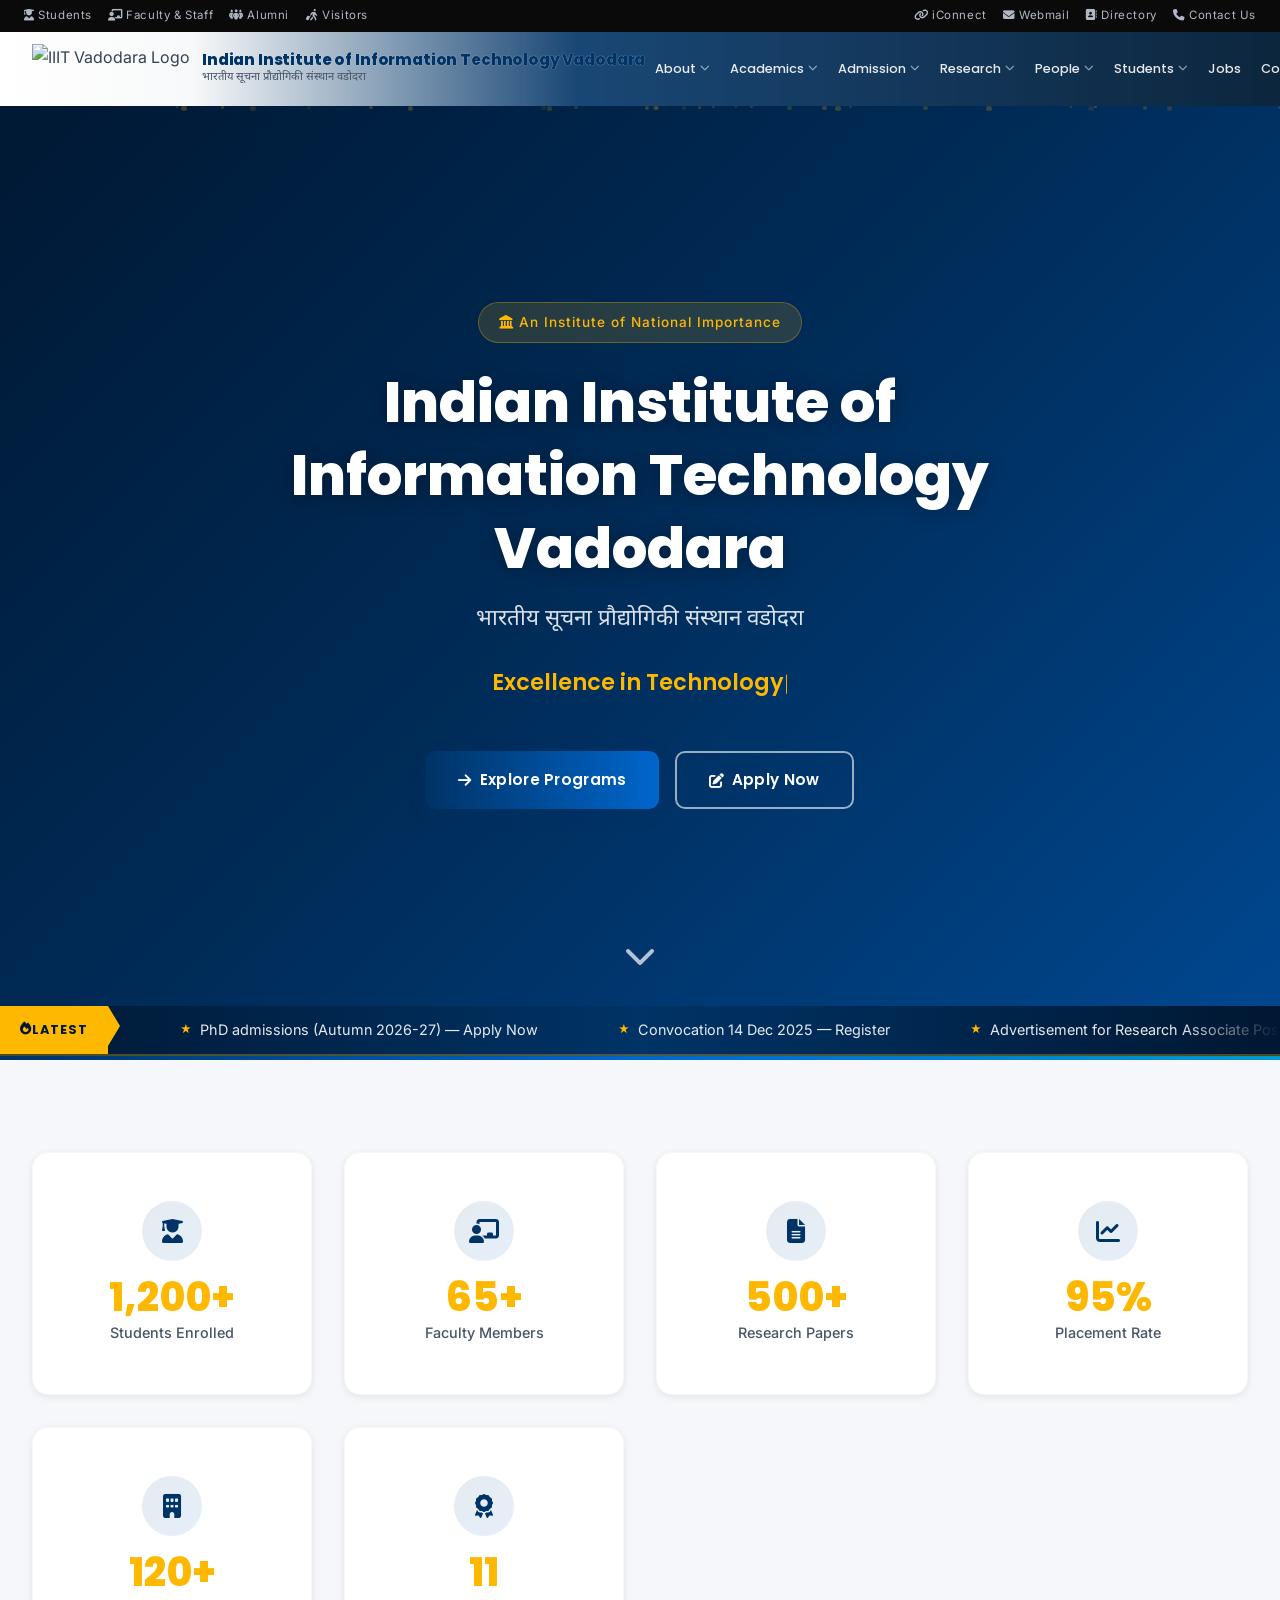
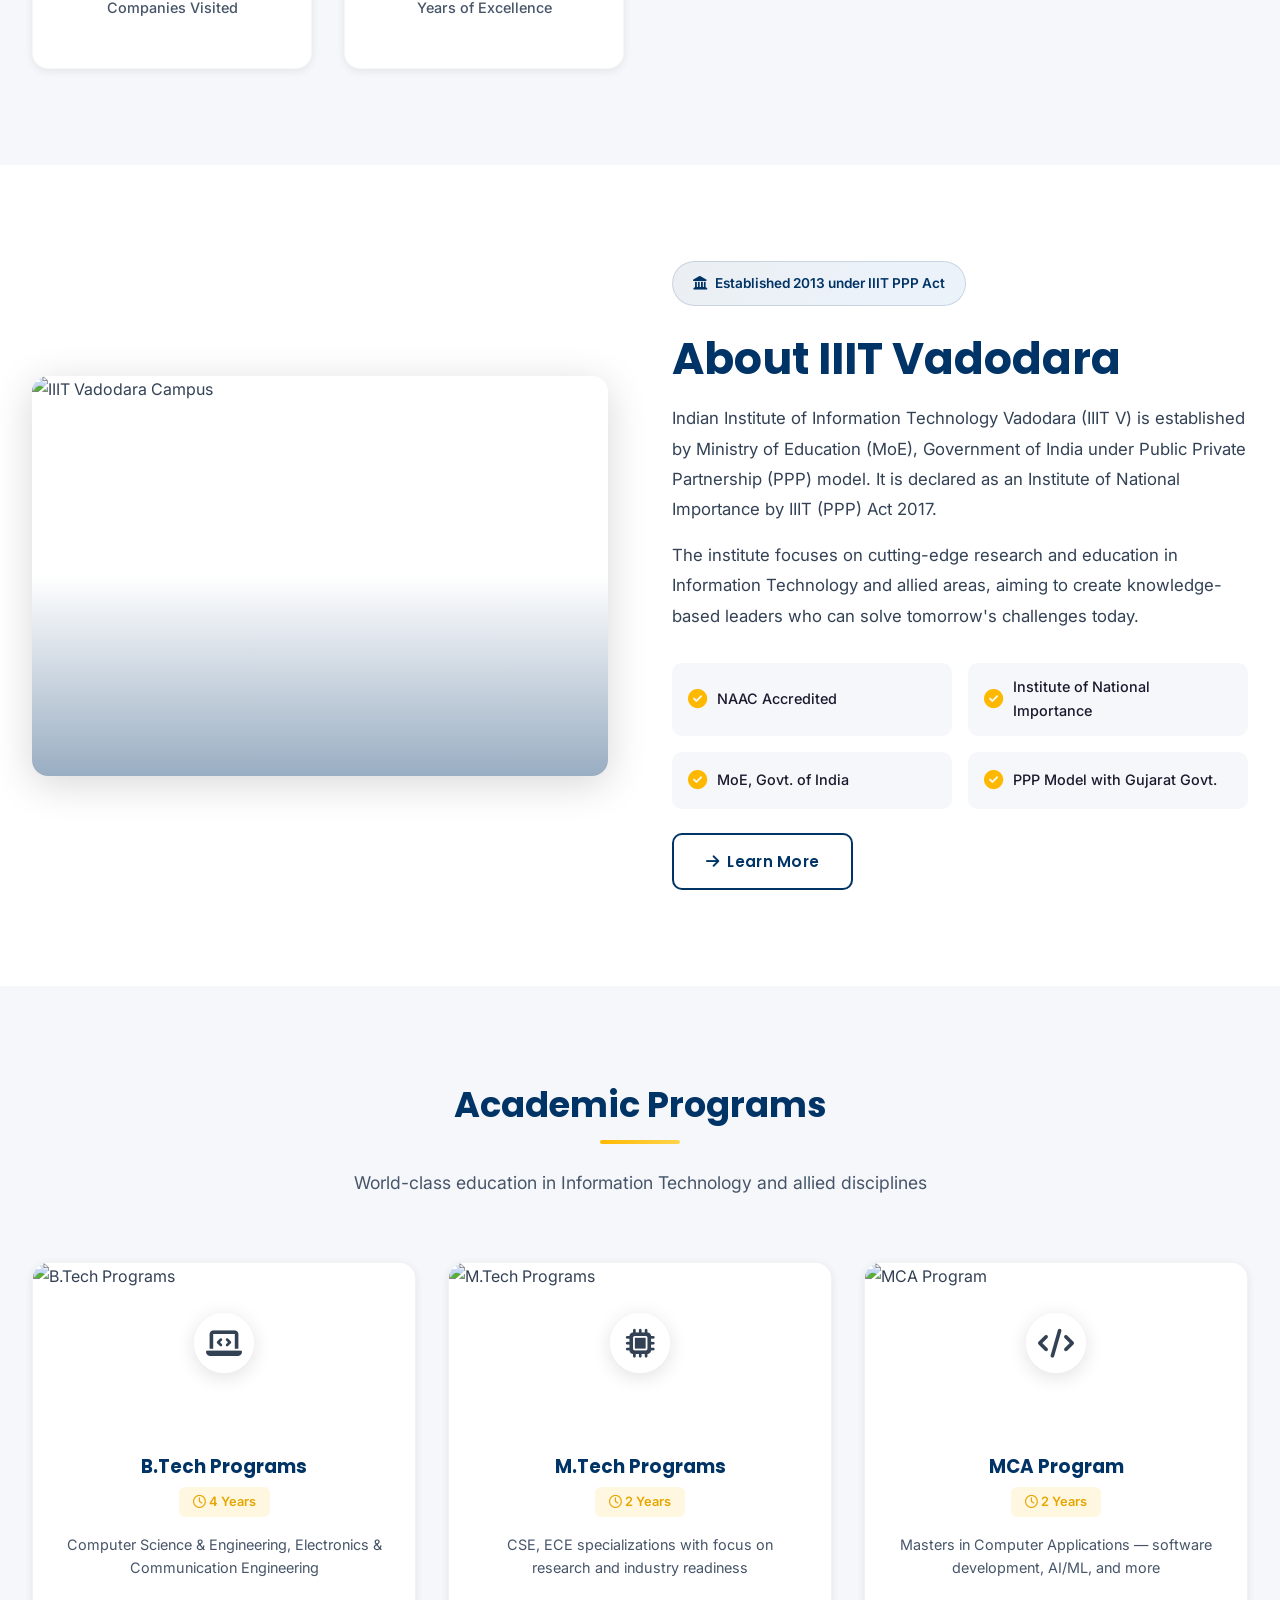
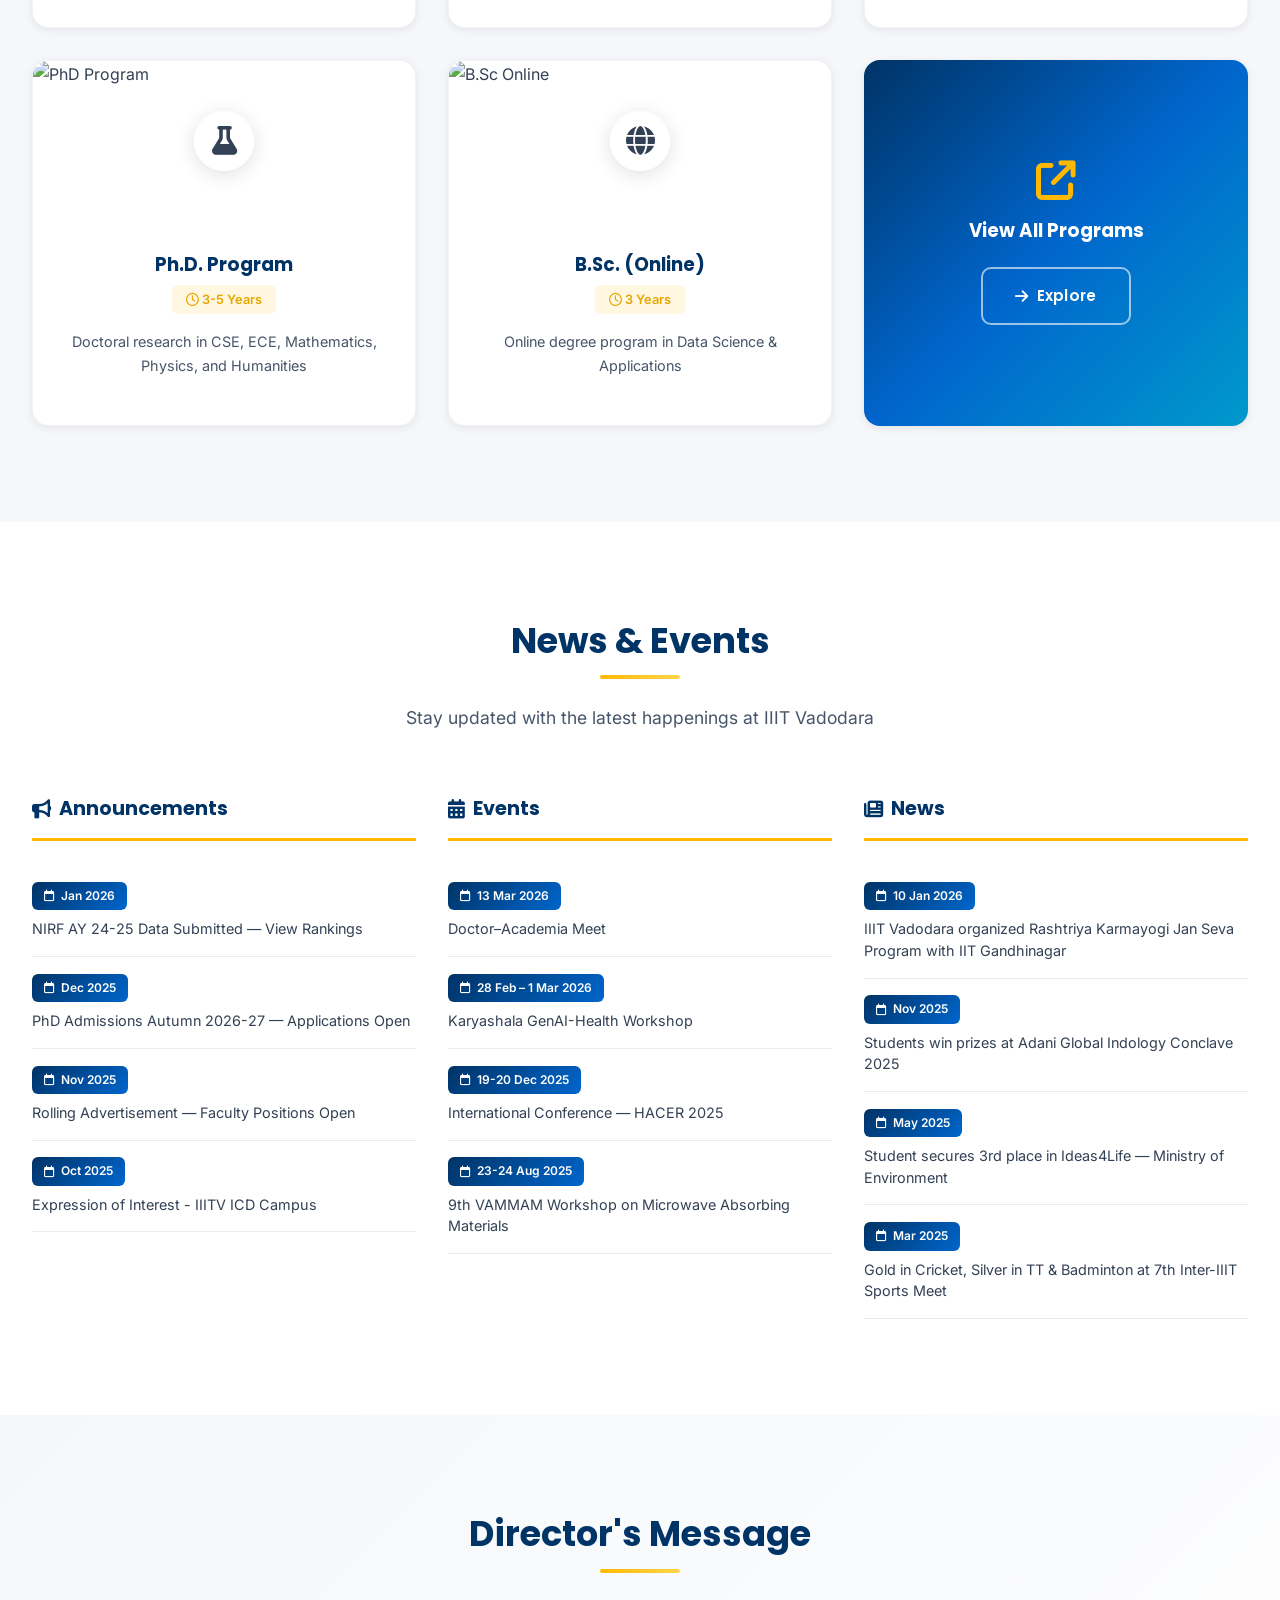
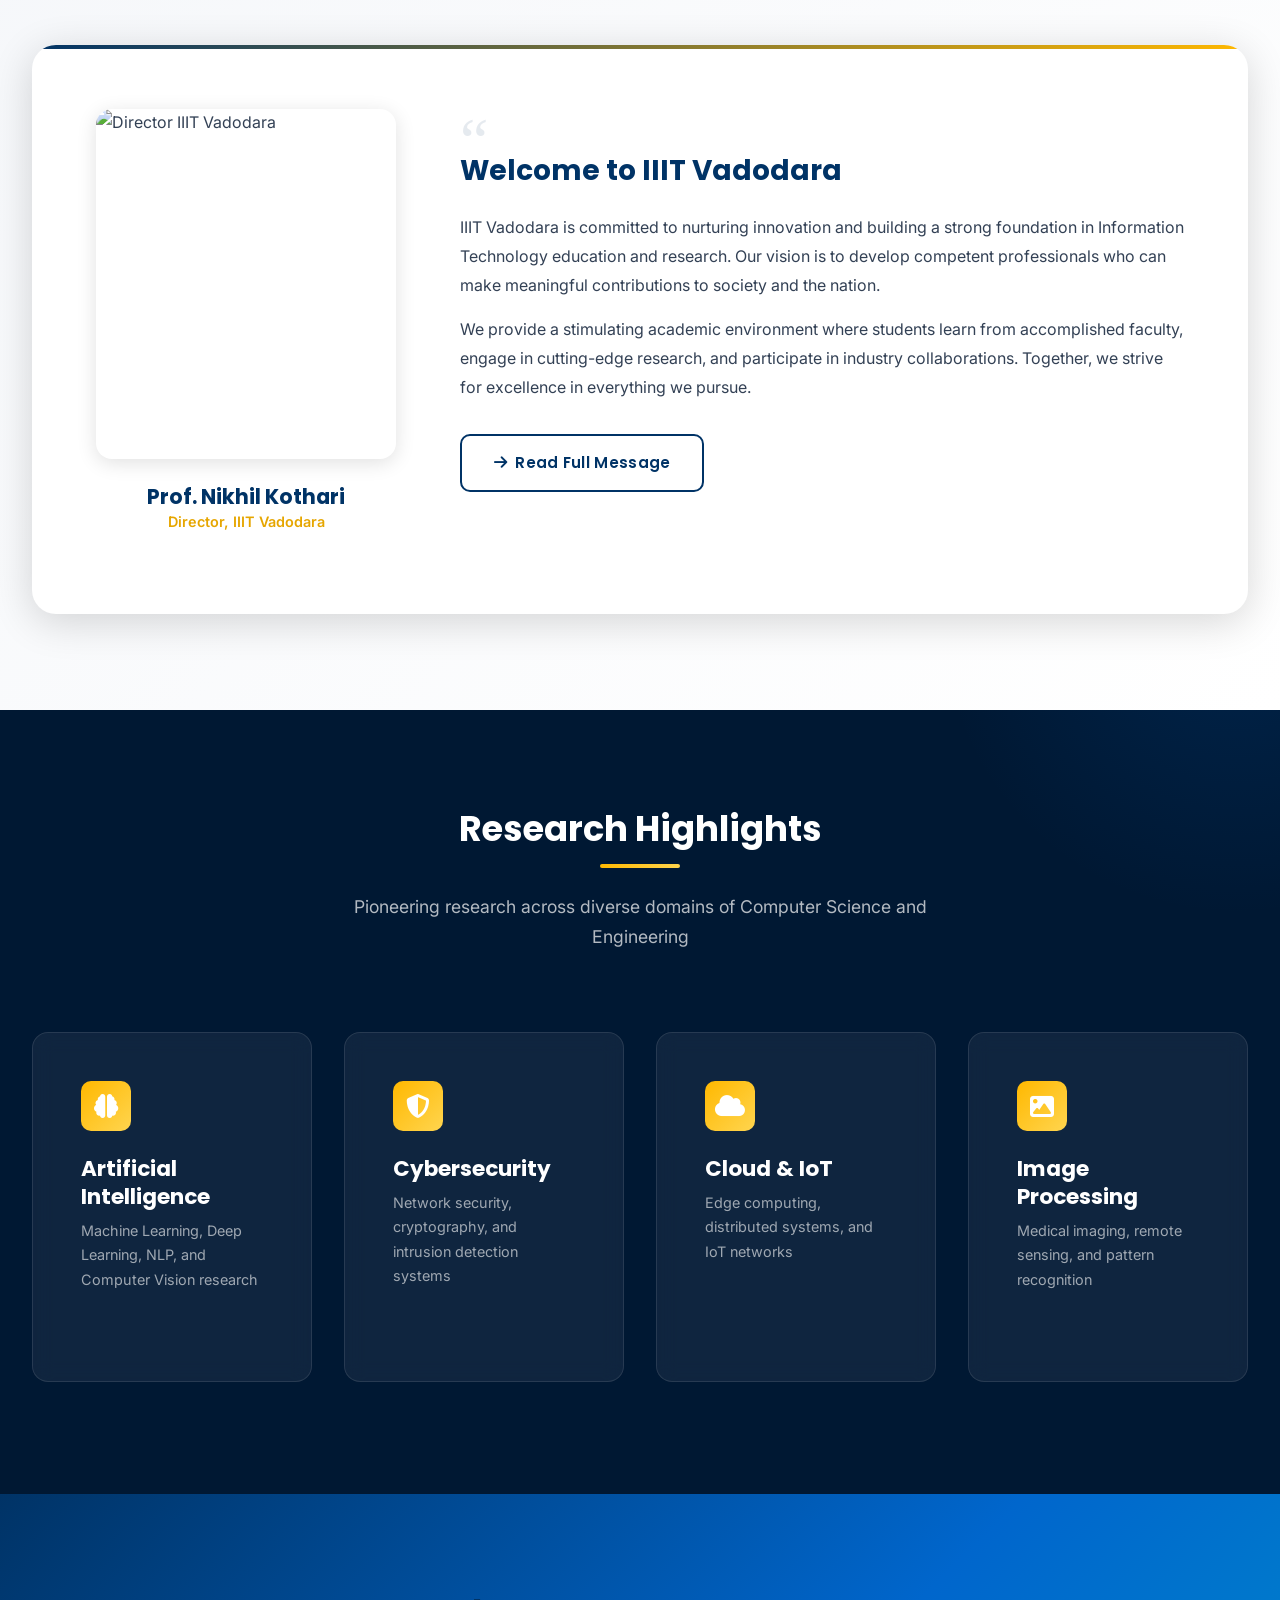
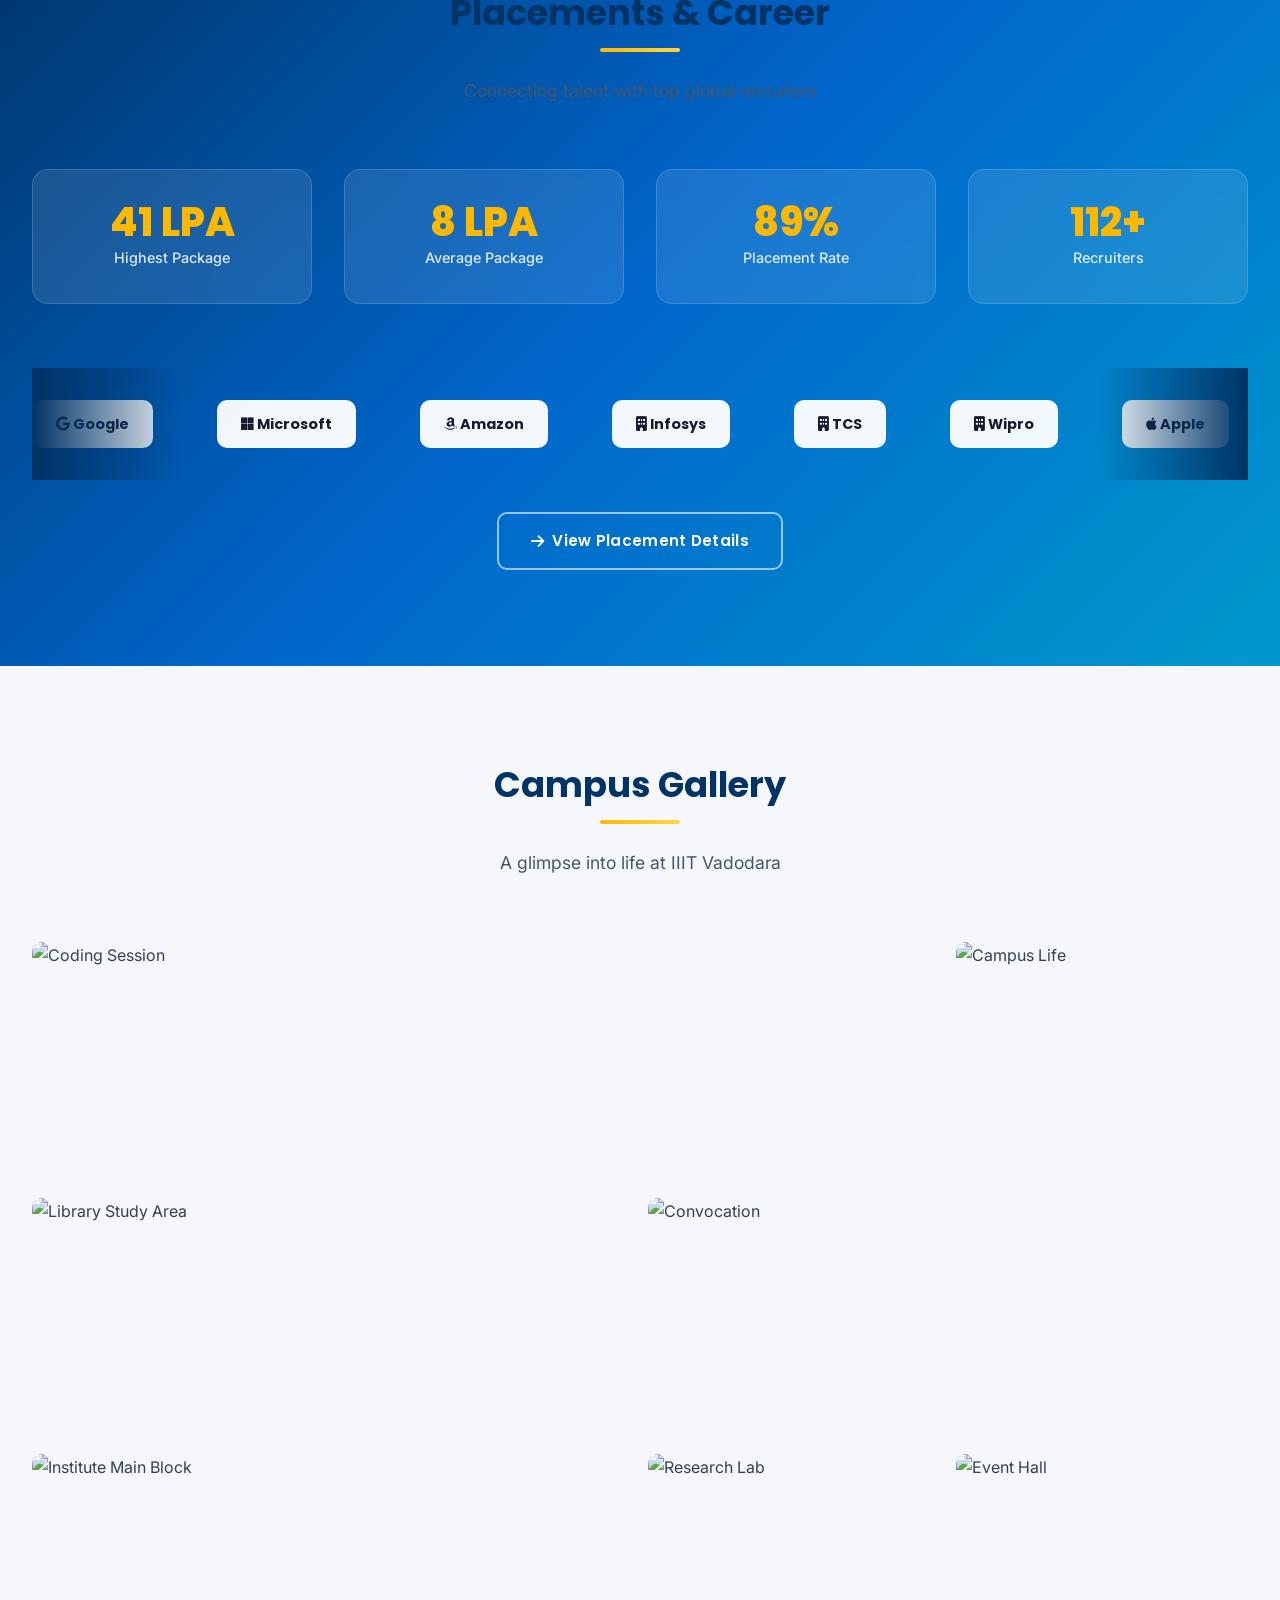
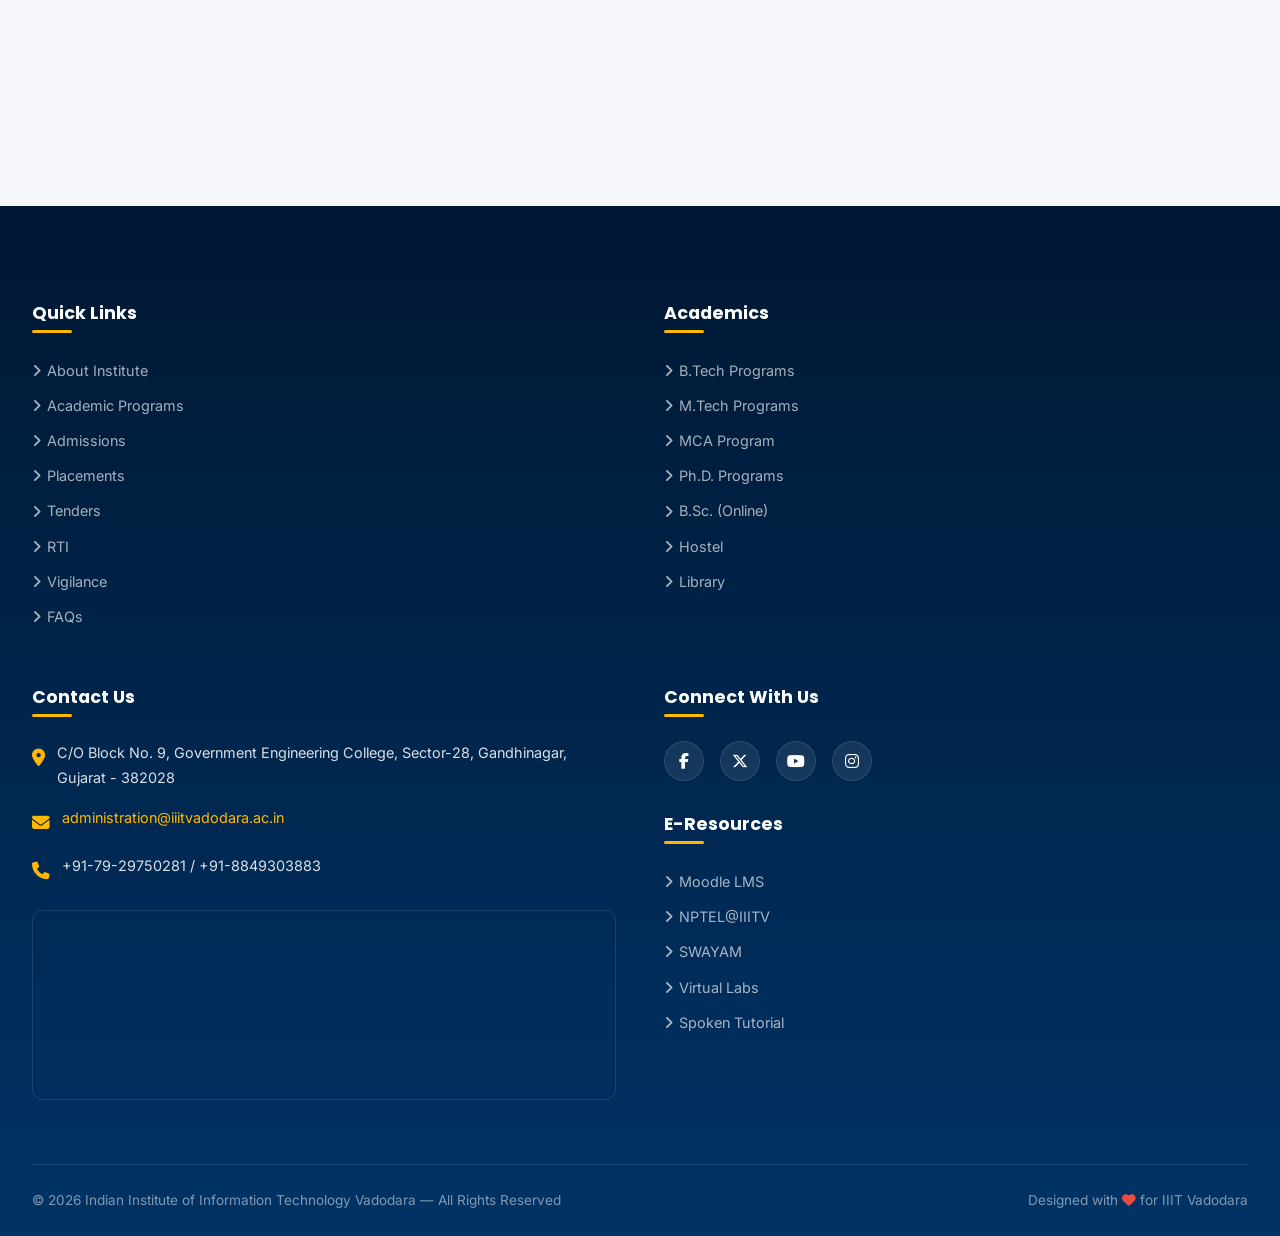
==== commit 5c9d6dfb: "feat: implement responsive navigation system with search functionality and global design styles" ====
--- a/index.html
+++ b/index.html
@@ -130,6 +130,13 @@
                 </li>
                 <li class="nav-item"><a href="jobs.html" class="nav-link">Jobs</a></li>
                 <li class="nav-item"><a href="contact.html" class="nav-link">Contact</a></li>
+                <li class="nav-item nav-search">
+                    <a href="#" class="nav-link" id="searchBtn"><i class="fa-solid fa-magnifying-glass"></i></a>
+                    <div class="search-box" id="searchBox">
+                        <input type="text" placeholder="Search IIITV...">
+                        <button type="submit"><i class="fa-solid fa-arrow-right"></i></button>
+                    </div>
+                </li>
             </ul>
 
             <div class="nav-toggle" id="navToggle">
@@ -558,26 +565,35 @@
                 <h2>Campus Gallery</h2>
                 <p>A glimpse into life at IIIT Vadodara</p>
             </div>
-            <div class="gallery-grid scroll-reveal">
+            <div class="gallery-grid scroll-reveal" style="grid-template-rows: repeat(3, 240px); grid-template-columns: repeat(4, 1fr);">
+                <!-- Dynamic grid with masonry spans -->
+                <div class="gallery-item" onclick="openLightbox(this)" style="grid-column: span 2; grid-row: span 2;">
+                    <img src="https://images.unsplash.com/photo-1562774053-701939374585?w=1200&q=80" alt="Institute Main Block" loading="lazy">
+                    <div class="gallery-overlay"><p><i class="fa-solid fa-expand"></i> Main Academic Block (GEC Gandhinagar)</p></div>
+                </div>
+                <div class="gallery-item" onclick="openLightbox(this)" style="grid-column: span 2;">
+                    <img src="https://images.unsplash.com/photo-1517694712202-14dd9538aa97?w=1000&q=80" alt="Coding Session" loading="lazy">
+                    <div class="gallery-overlay"><p><i class="fa-solid fa-expand"></i> Advanced Programming Lab</p></div>
+                </div>
                 <div class="gallery-item" onclick="openLightbox(this)">
-                    <img src="https://images.unsplash.com/photo-1562774053-701939374585?w=800&q=80" alt="Campus Building" loading="lazy">
-                    <div class="gallery-overlay"><p><i class="fa-solid fa-expand"></i> Campus Main Building</p></div>
+                    <img src="https://images.unsplash.com/photo-1523050854058-8df90110c476?w=600&q=75" alt="Campus Life" loading="lazy">
+                    <div class="gallery-overlay"><p><i class="fa-solid fa-expand"></i> Innovation & Startup Cell</p></div>
                 </div>
                 <div class="gallery-item" onclick="openLightbox(this)">
-                    <img src="https://images.unsplash.com/photo-1523050854058-8df90110c476?w=500&q=75" alt="Computer Lab" loading="lazy">
-                    <div class="gallery-overlay"><p><i class="fa-solid fa-expand"></i> Computer Labs</p></div>
+                    <img src="https://images.unsplash.com/photo-1541339907198-e08756dedf3f?w=600&q=75" alt="Convocation" loading="lazy">
+                    <div class="gallery-overlay"><p><i class="fa-solid fa-expand"></i> Annual Convocation Ceremony</p></div>
+                </div>
+                <div class="gallery-item" onclick="openLightbox(this)" style="grid-column: span 2;">
+                    <img src="https://images.unsplash.com/photo-1498243639351-a6c9f81f4785?w=1000&q=80" alt="Library Study Area" loading="lazy">
+                    <div class="gallery-overlay"><p><i class="fa-solid fa-expand"></i> Central Library Study Hall</p></div>
                 </div>
                 <div class="gallery-item" onclick="openLightbox(this)">
-                    <img src="https://images.unsplash.com/photo-1541339907198-e08756dedf3f?w=500&q=75" alt="Students Convocation" loading="lazy">
-                    <div class="gallery-overlay"><p><i class="fa-solid fa-expand"></i> Convocation Ceremony</p></div>
+                    <img src="https://images.unsplash.com/photo-1606761568499-6d2451b23c66?w=600&q=75" alt="Research Lab" loading="lazy">
+                    <div class="gallery-overlay"><p><i class="fa-solid fa-expand"></i> Research Center for AI/ML</p></div>
                 </div>
                 <div class="gallery-item" onclick="openLightbox(this)">
-                    <img src="https://images.unsplash.com/photo-1606761568499-6d2451b23c66?w=500&q=75" alt="Campus Library" loading="lazy">
-                    <div class="gallery-overlay"><p><i class="fa-solid fa-expand"></i> Library</p></div>
-                </div>
-                <div class="gallery-item" onclick="openLightbox(this)">
-                    <img src="https://images.unsplash.com/photo-1517694712202-14dd9538aa97?w=500&q=75" alt="Research Lab" loading="lazy">
-                    <div class="gallery-overlay"><p><i class="fa-solid fa-expand"></i> Research Laboratories</p></div>
+                    <img src="https://images.unsplash.com/photo-1524486361537-8ad15938e1a3?w=600&q=75" alt="Event Hall" loading="lazy">
+                    <div class="gallery-overlay"><p><i class="fa-solid fa-expand"></i> Cultural Events & Festivals</p></div>
                 </div>
             </div>
         </div>
--- a/css/style.css
+++ b/css/style.css
@@ -97,6 +97,58 @@
     margin: 0;
     padding: 0;
     box-sizing: border-box;
+}
+
+/* === UTILITIES & CONTAINERS === */
+.container {
+    max-width: var(--container-max);
+    margin: 0 auto;
+    padding: 0 var(--space-xl);
+}
+
+.glass {
+    background: rgba(255, 255, 255, 0.7);
+    backdrop-filter: blur(12px);
+    -webkit-backdrop-filter: blur(12px);
+    border: 1px solid rgba(255, 255, 255, 0.3);
+    box-shadow: 0 8px 32px 0 rgba(31, 38, 135, 0.1);
+}
+
+.glass-dark {
+    background: rgba(0, 51, 102, 0.85);
+    backdrop-filter: blur(16px);
+    -webkit-backdrop-filter: blur(16px);
+    border: 1px solid rgba(255, 255, 255, 0.1);
+}
+
+.section {
+    padding: var(--space-4xl) 0;
+}
+
+.section-header {
+    text-align: center;
+    max-width: 800px;
+    margin: 0 auto var(--space-3xl);
+}
+
+.section-header h2 {
+    font-size: 2.2rem;
+    color: var(--primary);
+    margin-bottom: var(--space-sm);
+    position: relative;
+    display: inline-block;
+}
+
+.section-header h2::after {
+    content: '';
+    position: absolute;
+    bottom: -10px;
+    left: 50%;
+    transform: translateX(-50%);
+    width: 60px;
+    height: 4px;
+    background: var(--secondary);
+    border-radius: var(--radius-full);
 }
 
 html {
@@ -680,8 +732,16 @@
 
 .stats-grid {
     display: grid;
-    grid-template-columns: repeat(3, 1fr);
+    grid-template-columns: repeat(auto-fit, minmax(280px, 1fr));
     gap: var(--space-xl);
+}
+
+/* Enable custom spans for more dynamic layouts */
+.grid-span-2 { grid-column: span 2; }
+.grid-row-span-2 { grid-row: span 2; }
+
+@media (max-width: 1024px) {
+    .grid-span-2 { grid-column: span 1; }
 }
 
 .stat-card {
@@ -693,6 +753,7 @@
     transition: all var(--transition-base);
     position: relative;
     overflow: hidden;
+    border: 1px solid rgba(0, 0, 0, 0.03);
 }
 
 .stat-card::before {
@@ -709,7 +770,8 @@
 
 .stat-card:hover {
     transform: translateY(-8px);
-    box-shadow: var(--shadow-lg);
+    box-shadow: var(--shadow-xl);
+    border-color: rgba(255, 184, 0, 0.3);
 }
 
 .stat-card:hover::before {
--- a/css/navbar.css
+++ b/css/navbar.css
@@ -330,8 +330,82 @@
     display: none;
 }
 
-@media (min-width: 1024px) {
-    .top-bar {
-        display: block;
+/* === Search Box === */
+.nav-search {
+    position: relative;
+    margin-left: 10px;
+}
+
+.search-box {
+    position: absolute;
+    top: 100%;
+    right: 0;
+    width: 250px;
+    background: var(--white);
+    padding: 10px;
+    border-radius: var(--radius-md);
+    box-shadow: var(--shadow-lg);
+    display: flex;
+    gap: 8px;
+    opacity: 0;
+    visibility: hidden;
+    transform: translateY(10px);
+    transition: all var(--transition-base);
+    z-index: 100;
+}
+
+.search-box.active {
+    opacity: 1;
+    visibility: visible;
+    transform: translateY(5px);
+}
+
+.search-box input {
+    flex: 1;
+    padding: 8px 12px;
+    border: 1px solid var(--light-grey);
+    border-radius: 4px;
+    font-size: 0.85rem;
+    outline: none;
+}
+
+.search-box input:focus {
+    border-color: var(--primary);
+}
+
+.search-box button {
+    background: var(--primary);
+    color: var(--white);
+    border: none;
+    padding: 8px 12px;
+    border-radius: 4px;
+    cursor: pointer;
+    transition: background 0.2s;
+}
+
+.search-box button:hover {
+    background: var(--primary-light);
+}
+
+@media (max-width: 1024px) {
+    .nav-search {
+        margin: 10px 24px;
+        order: -1;
     }
-}
+    .search-box {
+        position: relative;
+        top: 0;
+        width: 100%;
+        opacity: 1;
+        visibility: visible;
+        transform: none;
+        box-shadow: none;
+        background: rgba(255, 255, 255, 0.05);
+        color: white;
+    }
+    .search-box input {
+        background: rgba(255, 255, 255, 0.1);
+        border: none;
+        color: white;
+    }
+}
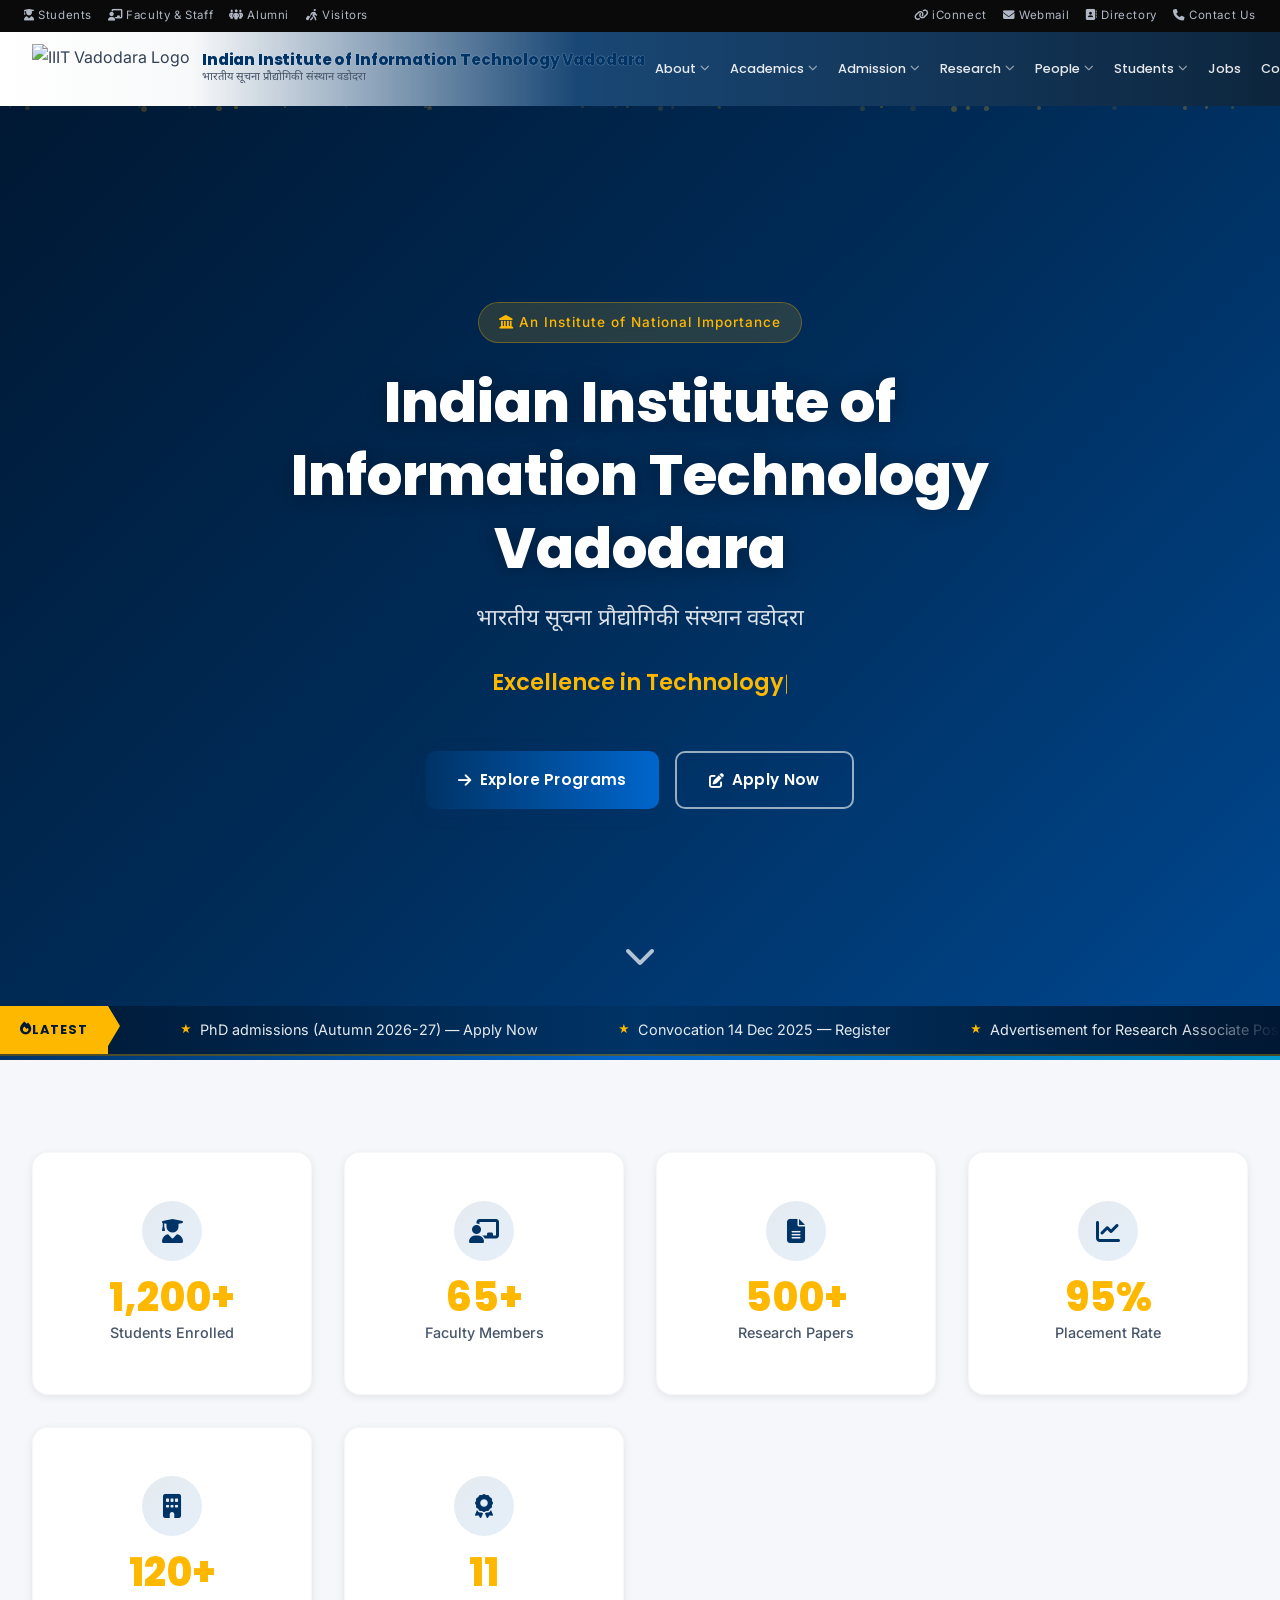
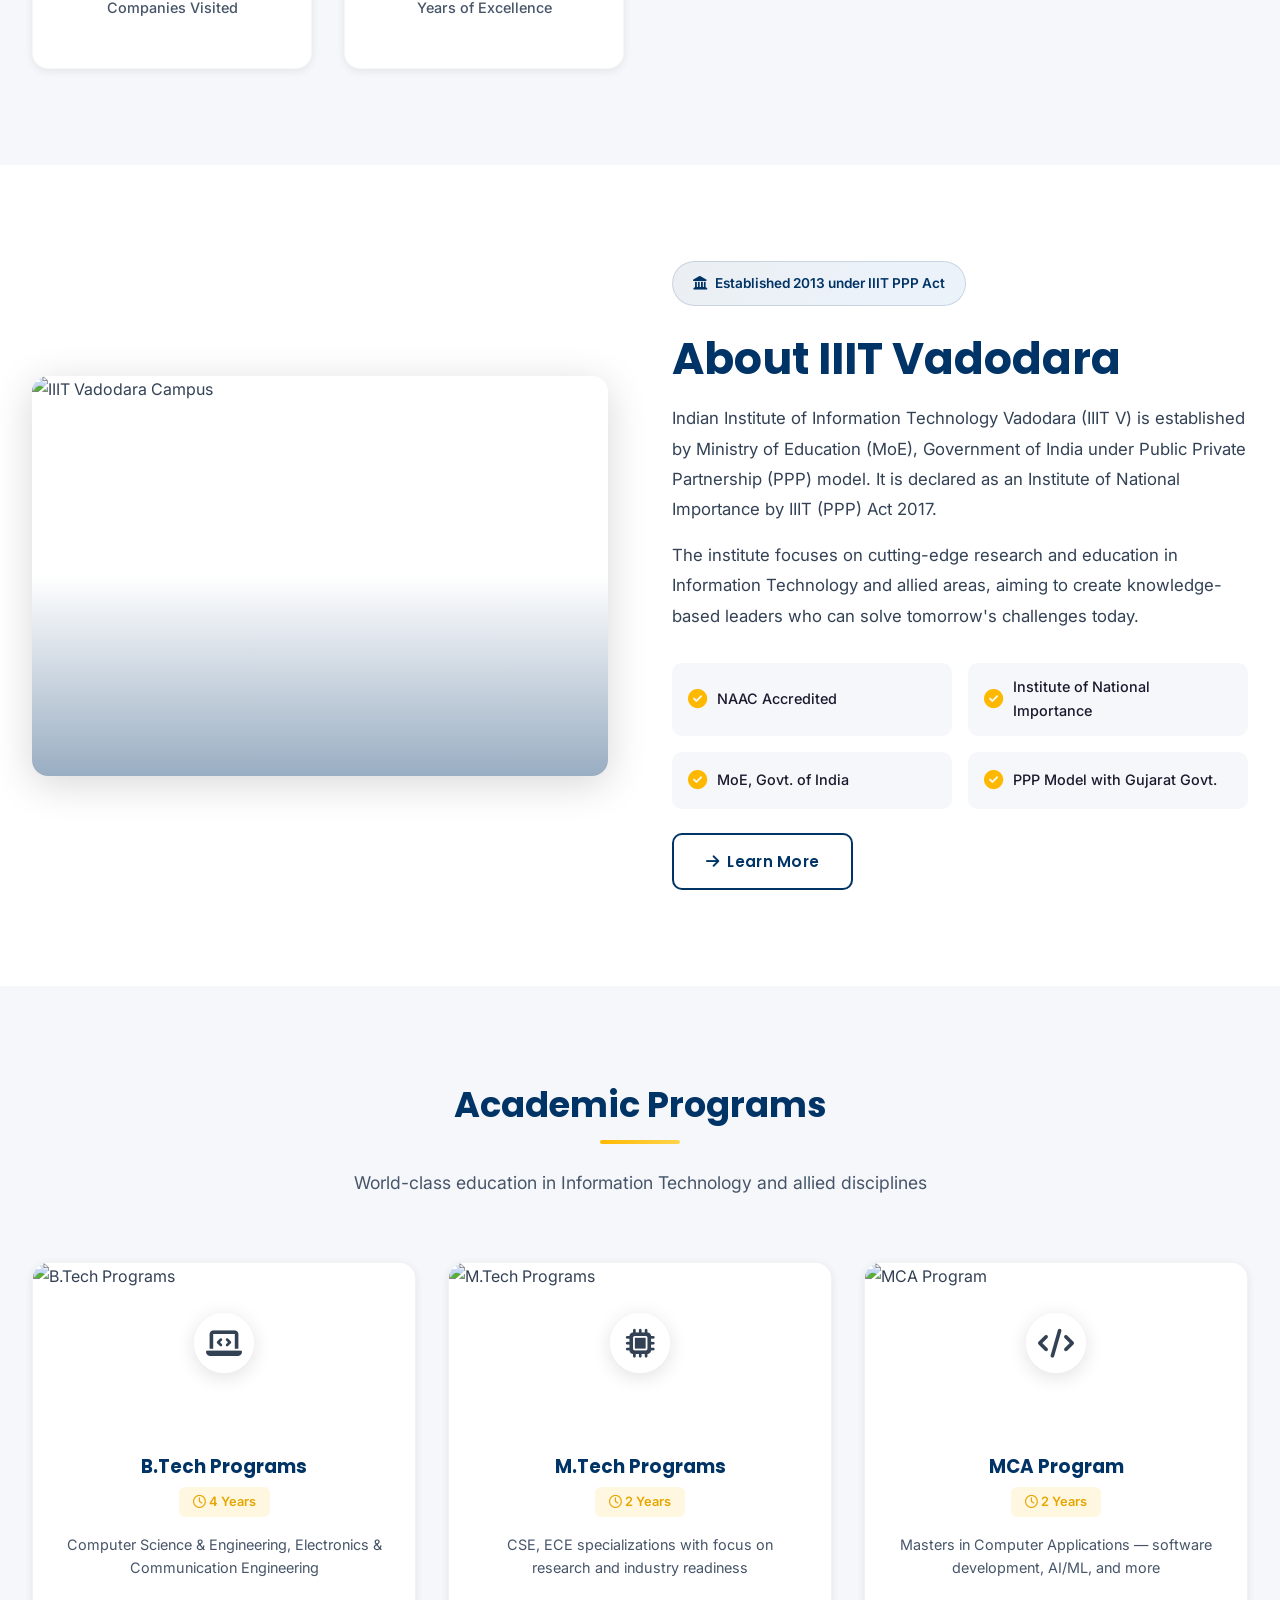
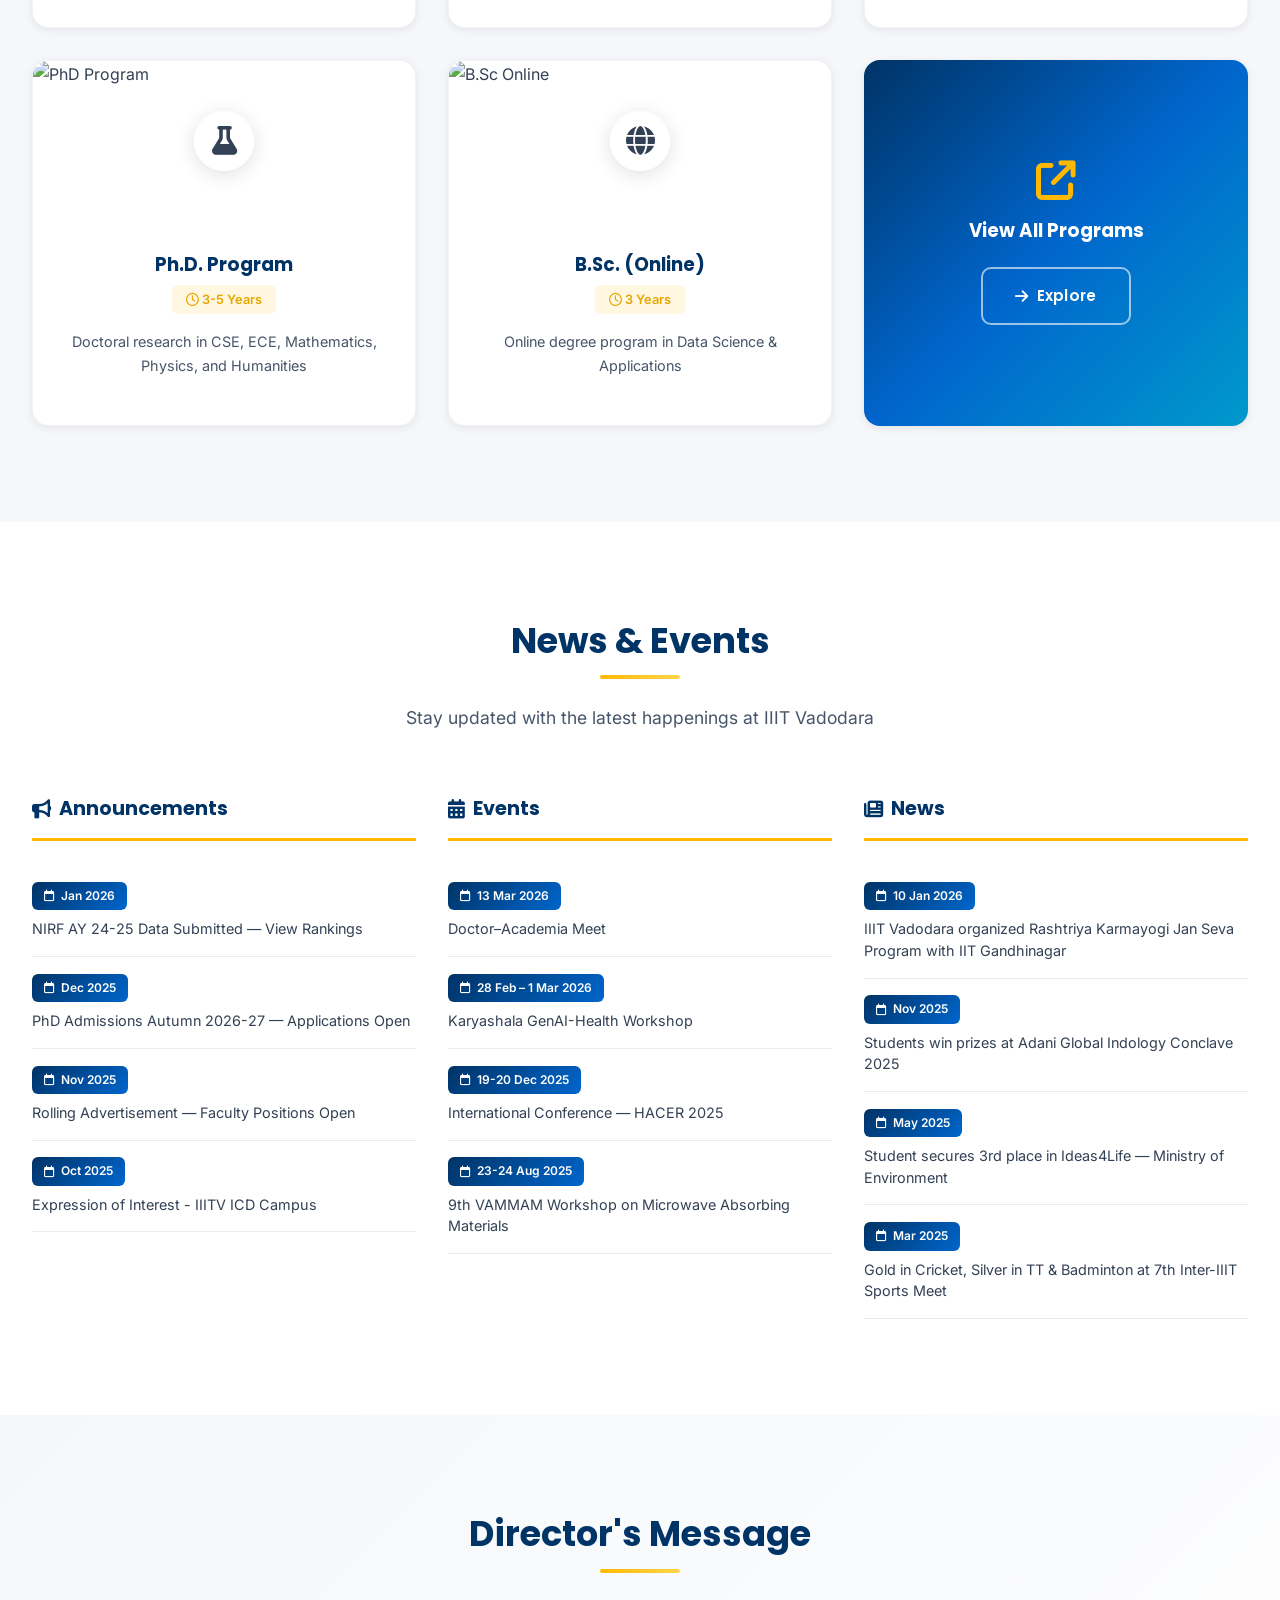
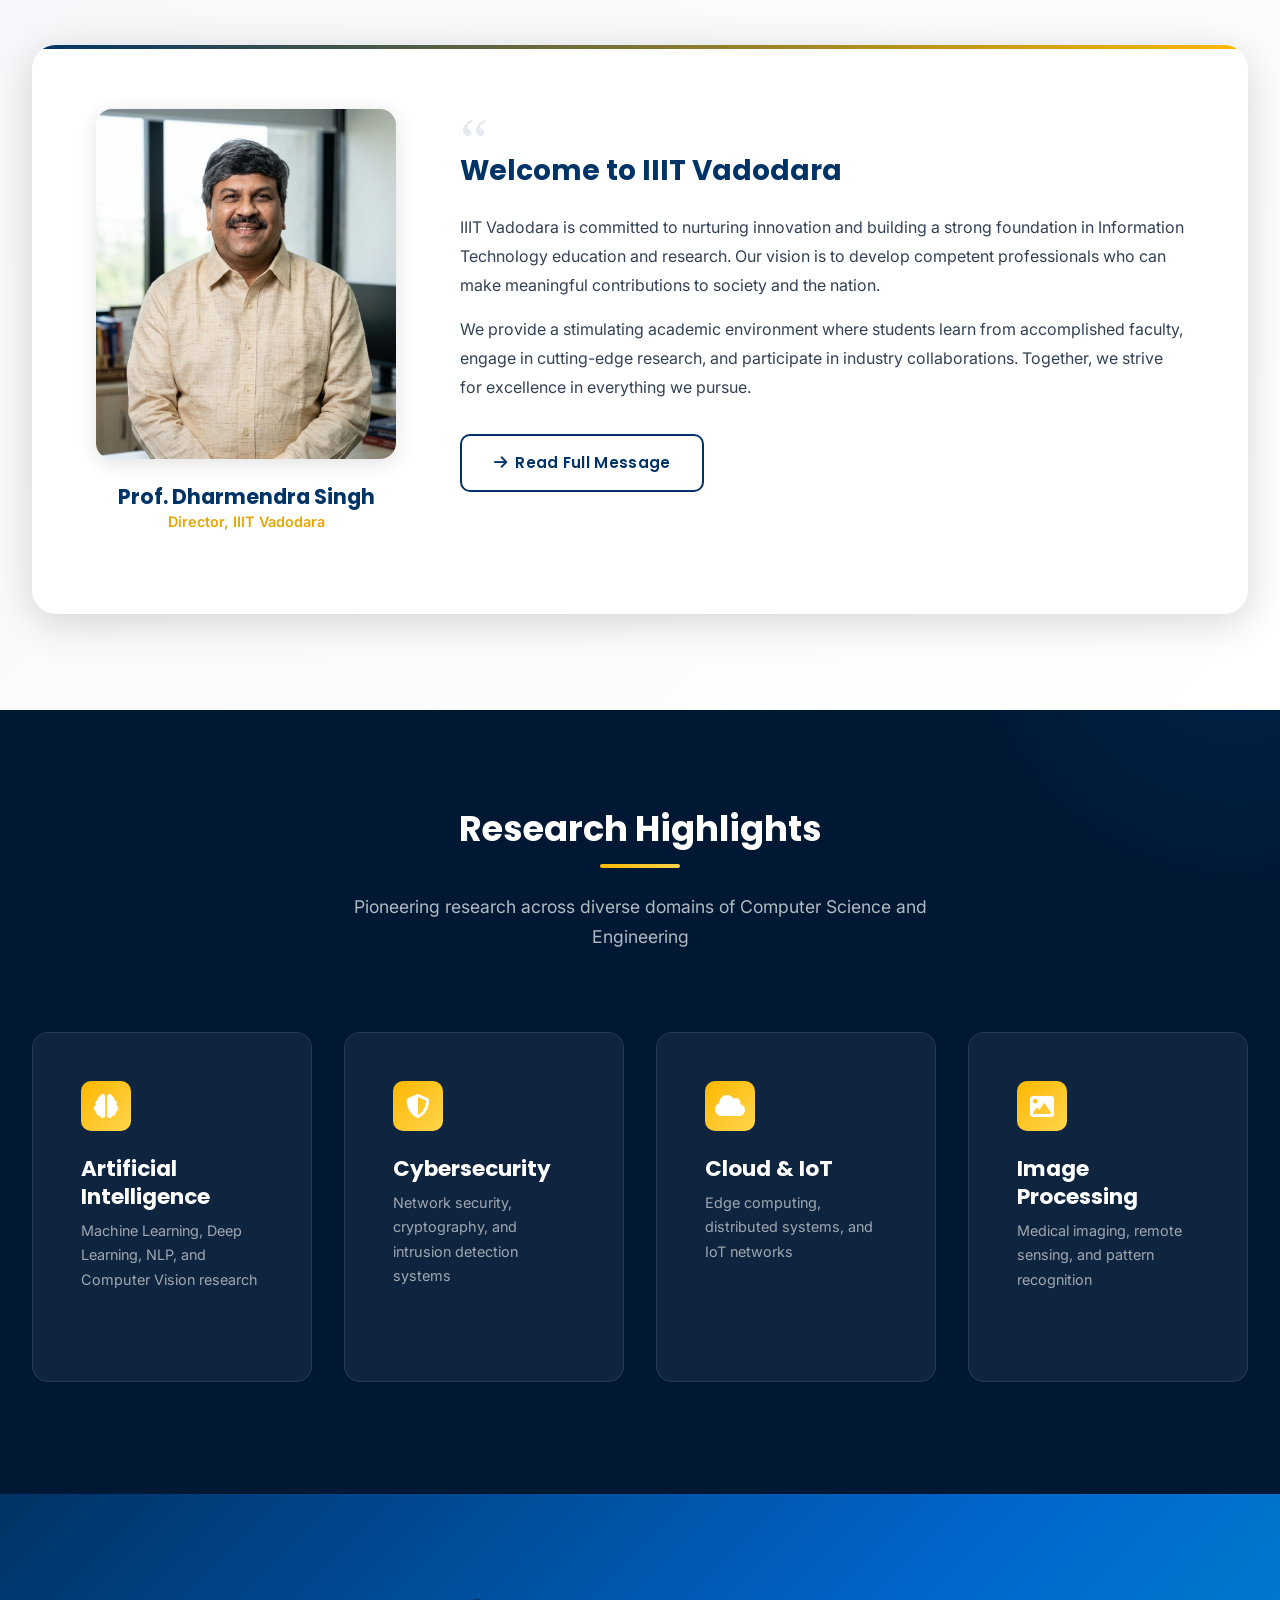
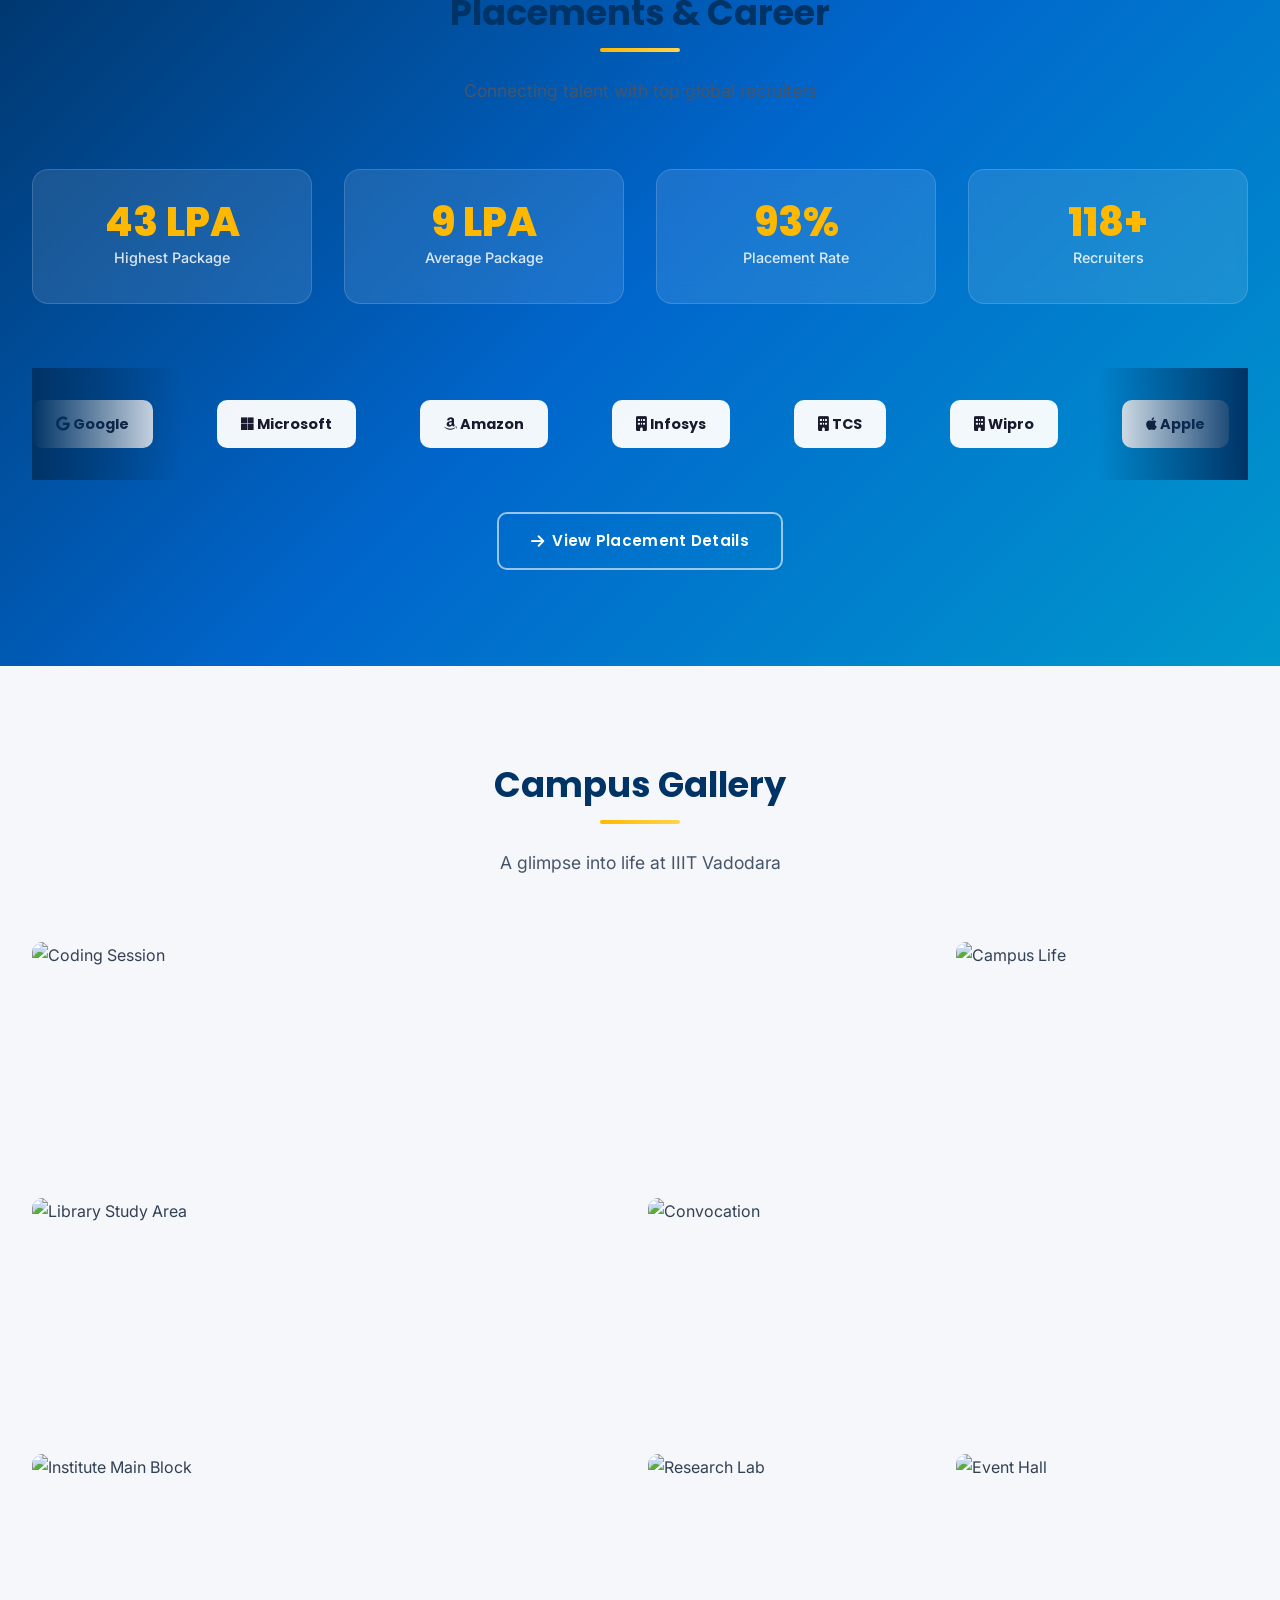
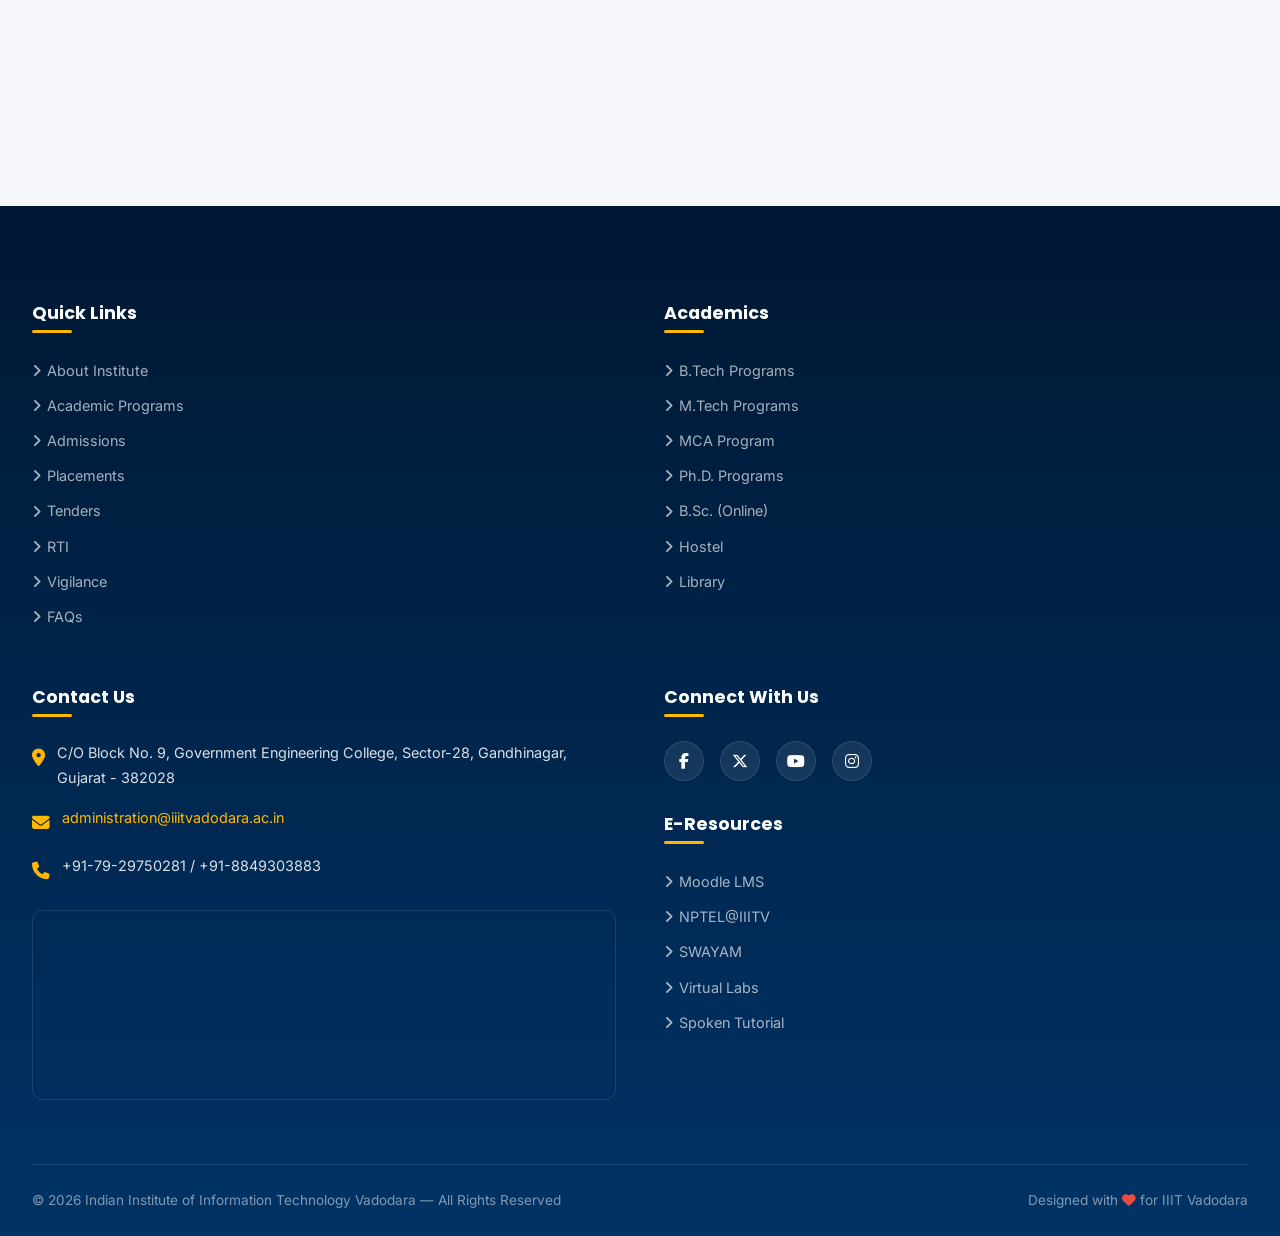
==== commit c4f5361d: "feat: update director information and profile image across index, people, and about pages" ====
--- a/index.html
+++ b/index.html
@@ -427,9 +427,9 @@
             </div>
             <div class="director-card scroll-reveal">
                 <div class="director-image">
-                    <img src="https://iiitvadodara.ac.in/assets/images/director.jpg" alt="Director IIIT Vadodara" loading="lazy">
+                    <img src="assets/images/director.png" alt="Prof. Dharmendra Singh - Director IIIT Vadodara" loading="lazy">
                     <div class="director-name">
-                        <h3>Prof. Nikhil Kothari</h3>
+                        <h3>Prof. Dharmendra Singh</h3>
                         <p>Director, IIIT Vadodara</p>
                     </div>
                 </div>
